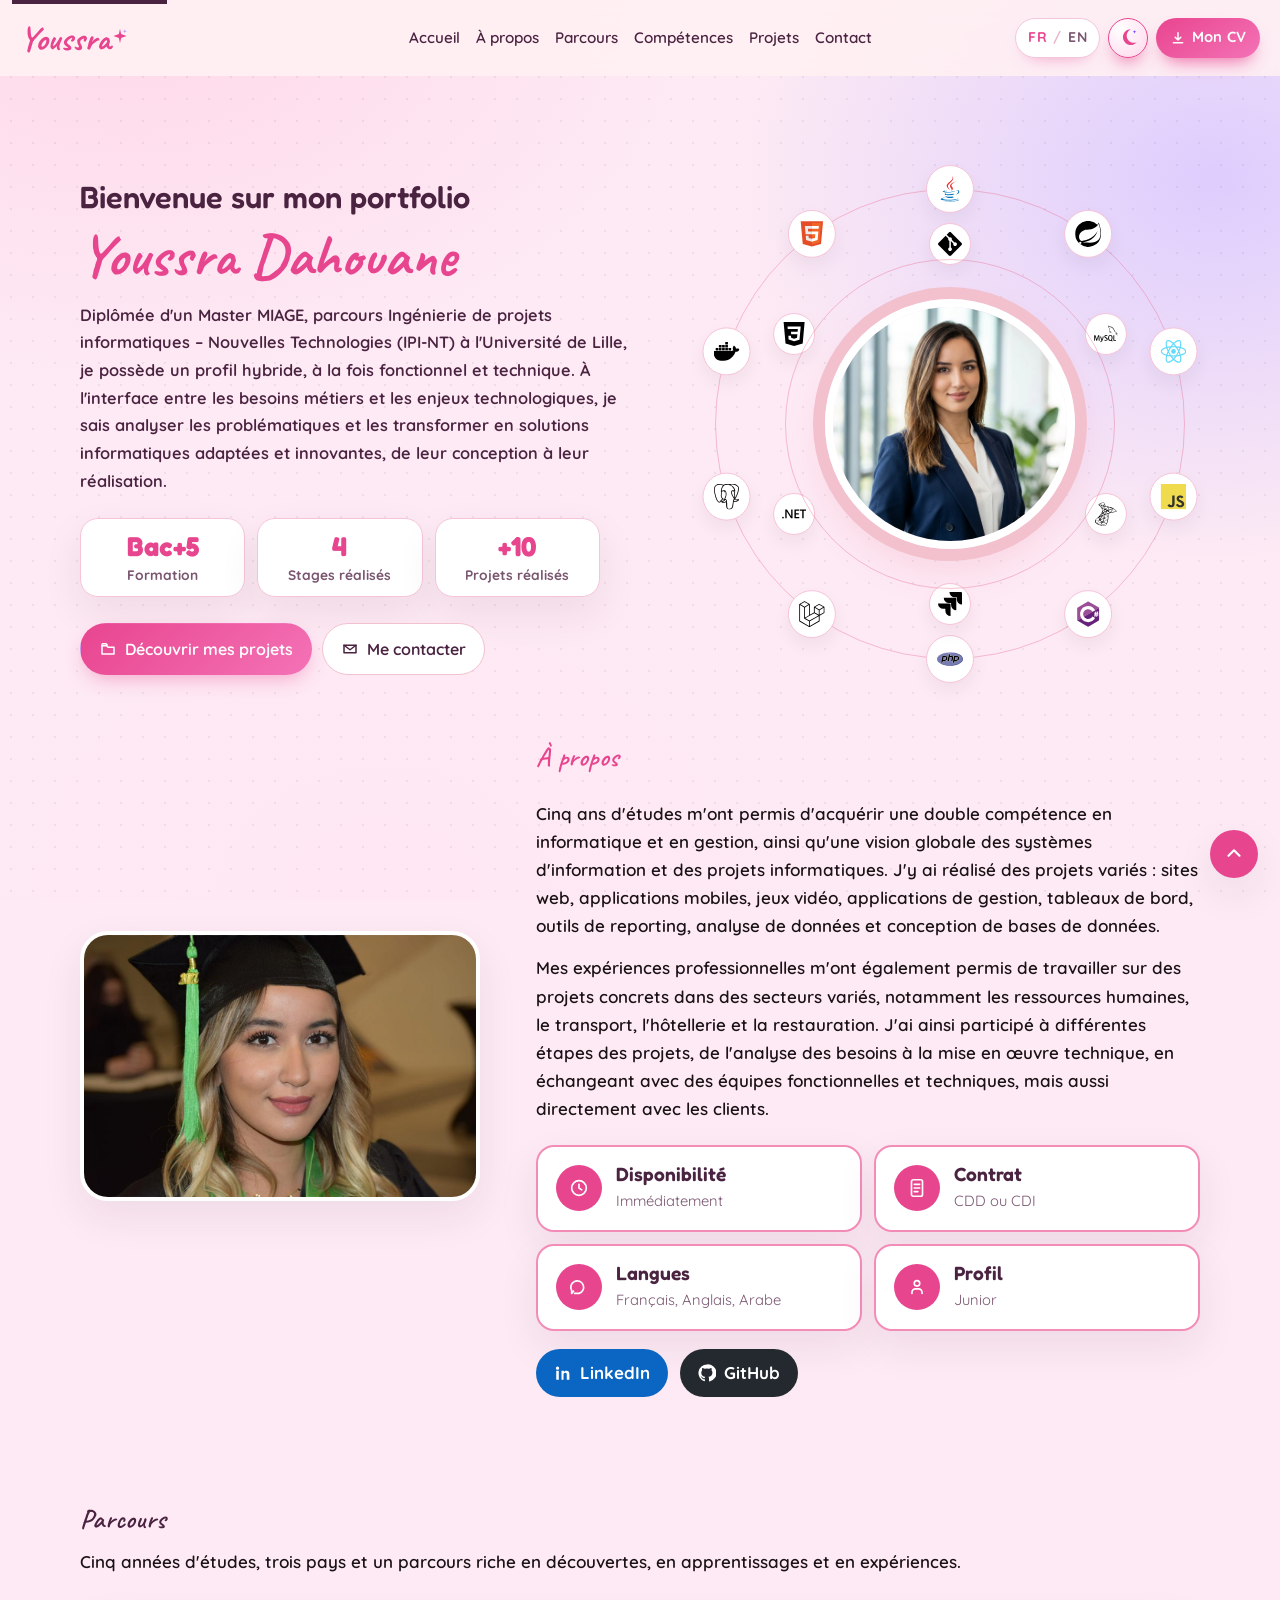
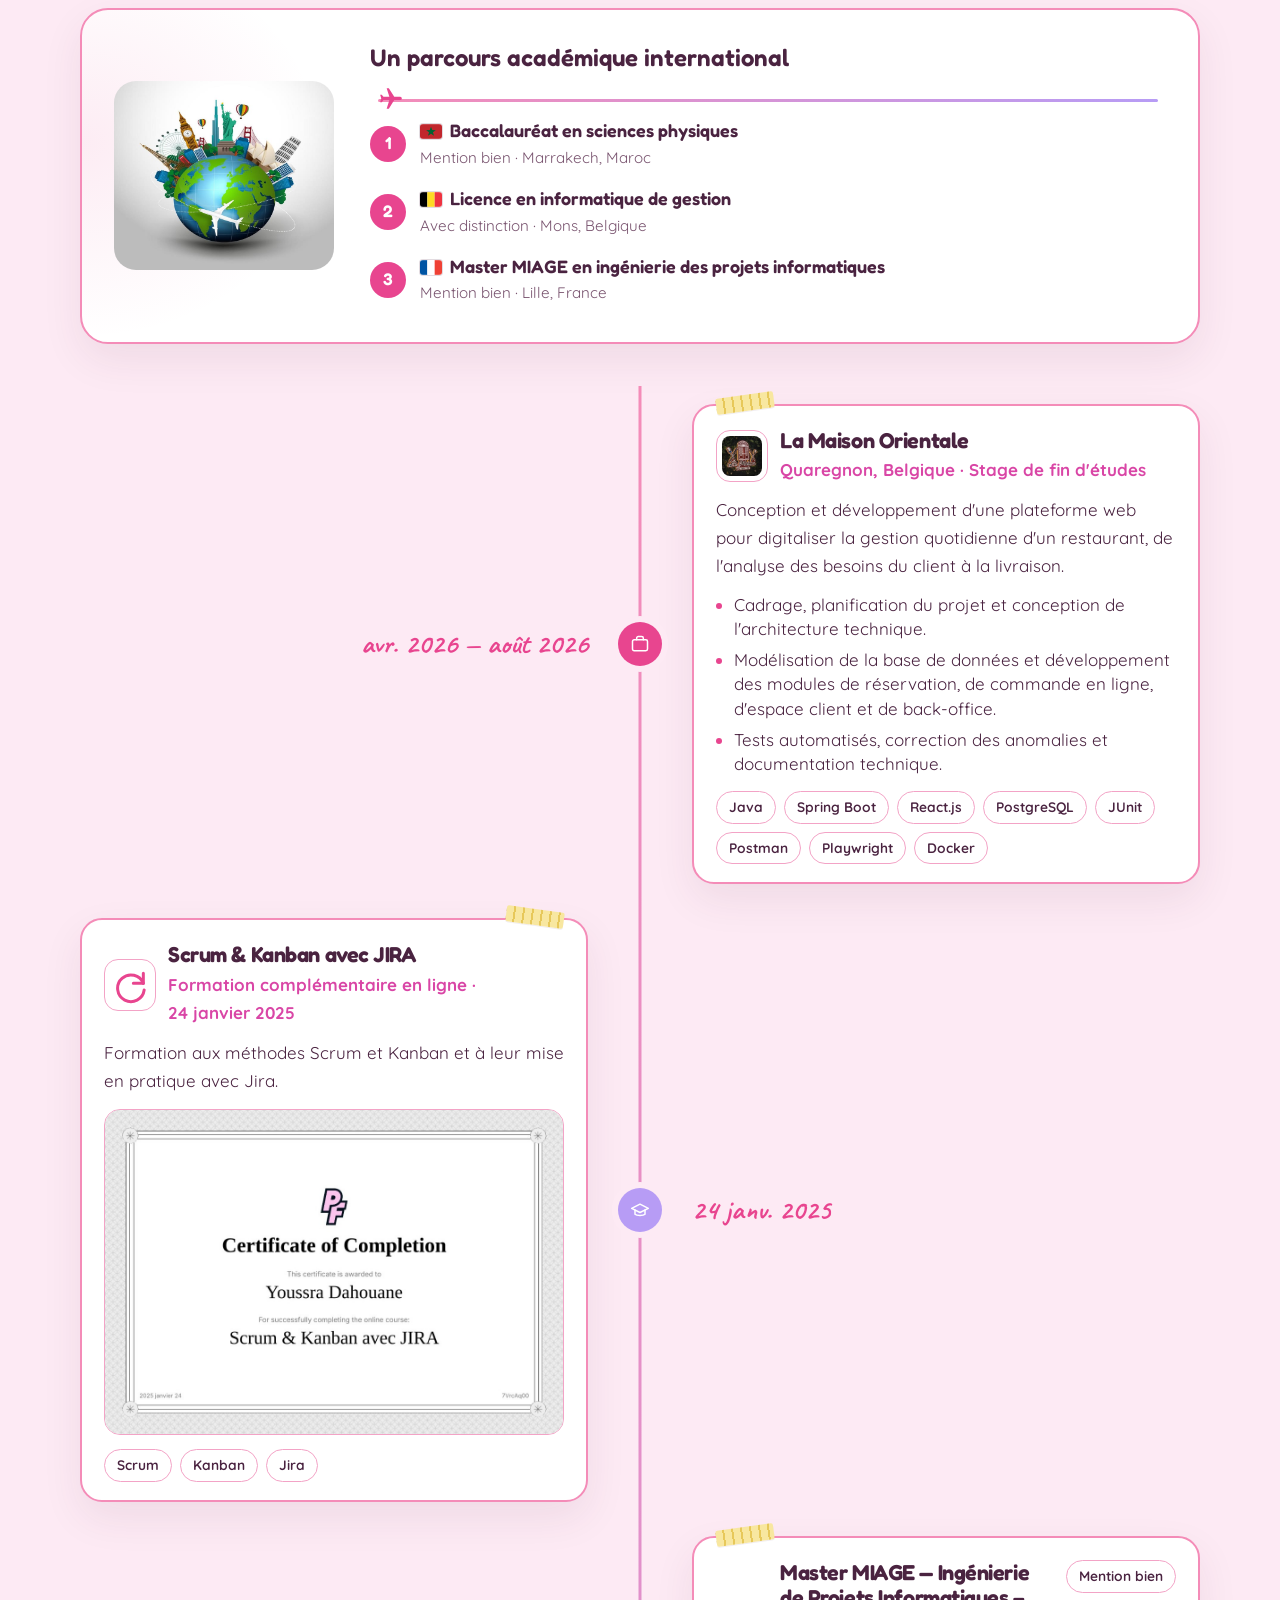
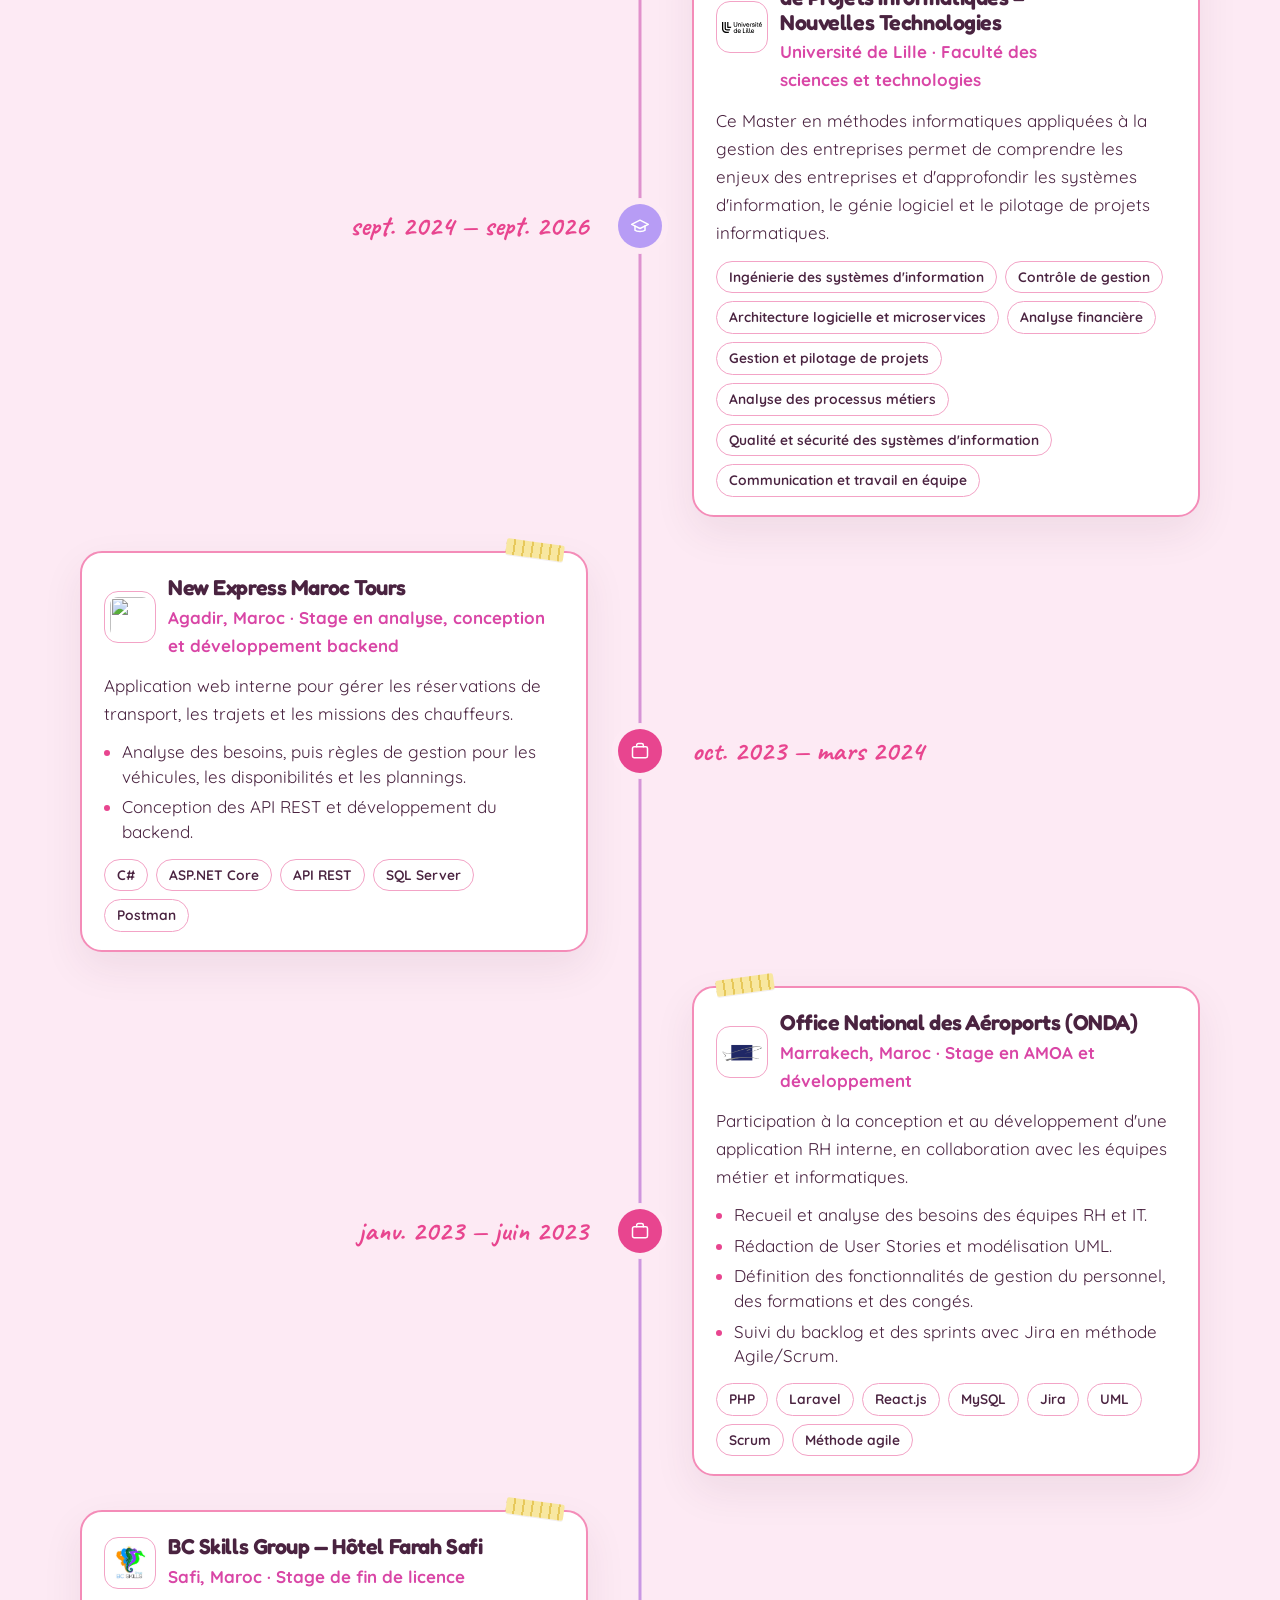
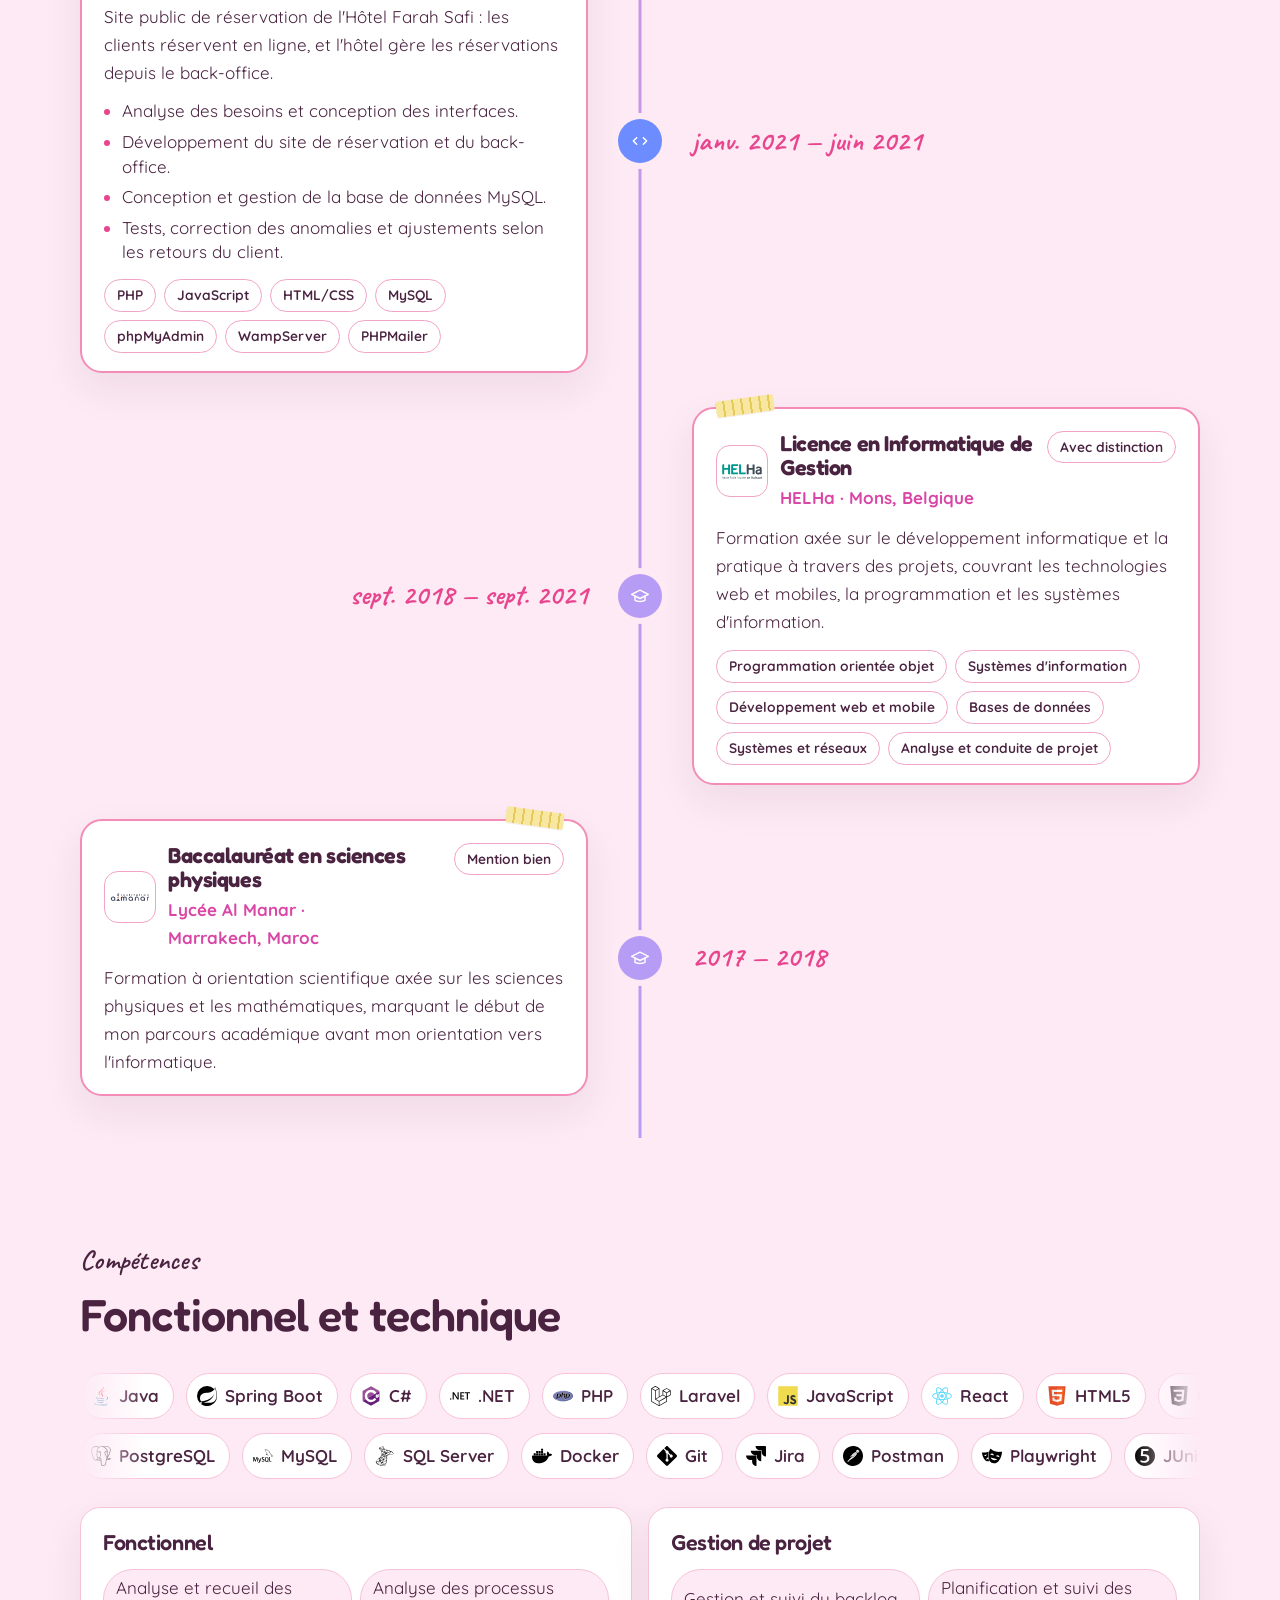
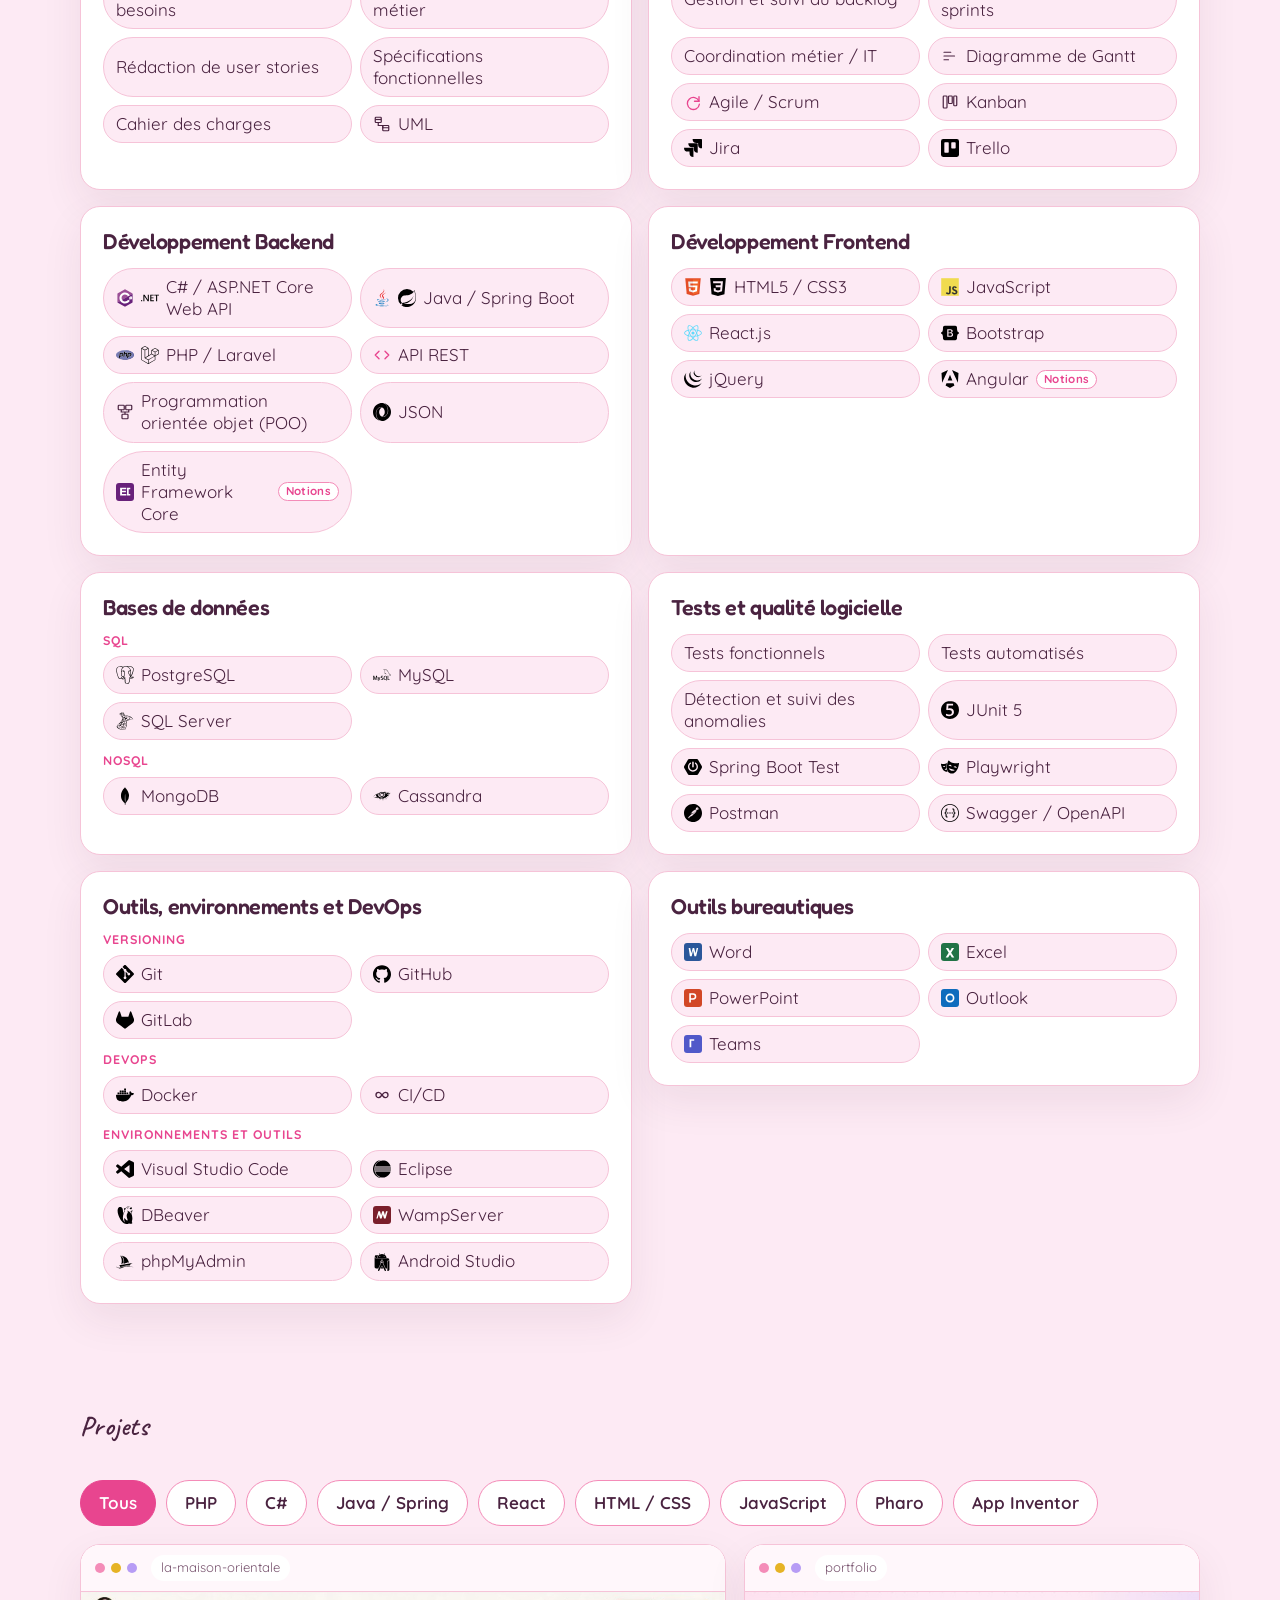
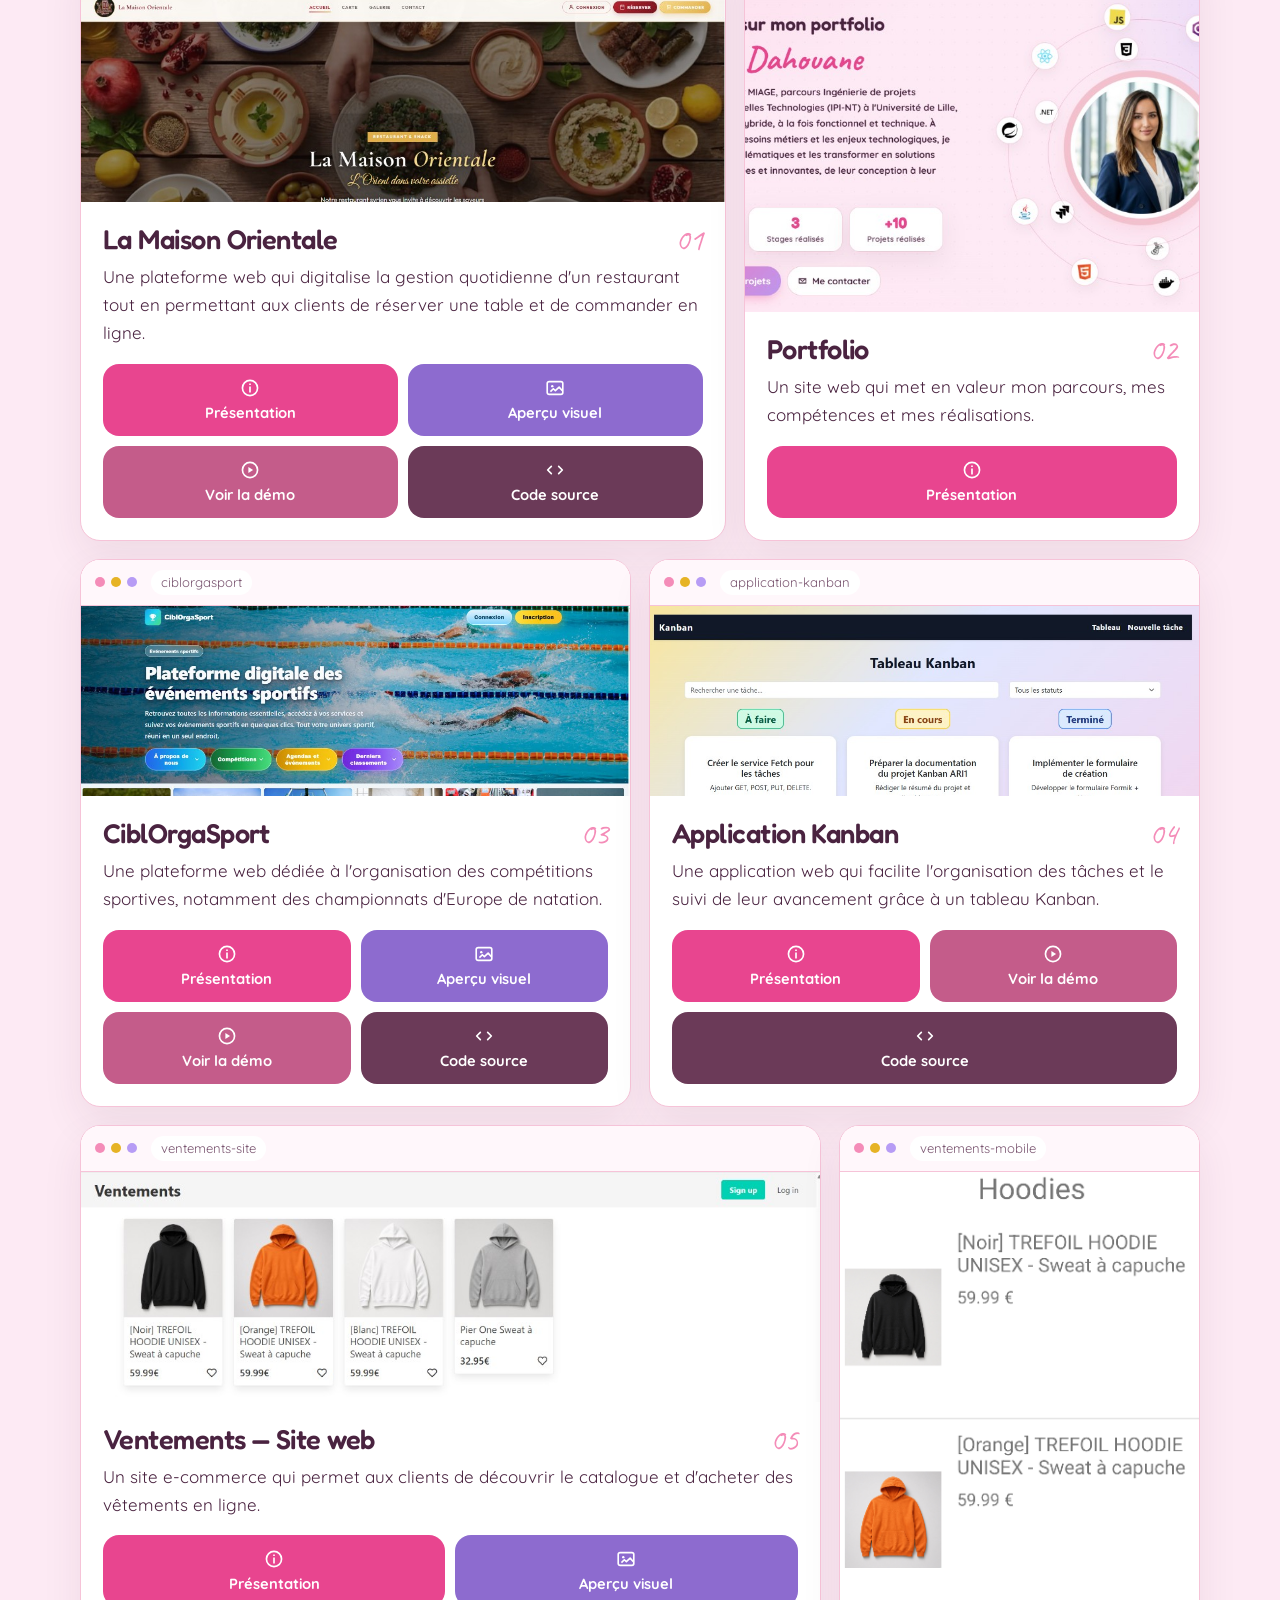
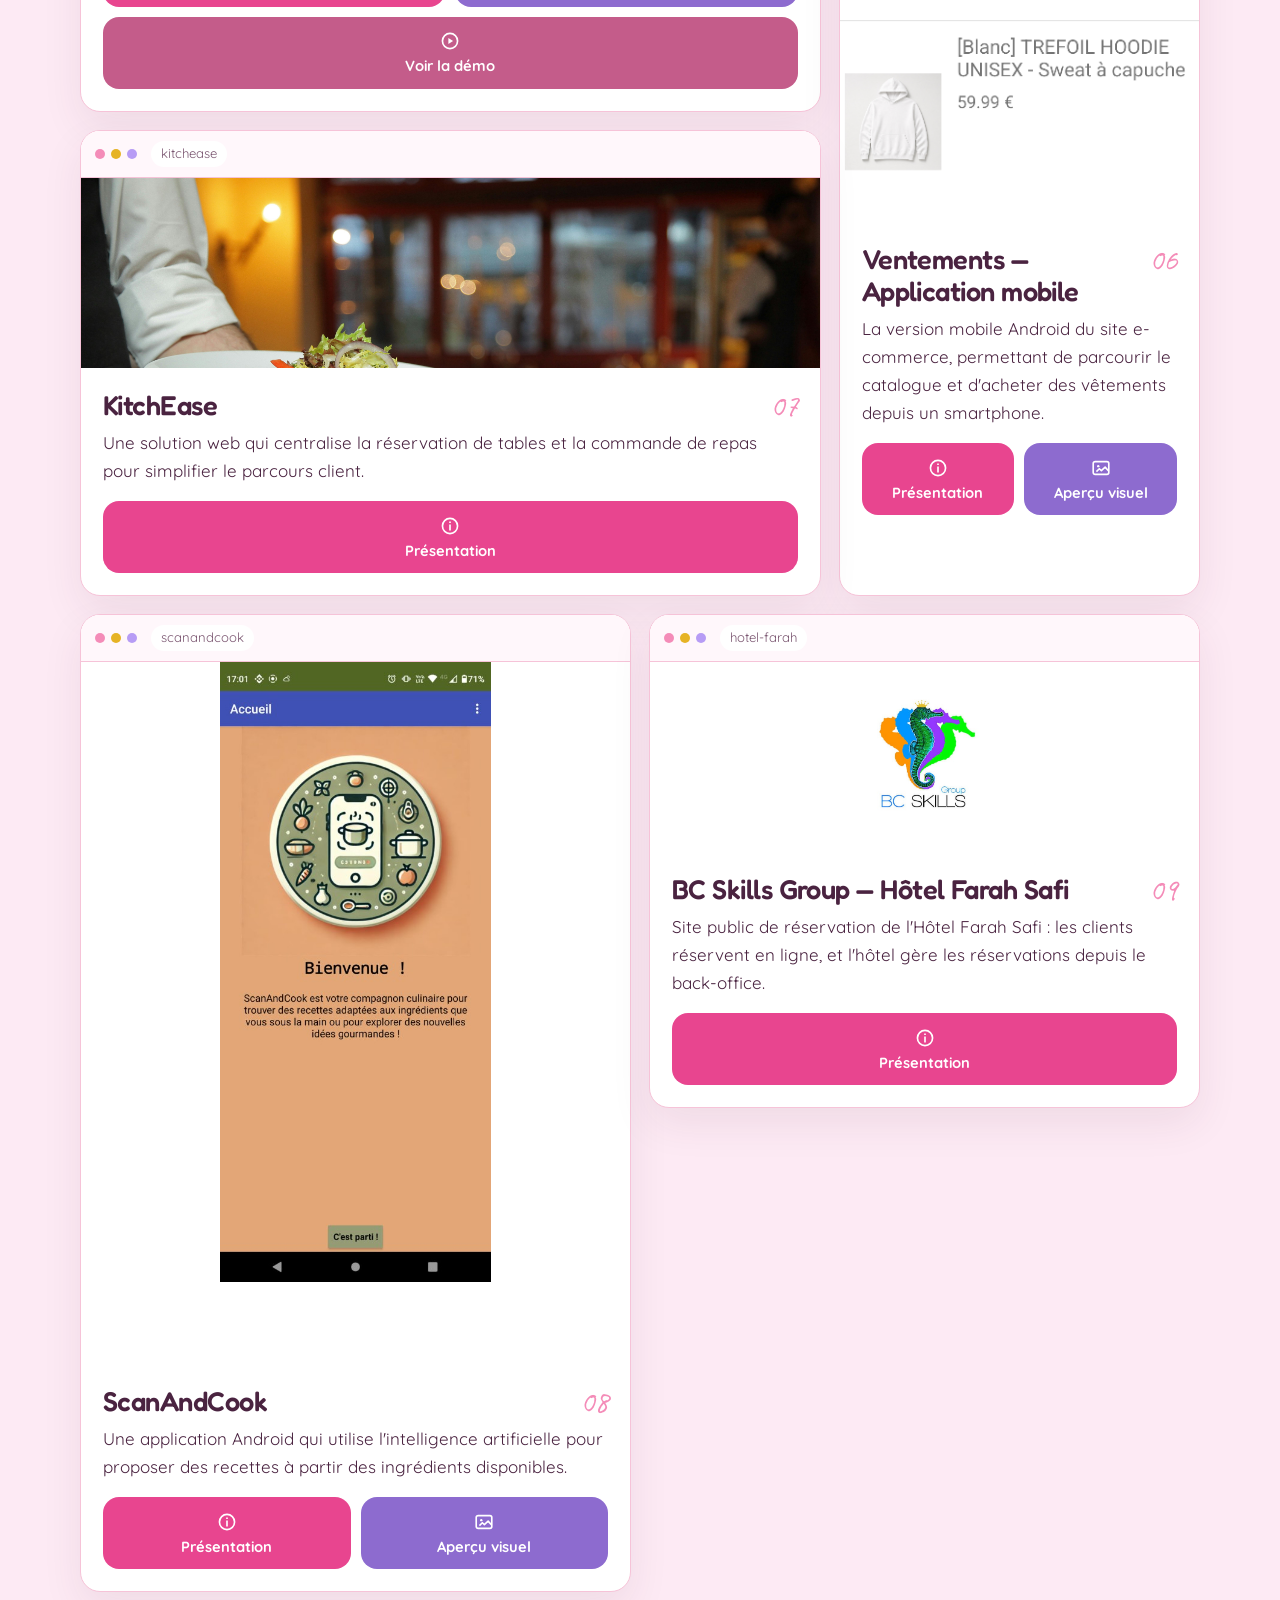
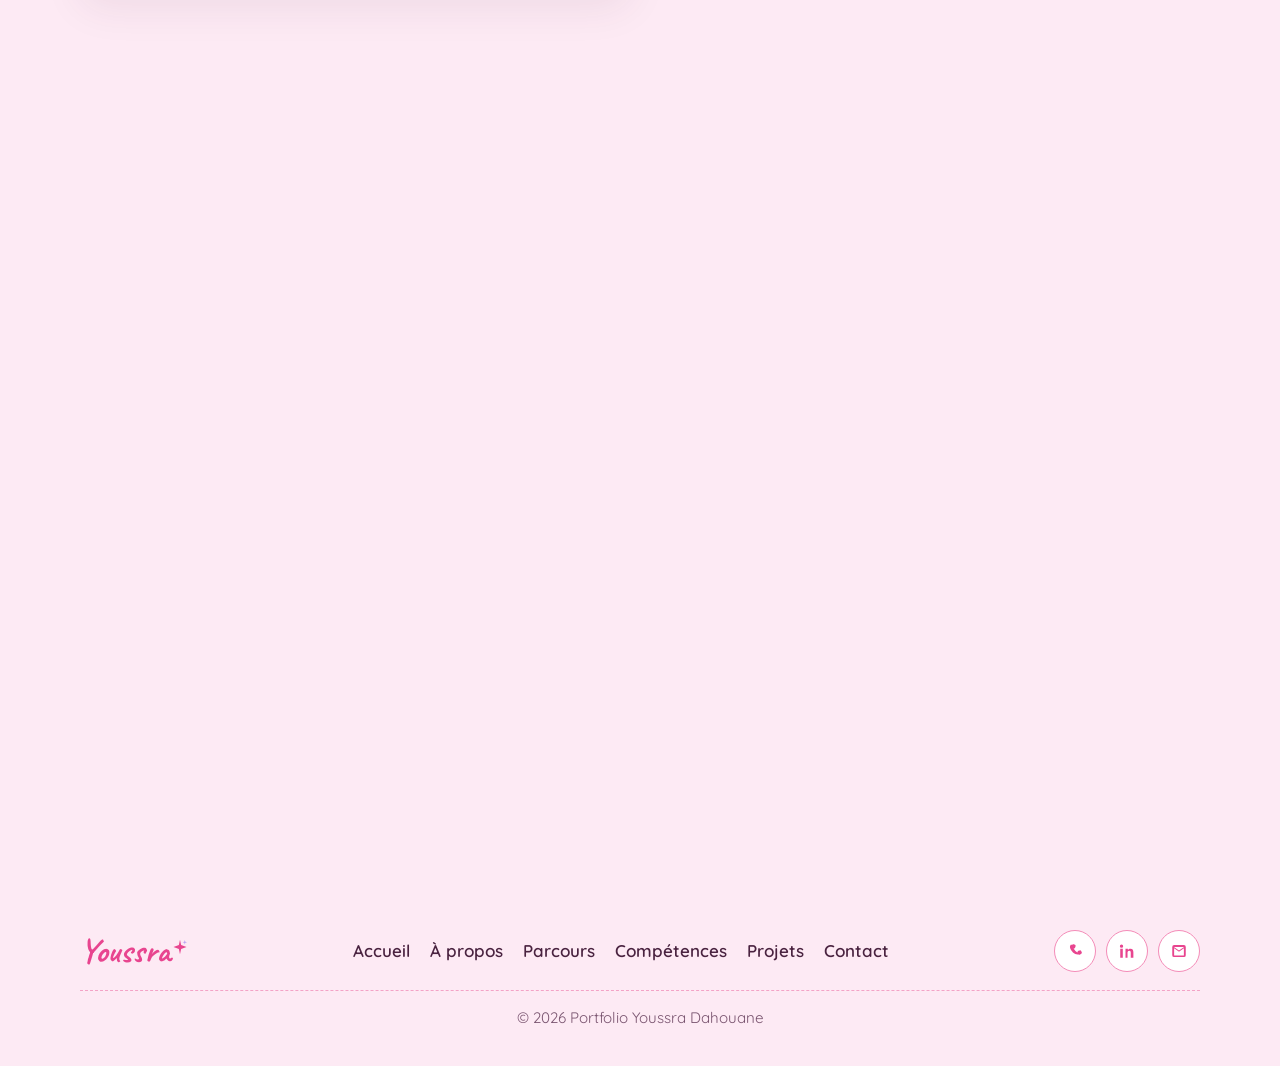
==== index.html @ 59e0362d "Initial portfolio version" ====
<!DOCTYPE html>
<html lang="fr">
<head>
  <meta charset="UTF-8" />
  <meta name="viewport" content="width=device-width, initial-scale=1.0" />
  <title>Youssra Dahouane — Portfolio</title>
  <meta name="description" content="Portfolio de Youssra Dahouane, diplômée d'un Master MIAGE à l'Université de Lille. Profil hybride, fonctionnel et technique : analyse des besoins, assistance à maîtrise d'ouvrage, tests et développement." />
  <meta name="author" content="Youssra Dahouane" />
  <meta name="theme-color" content="#FFF1F3" />
  <meta name="robots" content="index, follow" />
  <meta property="og:title" content="Youssra Dahouane — Portfolio" />
  <meta property="og:description" content="Portfolio de Youssra Dahouane, diplômée d'un Master MIAGE à l'Université de Lille. Profil hybride, fonctionnel et technique." />
  <meta property="og:type" content="website" />
  <meta property="og:locale" content="fr_FR" />
  <script type="application/ld+json">
    {
      "@context": "https://schema.org",
      "@type": "Person",
      "name": "Youssra Dahouane",
      "alumniOf": [
        { "@type": "CollegeOrUniversity", "name": "Université de Lille" },
        { "@type": "CollegeOrUniversity", "name": "HELHa" }
      ],
      "sameAs": [
        "https://linkedin.com/in/youssra-dahouane",
        "https://github.com/youssraaa"
      ]
    }
  </script>
  <link rel="preconnect" href="https://fonts.googleapis.com" />
  <link rel="preconnect" href="https://fonts.gstatic.com" crossorigin />
  <link href="https://fonts.googleapis.com/css2?family=Caveat:wght@500;600;700&family=Fredoka:wght@400;500;600;700&family=Quicksand:wght@400;500;600;700&display=swap" rel="stylesheet" />
  <link rel="stylesheet" href="styles.css?v=189" />
</head>
<body>
  <a class="skip" href="#about">Aller au contenu</a>

  <header class="site-header" id="header">
    <div class="header-bar">
      <a class="brand" href="#top">
        Youssra
        <svg class="brand-spark" width="16" height="16" viewBox="0 0 24 24" aria-hidden="true">
          <path fill="#E8458F" d="M12 1.2 13.7 9 21.8 12 13.7 15 12 22.8 10.3 15 2.2 12 10.3 9Z"/>
          <path fill="#B79CF5" d="M19.2 1.6 19.9 4.2 22.6 4.9 19.9 5.6 19.2 8.2 18.5 5.6 15.8 4.9 18.5 4.2Z"/>
        </svg>
      </a>

      <nav class="nav-links" aria-label="Navigation principale">
        <a href="#top">Accueil</a>
        <a href="#about">À propos</a>
        <a href="#education">Parcours</a>
        <a href="#skills">Compétences</a>
        <a href="#projects">Projets</a>
        <a href="#contact">Contact</a>
      </nav>

      <div class="nav-actions">
        <div class="lang-switch" role="group" aria-label="Langue">
          <button type="button" data-set-lang="fr" aria-pressed="true">FR</button>
          <span aria-hidden="true">/</span>
          <button type="button" data-set-lang="en" aria-pressed="false">EN</button>
        </div>
        <button class="theme-btn" id="theme-btn" type="button" aria-label="Activer le thème sombre">
          <svg class="icon-moon" viewBox="0 0 24 24" aria-hidden="true">
            <path fill="currentColor" d="M15.2 2.4a8.6 8.6 0 1 0 6.4 14.2A7.1 7.1 0 0 1 15.2 2.4Z"/>
            <path fill="#7C4DFF" d="m19.1 3.2.55 1.5 1.5.55-1.5.55-.55 1.5-.55-1.5-1.5-.55 1.5-.55Z"/>
          </svg>
          <svg class="icon-sun" viewBox="0 0 24 24" aria-hidden="true">
            <circle cx="12" cy="12" r="4.2" fill="currentColor"/>
            <path fill="none" stroke="currentColor" stroke-width="2" stroke-linecap="round" d="M12 2.4v2.2M12 19.4v2.2M2.4 12h2.2M19.4 12h2.2M5.2 5.2l1.6 1.6M17.2 17.2l1.6 1.6M18.8 5.2l-1.6 1.6M6.8 17.2l-1.6 1.6"/>
          </svg>
        </button>
        <a class="cv-btn" href="cv/DAHOUANE_YOUSSRA_CV.pdf" download="DAHOUANE_YOUSSRA_CV.pdf" aria-label="Télécharger mon CV">
          <svg viewBox="0 0 24 24" aria-hidden="true"><path fill="none" stroke="currentColor" stroke-width="2.2" stroke-linecap="round" stroke-linejoin="round" d="M12 4v11m0 0 4.2-4.2M12 15 7.8 10.8M5 19h14"/></svg>
          <span>Mon CV</span>
        </a>
        <button class="menu-btn" id="menu-btn" type="button" aria-label="Ouvrir le menu" aria-controls="mobile-nav" aria-expanded="false">
          <span class="bar"></span>
          <span class="bar"></span>
          <span class="bar"></span>
        </button>
      </div>
    </div>
  </header>

  <nav class="mobile-nav" id="mobile-nav" aria-label="Navigation mobile">
    <a href="#top">Accueil</a>
    <a href="#about">À propos</a>
    <a href="#education">Parcours</a>
    <a href="#skills">Compétences</a>
    <a href="#projects">Projets</a>
    <a href="#contact">Contact</a>
    <a class="cv-btn" href="cv/DAHOUANE_YOUSSRA_CV.pdf" download="DAHOUANE_YOUSSRA_CV.pdf">Mon CV</a>
  </nav>

  <main id="top">
    <section class="hero" aria-labelledby="hero-title">
      <div class="hero-copy">
        <p class="welcome">Bienvenue sur mon portfolio</p>
        <h1 id="hero-title">Youssra Dahouane</h1>
        <div class="intro">
          <p>Diplômée d'un Master MIAGE, parcours Ingénierie de projets informatiques – Nouvelles Technologies (IPI-NT) à l'Université de Lille, je possède un profil hybride, à la fois fonctionnel et technique. À l'interface entre les besoins métiers et les enjeux technologiques, je sais analyser les problématiques et les transformer en solutions informatiques adaptées et innovantes, de leur conception à leur réalisation.</p>
        </div>
        <ul class="hero-stats">
          <li><strong>Bac+5</strong><span>Formation</span></li>
          <li><strong>4</strong><span>Stages réalisés</span></li>
          <li><strong>+10</strong><span>Projets réalisés</span></li>
        </ul>
        <div class="cta-row">
          <a class="btn btn-primary" href="#projects">
            <svg viewBox="0 0 24 24" aria-hidden="true"><path fill="none" stroke="currentColor" stroke-width="2" stroke-linecap="round" stroke-linejoin="round" d="M4 7.5h6l2 2H20v9H4z"/><path fill="none" stroke="currentColor" stroke-width="2" stroke-linecap="round" d="M4 7.5V6.2A1.2 1.2 0 0 1 5.2 5h4.1l1.5 1.5"/></svg>
            Découvrir mes projets
          </a>
          <a class="btn btn-ghost" href="#contact">
            <svg viewBox="0 0 24 24" aria-hidden="true"><path fill="none" stroke="currentColor" stroke-width="2" stroke-linecap="round" stroke-linejoin="round" d="M4 7h16v10H4z"/><path fill="none" stroke="currentColor" stroke-width="2" stroke-linecap="round" stroke-linejoin="round" d="m4 7 8 6 8-6"/></svg>
            Me contacter
          </a>
        </div>
      </div>

      <div class="orbit" aria-hidden="false">
        <img class="portrait" src="images/photo-hero.webp?v=4" alt="Portrait de Youssra Dahouane" />

        <ul class="ring ring-outer">
          <li style="--i:0"><span class="upright"><span class="float"><span class="logo" tabindex="0" role="img" aria-label="Java"><img src="images/logos/java.svg" alt="" /><span class="tip">Java</span></span></span></span></li>
          <li style="--i:1"><span class="upright"><span class="float"><span class="logo" tabindex="0" role="img" aria-label="Spring Boot"><img src="images/logos/spring.svg" alt="" /><span class="tip">Spring Boot</span></span></span></span></li>
          <li style="--i:2"><span class="upright"><span class="float"><span class="logo" tabindex="0" role="img" aria-label="React"><img src="images/logos/react.svg" alt="" /><span class="tip">React</span></span></span></span></li>
          <li style="--i:3"><span class="upright"><span class="float"><span class="logo" tabindex="0" role="img" aria-label="JavaScript"><img src="images/logos/javascript.svg" alt="" /><span class="tip">JavaScript</span></span></span></span></li>
          <li style="--i:4"><span class="upright"><span class="float"><span class="logo" tabindex="0" role="img" aria-label="C#"><img src="images/logos/csharp.svg" alt="" /><span class="tip">C#</span></span></span></span></li>
          <li style="--i:5"><span class="upright"><span class="float"><span class="logo" tabindex="0" role="img" aria-label="PHP"><img src="images/logos/php.svg" alt="" /><span class="tip">PHP</span></span></span></span></li>
          <li style="--i:6"><span class="upright"><span class="float"><span class="logo" tabindex="0" role="img" aria-label="Laravel"><img src="images/logos/laravel.svg" alt="" /><span class="tip">Laravel</span></span></span></span></li>
          <li style="--i:7"><span class="upright"><span class="float"><span class="logo" tabindex="0" role="img" aria-label="PostgreSQL"><img src="images/logos/postgresql.svg" alt="" /><span class="tip">PostgreSQL</span></span></span></span></li>
          <li style="--i:8"><span class="upright"><span class="float"><span class="logo" tabindex="0" role="img" aria-label="Docker"><img src="images/logos/docker.svg" alt="" /><span class="tip">Docker</span></span></span></span></li>
          <li style="--i:9"><span class="upright"><span class="float"><span class="logo" tabindex="0" role="img" aria-label="HTML5"><img src="images/logos/html5.svg" alt="" /><span class="tip">HTML5</span></span></span></span></li>
        </ul>

        <ul class="ring ring-inner">
          <li style="--i:0"><span class="upright"><span class="float"><span class="logo" tabindex="0" role="img" aria-label="Git"><img src="images/logos/git.svg" alt="" /><span class="tip">Git</span></span></span></span></li>
          <li style="--i:1"><span class="upright"><span class="float"><span class="logo" tabindex="0" role="img" aria-label="MySQL"><img src="images/logos/mysql.svg" alt="" /><span class="tip">MySQL</span></span></span></span></li>
          <li style="--i:2"><span class="upright"><span class="float"><span class="logo" tabindex="0" role="img" aria-label="SQL Server"><img src="images/logos/sqlserver.svg" alt="" /><span class="tip">SQL Server</span></span></span></span></li>
          <li style="--i:3"><span class="upright"><span class="float"><span class="logo" tabindex="0" role="img" aria-label="Jira"><img src="images/logos/jira.svg" alt="" /><span class="tip">Jira</span></span></span></span></li>
          <li style="--i:4"><span class="upright"><span class="float"><span class="logo" tabindex="0" role="img" aria-label=".NET"><img src="images/logos/dotnet.svg" alt="" /><span class="tip">.NET</span></span></span></span></li>
          <li style="--i:5"><span class="upright"><span class="float"><span class="logo" tabindex="0" role="img" aria-label="CSS"><img src="images/logos/css3.svg" alt="" /><span class="tip">CSS</span></span></span></span></li>
        </ul>
      </div>
    </section>

    <section id="about" class="section about reveal">
      <div class="about-photo">
        <img src="images/licence/diplome-portrait.jpg?v=2" alt="Youssra Dahouane le jour de la remise de diplôme" />
      </div>
      <div class="about-main">
        <header class="about-head">
          <p class="eyebrow">À propos</p>
        </header>
        <div class="bio">
          <p>Cinq ans d'études m'ont permis d'acquérir une double compétence en informatique et en gestion, ainsi qu'une vision globale des systèmes d'information et des projets informatiques. J'y ai réalisé des projets variés : sites web, applications mobiles, jeux vidéo, applications de gestion, tableaux de bord, outils de reporting, analyse de données et conception de bases de données.</p>
          <p>Mes expériences professionnelles m'ont également permis de travailler sur des projets concrets dans des secteurs variés, notamment les ressources humaines, le transport, l'hôtellerie et la restauration. J'ai ainsi participé à différentes étapes des projets, de l'analyse des besoins à la mise en œuvre technique, en échangeant avec des équipes fonctionnelles et techniques, mais aussi directement avec les clients.</p>
        </div>
        <div class="facts">
          <article>
            <span class="fact-icon" aria-hidden="true"><svg viewBox="0 0 24 24" fill="none" stroke="currentColor" stroke-width="1.8" stroke-linecap="round" stroke-linejoin="round"><circle cx="12" cy="12" r="8"/><path d="M12 8v4l3 2"/></svg></span>
            <div>
              <b>Disponibilité</b>
              <span>Immédiatement</span>
            </div>
          </article>
          <article>
            <span class="fact-icon" aria-hidden="true"><svg viewBox="0 0 24 24" fill="none" stroke="currentColor" stroke-width="1.8" stroke-linecap="round" stroke-linejoin="round"><rect x="6" y="3" width="12" height="18" rx="2"/><path d="M9 8h6M9 12h6M9 16h4"/></svg></span>
            <div>
              <b>Contrat</b>
              <span>CDD ou CDI</span>
            </div>
          </article>
          <article>
            <span class="fact-icon" aria-hidden="true"><svg viewBox="0 0 24 24" fill="none" stroke="currentColor" stroke-width="1.8" stroke-linecap="round" stroke-linejoin="round"><path d="M6 16.5 4 19v-3.2A7 7 0 1 1 12 19H7.2"/></svg></span>
            <div>
              <b>Langues</b>
              <span>Français, Anglais, Arabe</span>
            </div>
          </article>
          <article>
            <span class="fact-icon" aria-hidden="true"><svg viewBox="0 0 24 24" fill="none" stroke="currentColor" stroke-width="1.8" stroke-linecap="round" stroke-linejoin="round"><circle cx="12" cy="8" r="3"/><path d="M6.5 19v-1.2A3.8 3.8 0 0 1 10.3 14h3.4a3.8 3.8 0 0 1 3.8 3.8V19"/></svg></span>
            <div>
              <b>Profil</b>
              <span>Junior</span>
            </div>
          </article>
        </div>
        <div class="about-links">
          <a class="social-btn social-in" href="https://linkedin.com/in/youssra-dahouane" target="_blank" rel="noopener noreferrer">
            <svg viewBox="0 0 24 24" aria-hidden="true"><path fill="currentColor" d="M4.7 3.3A2.2 2.2 0 1 0 4.7 7.7 2.2 2.2 0 0 0 4.7 3.3zM3 9h3.4v12H3zM10 9h3.2v1.6h.1c.4-.8 1.5-1.7 3.2-1.7 3.4 0 4 2.2 4 5.1V21H17v-6.1c0-1.5 0-3.3-2-3.3s-2.3 1.6-2.3 3.2V21H10z"/></svg>
            LinkedIn
          </a>
          <a class="social-btn social-gh" href="https://github.com/youssraaa" target="_blank" rel="noopener noreferrer">
            <svg viewBox="0 0 24 24" aria-hidden="true"><path fill="currentColor" d="M12 .5A11.5 11.5 0 0 0 8.4 22.9c.6.1.8-.2.8-.6v-2.1c-3.3.7-4-1.4-4-1.4-.5-1.2-1.2-1.5-1.2-1.5-1-.7.1-.7.1-.7 1.1.1 1.7 1.1 1.7 1.1 1 1.7 2.6 1.2 3.2.9.1-.7.4-1.2.7-1.5-2.6-.3-5.3-1.3-5.3-5.7 0-1.3.5-2.3 1.2-3.1-.1-.3-.5-1.5.1-3.1 0 0 1-.3 3.2 1.2a11 11 0 0 1 5.8 0c2.2-1.5 3.2-1.2 3.2-1.2.6 1.6.2 2.8.1 3.1.8.8 1.2 1.8 1.2 3.1 0 4.4-2.7 5.4-5.3 5.7.4.4.8 1.1.8 2.2v3.3c0 .4.2.7.8.6A11.5 11.5 0 0 0 12 .5Z"/></svg>
            GitHub
          </a>
        </div>
      </div>
    </section>

    <section id="education" class="section reveal">
      <header class="section-head">
        <p class="eyebrow">Parcours</p>
        <p class="parcours-line">Cinq années d'études, trois pays et un parcours riche en découvertes, en apprentissages et en expériences.</p>
      </header>

      <div class="route">
        <img class="route-visual" src="images/voyage-globe.jpg" alt="Un avion autour de la Terre, image du parcours entre plusieurs pays" />
        <div>
          <p class="route-title">Un parcours académique international</p>
          <div class="route-track" aria-hidden="true"><span class="plane"><svg viewBox="0 0 24 24" fill="currentColor"><path d="M21 16v-2l-8-5V3.5a1.5 1.5 0 0 0-3 0V9l-8 5v2l8-2.5V19l-2 1.5V22l3.5-1 3.5 1v-1.5L13 19v-5.5l8 2.5z"/></svg></span></div>
          <ol class="route-stops">
            <li>
              <span class="step">1</span>
              <div>
                <b><svg class="mini-flag" viewBox="0 0 30 20" aria-hidden="true"><rect width="30" height="20" fill="#C1272D"/><path fill="#006233" d="M15 3.4l1.7 4.6 4.9.2-3.9 2.9 1.4 4.7L15 13.1l-4.1 2.7 1.4-4.7-3.9-2.9 4.9-.2z"/></svg>Baccalauréat en sciences physiques</b>
                <span>Mention bien · Marrakech, Maroc</span>
              </div>
            </li>
            <li>
              <span class="step">2</span>
              <div>
                <b><svg class="mini-flag" viewBox="0 0 3 2" aria-hidden="true"><rect width="1" height="2" fill="#000"/><rect x="1" width="1" height="2" fill="#FDDA24"/><rect x="2" width="1" height="2" fill="#EF3340"/></svg>Licence en informatique de gestion</b>
                <span>Avec distinction · Mons, Belgique</span>
              </div>
            </li>
            <li>
              <span class="step">3</span>
              <div>
                <b><svg class="mini-flag" viewBox="0 0 3 2" aria-hidden="true"><rect width="1" height="2" fill="#0055A4"/><rect x="1" width="1" height="2" fill="#fff"/><rect x="2" width="1" height="2" fill="#EF4135"/></svg>Master MIAGE en ingénierie des projets informatiques</b>
                <span>Mention bien · Lille, France</span>
              </div>
            </li>
          </ol>
        </div>
      </div>

      <ol class="timeline">
        <li>
          <time datetime="2026-04">avr. 2026 — août 2026</time>
          <span class="node node-work" aria-hidden="true"><svg viewBox="0 0 24 24" fill="none" stroke="currentColor" stroke-width="1.8" stroke-linecap="round" stroke-linejoin="round"><rect x="3" y="7" width="18" height="13" rx="2"/><path d="M8 7V5a2 2 0 0 1 2-2h4a2 2 0 0 1 2 2v2"/></svg></span>
          <article class="event reveal">
            <span class="tape" aria-hidden="true"></span>
            <header class="event-top">
              <img src="images/la-maison-orientale-logo.jpg" alt="" />
              <div>
                <h3>La Maison Orientale</h3>
                <p class="where">Quaregnon, Belgique · Stage de fin d'études</p>
              </div>
            </header>
            <p class="mission">Conception et développement d'une plateforme web pour digitaliser la gestion quotidienne d'un restaurant, de l'analyse des besoins du client à la livraison.</p>
            <ul class="tasks">
              <li>Cadrage, planification du projet et conception de l'architecture technique.</li>
              <li>Modélisation de la base de données et développement des modules de réservation, de commande en ligne, d'espace client et de back-office.</li>
              <li>Tests automatisés, correction des anomalies et documentation technique.</li>
            </ul>
            <ul class="pills">
              <li>Java</li><li>Spring Boot</li><li>React.js</li><li>PostgreSQL</li><li>JUnit</li><li>Postman</li><li>Playwright</li><li>Docker</li>
            </ul>
          </article>
        </li>

        <li>
          <time datetime="2025-01">24 janv. 2025</time>
          <span class="node node-study" aria-hidden="true"><svg viewBox="0 0 24 24" fill="none" stroke="currentColor" stroke-width="1.8" stroke-linecap="round" stroke-linejoin="round"><path d="M22 10 12 5 2 10l10 5 10-5Z"/><path d="M6 12v5c2 2 10 2 12 0v-5"/></svg></span>
          <article class="event reveal">
            <span class="tape" aria-hidden="true"></span>
            <header class="event-top">
              <img src="images/logos/scrum.svg" alt="" />
              <div>
                <h3>Scrum & Kanban avec JIRA</h3>
                <p class="where">Formation complémentaire en ligne · <span class="nowrap">24 janvier 2025</span></p>
              </div>
            </header>
            <p class="mission">Formation aux méthodes Scrum et Kanban et à leur mise en pratique avec Jira.</p>
            <img class="certificate" src="images/certificat-scrum-kanban-jira.jpg" alt="Certificat Scrum et Kanban avec JIRA, au nom de Youssra Dahouane, daté du 24 janvier 2025" />
            <ul class="pills">
              <li>Scrum</li><li>Kanban</li><li>Jira</li>
            </ul>
          </article>
        </li>

        <li>
          <time datetime="2024-09">sept. 2024 — sept. 2026</time>
          <span class="node node-study" aria-hidden="true"><svg viewBox="0 0 24 24" fill="none" stroke="currentColor" stroke-width="1.8" stroke-linecap="round" stroke-linejoin="round"><path d="M22 10 12 5 2 10l10 5 10-5Z"/><path d="M6 12v5c2 2 10 2 12 0v-5"/></svg></span>
          <article class="event reveal">
            <span class="tape" aria-hidden="true"></span>
            <header class="event-top">
              <img src="images/univ-lille.svg" alt="" />
              <div>
                <h3>Master MIAGE — Ingénierie de Projets Informatiques – Nouvelles Technologies</h3>
                <p class="where">Université de Lille · Faculté des sciences et technologies</p>
              </div>
              <ul class="pills bac-mention">
                <li>Mention bien</li>
              </ul>
            </header>
            <p class="mission">Ce Master en méthodes informatiques appliquées à la gestion des entreprises permet de comprendre les enjeux des entreprises et d'approfondir les systèmes d'information, le génie logiciel et le pilotage de projets informatiques.</p>
            <ul class="pills">
              <li>Ingénierie des systèmes d'information</li><li>Contrôle de gestion</li><li>Architecture logicielle et microservices</li><li>Analyse financière</li><li>Gestion et pilotage de projets</li><li>Analyse des processus métiers</li><li>Qualité et sécurité des systèmes d'information</li><li>Communication et travail en équipe</li>
            </ul>
          </article>
        </li>

        <li>
          <time datetime="2023-10">oct. 2023 — mars 2024</time>
          <span class="node node-work" aria-hidden="true"><svg viewBox="0 0 24 24" fill="none" stroke="currentColor" stroke-width="1.8" stroke-linecap="round" stroke-linejoin="round"><rect x="3" y="7" width="18" height="13" rx="2"/><path d="M8 7V5a2 2 0 0 1 2-2h4a2 2 0 0 1 2 2v2"/></svg></span>
          <article class="event reveal">
            <span class="tape" aria-hidden="true"></span>
            <header class="event-top">
              <img src="images/new-express-logo.jpg" alt="" />
              <div>
                <h3>New Express Maroc Tours</h3>
                <p class="where">Agadir, Maroc · Stage en analyse, conception et développement backend</p>
              </div>
            </header>
            <p class="mission">Application web interne pour gérer les réservations de transport, les trajets et les missions des chauffeurs.</p>
            <ul class="tasks">
              <li>Analyse des besoins, puis règles de gestion pour les véhicules, les disponibilités et les plannings.</li>
              <li>Conception des API REST et développement du backend.</li>
            </ul>
            <ul class="pills">
              <li>C#</li><li>ASP.NET Core</li><li>API REST</li><li>SQL Server</li><li>Postman</li>
            </ul>
          </article>
        </li>

        <li>
          <time datetime="2023-01">janv. 2023 — juin 2023</time>
          <span class="node node-work" aria-hidden="true"><svg viewBox="0 0 24 24" fill="none" stroke="currentColor" stroke-width="1.8" stroke-linecap="round" stroke-linejoin="round"><rect x="3" y="7" width="18" height="13" rx="2"/><path d="M8 7V5a2 2 0 0 1 2-2h4a2 2 0 0 1 2 2v2"/></svg></span>
          <article class="event reveal">
            <span class="tape" aria-hidden="true"></span>
            <header class="event-top">
              <img src="images/onda-logo.png" alt="" />
              <div>
                <h3>Office National des Aéroports (ONDA)</h3>
                <p class="where">Marrakech, Maroc · Stage en AMOA et développement</p>
              </div>
            </header>
            <p class="mission">Participation à la conception et au développement d'une application RH interne, en collaboration avec les équipes métier et informatiques.</p>
            <ul class="tasks">
              <li>Recueil et analyse des besoins des équipes RH et IT.</li>
              <li>Rédaction de User Stories et modélisation UML.</li>
              <li>Définition des fonctionnalités de gestion du personnel, des formations et des congés.</li>
              <li>Suivi du backlog et des sprints avec Jira en méthode Agile/Scrum.</li>
            </ul>
            <ul class="pills">
              <li>PHP</li><li>Laravel</li><li>React.js</li><li>MySQL</li><li>Jira</li><li>UML</li><li>Scrum</li><li>Méthode agile</li>
            </ul>
          </article>
        </li>

        <li>
          <time datetime="2021-01">janv. 2021 — juin 2021</time>
          <span class="node node-code" aria-hidden="true"><svg viewBox="0 0 24 24" fill="none" stroke="currentColor" stroke-width="1.8" stroke-linecap="round" stroke-linejoin="round"><path d="m8 8-4 4 4 4"/><path d="m16 8 4 4-4 4"/></svg></span>
          <article class="event reveal">
            <span class="tape" aria-hidden="true"></span>
            <header class="event-top">
              <img src="images/bc-skills-logo.jpg" alt="" />
              <div>
                <h3>BC Skills Group — Hôtel Farah Safi</h3>
                <p class="where">Safi, Maroc · Stage de fin de licence</p>
              </div>
            </header>
            <p class="mission">Site public de réservation de l'Hôtel Farah Safi : les clients réservent en ligne, et l'hôtel gère les réservations depuis le back-office.</p>
            <ul class="tasks">
              <li>Analyse des besoins et conception des interfaces.</li>
              <li>Développement du site de réservation et du back-office.</li>
              <li>Conception et gestion de la base de données MySQL.</li>
              <li>Tests, correction des anomalies et ajustements selon les retours du client.</li>
            </ul>
            <ul class="pills">
              <li>PHP</li><li>JavaScript</li><li>HTML/CSS</li><li>MySQL</li><li>phpMyAdmin</li><li>WampServer</li><li>PHPMailer</li>
            </ul>
          </article>
        </li>

        <li>
          <time datetime="2018-09">sept. 2018 — sept. 2021</time>
          <span class="node node-study" aria-hidden="true"><svg viewBox="0 0 24 24" fill="none" stroke="currentColor" stroke-width="1.8" stroke-linecap="round" stroke-linejoin="round"><path d="M22 10 12 5 2 10l10 5 10-5Z"/><path d="M6 12v5c2 2 10 2 12 0v-5"/></svg></span>
          <article class="event reveal">
            <span class="tape" aria-hidden="true"></span>
            <header class="event-top">
              <img src="images/helha.svg" alt="" />
              <div>
                <h3>Licence en Informatique de Gestion</h3>
                <p class="where">HELHa · Mons, Belgique</p>
              </div>
              <ul class="pills bac-mention">
                <li>Avec distinction</li>
              </ul>
            </header>
            <p class="mission">Formation axée sur le développement informatique et la pratique à travers des projets, couvrant les technologies web et mobiles, la programmation et les systèmes d'information.</p>
            <ul class="pills">
              <li>Programmation orientée objet</li><li>Systèmes d'information</li><li>Développement web et mobile</li><li>Bases de données</li><li>Systèmes et réseaux</li><li>Analyse et conduite de projet</li>
            </ul>
          </article>
        </li>

        <li>
          <time datetime="2017">2017 — 2018</time>
          <span class="node node-study" aria-hidden="true"><svg viewBox="0 0 24 24" fill="none" stroke="currentColor" stroke-width="1.8" stroke-linecap="round" stroke-linejoin="round"><path d="M22 10 12 5 2 10l10 5 10-5Z"/><path d="M6 12v5c2 2 10 2 12 0v-5"/></svg></span>
          <article class="event reveal">
            <span class="tape" aria-hidden="true"></span>
            <header class="event-top">
              <img src="images/al-manar-logo.png" alt="" />
              <div>
                <h3>Baccalauréat en sciences physiques</h3>
                <p class="where">Lycée Al Manar · <span class="nowrap">Marrakech, Maroc</span></p>
              </div>
              <ul class="pills bac-mention">
                <li>Mention bien</li>
              </ul>
            </header>
            <p class="mission">Formation à orientation scientifique axée sur les sciences physiques et les mathématiques, marquant le début de mon parcours académique avant mon orientation vers l'informatique.</p>
          </article>
        </li>
      </ol>
    </section>

    <section id="skills" class="section reveal">
      <header class="section-head">
        <p class="eyebrow">Compétences</p>
        <h2>Fonctionnel et technique</h2>
      </header>

      <div class="marquee" aria-label="Technologies qui défilent">
        <div class="marquee-track">
          <div class="marquee-group">
            <span><img src="images/logos/java.svg" alt="" /> Java</span>
            <span><img src="images/logos/spring.svg" alt="" /> Spring Boot</span>
            <span><img src="images/logos/csharp.svg" alt="" /> C#</span>
            <span><img src="images/logos/dotnet.svg" alt="" /> .NET</span>
            <span><img src="images/logos/php.svg" alt="" /> PHP</span>
            <span><img src="images/logos/laravel.svg" alt="" /> Laravel</span>
            <span><img src="images/logos/javascript.svg" alt="" /> JavaScript</span>
            <span><img src="images/logos/react.svg" alt="" /> React</span>
            <span><img src="images/logos/html5.svg" alt="" /> HTML5</span>
            <span><img src="images/logos/css3.svg" alt="" /> CSS3</span>
          </div>
          <div class="marquee-group" aria-hidden="true">
            <span><img src="images/logos/java.svg" alt="" /> Java</span>
            <span><img src="images/logos/spring.svg" alt="" /> Spring Boot</span>
            <span><img src="images/logos/csharp.svg" alt="" /> C#</span>
            <span><img src="images/logos/dotnet.svg" alt="" /> .NET</span>
            <span><img src="images/logos/php.svg" alt="" /> PHP</span>
            <span><img src="images/logos/laravel.svg" alt="" /> Laravel</span>
            <span><img src="images/logos/javascript.svg" alt="" /> JavaScript</span>
            <span><img src="images/logos/react.svg" alt="" /> React</span>
            <span><img src="images/logos/html5.svg" alt="" /> HTML5</span>
            <span><img src="images/logos/css3.svg" alt="" /> CSS3</span>
          </div>
        </div>
      </div>
      <div class="marquee marquee-back" aria-hidden="true">
        <div class="marquee-track">
          <div class="marquee-group">
            <span><img src="images/logos/postgresql.svg" alt="" /> PostgreSQL</span>
            <span><img src="images/logos/mysql.svg" alt="" /> MySQL</span>
            <span><img src="images/logos/sqlserver.svg" alt="" /> SQL Server</span>
            <span><img src="images/logos/docker.svg" alt="" /> Docker</span>
            <span><img src="images/logos/git.svg" alt="" /> Git</span>
            <span><img src="images/logos/jira.svg" alt="" /> Jira</span>
            <span><img src="images/logos/postman.svg" alt="" /> Postman</span>
            <span><img src="images/logos/playwright.svg" alt="" /> Playwright</span>
            <span><img src="images/logos/junit5.svg" alt="" /> JUnit</span>
          </div>
          <div class="marquee-group">
            <span><img src="images/logos/postgresql.svg" alt="" /> PostgreSQL</span>
            <span><img src="images/logos/mysql.svg" alt="" /> MySQL</span>
            <span><img src="images/logos/sqlserver.svg" alt="" /> SQL Server</span>
            <span><img src="images/logos/docker.svg" alt="" /> Docker</span>
            <span><img src="images/logos/git.svg" alt="" /> Git</span>
            <span><img src="images/logos/jira.svg" alt="" /> Jira</span>
            <span><img src="images/logos/postman.svg" alt="" /> Postman</span>
            <span><img src="images/logos/playwright.svg" alt="" /> Playwright</span>
            <span><img src="images/logos/junit5.svg" alt="" /> JUnit</span>
          </div>
        </div>
      </div>

      <div class="skill-board">
        <article class="skill-card">
          <h3>Fonctionnel</h3>
          <ul>
            <li>Analyse et recueil des besoins</li>
            <li>Analyse des processus métier</li>
            <li>Rédaction de user stories</li>
            <li>Spécifications fonctionnelles</li>
            <li>Cahier des charges</li>
            <li><img src="images/logos/uml.svg" alt="" /> UML</li>
          </ul>
        </article>

        <article class="skill-card">
          <h3>Gestion de projet</h3>
          <ul>
            <li>Gestion et suivi du backlog</li>
            <li>Planification et suivi des sprints</li>
            <li>Coordination métier / IT</li>
            <li><img src="images/logos/gantt.svg" alt="" /> Diagramme de Gantt</li>
            <li><img src="images/logos/scrum.svg" alt="" /> Agile / Scrum</li>
            <li><img src="images/logos/kanban.svg" alt="" /> Kanban</li>
            <li><img src="images/logos/jira.svg" alt="" /> Jira</li>
            <li><img src="images/logos/trello.svg" alt="" /> Trello</li>
          </ul>
        </article>

        <article class="skill-card">
          <h3>Développement Backend</h3>
          <ul>
            <li><img src="images/logos/csharp.svg" alt="" /><img src="images/logos/dotnet.svg" alt="" /> C# / ASP.NET Core Web API</li>
            <li><img src="images/logos/java.svg" alt="" /><img src="images/logos/spring.svg" alt="" /> Java / Spring Boot</li>
            <li><img src="images/logos/php.svg" alt="" /><img src="images/logos/laravel.svg" alt="" /> PHP / Laravel</li>
            <li><img src="images/logos/rest.svg" alt="" /> API REST</li>
            <li><img src="images/logos/poo.svg" alt="" /> Programmation orientée objet (POO)</li>
            <li><img src="images/logos/json.svg" alt="" /> JSON</li>
            <li><img src="images/logos/ef.svg" alt="" /> Entity Framework Core <span class="notion">Notions</span></li>
          </ul>
        </article>

        <article class="skill-card">
          <h3>Développement Frontend</h3>
          <ul>
            <li><img src="images/logos/html5.svg" alt="" /><img src="images/logos/css3.svg" alt="" /> HTML5 / CSS3</li>
            <li><img src="images/logos/javascript.svg" alt="" /> JavaScript</li>
            <li><img src="images/logos/react.svg" alt="" /> React.js</li>
            <li><img src="images/logos/bootstrap.svg" alt="" /> Bootstrap</li>
            <li><img src="images/logos/jquery.svg" alt="" /> jQuery</li>
            <li><img src="images/logos/angular.svg" alt="" /> Angular <span class="notion">Notions</span></li>
          </ul>
        </article>

        <article class="skill-card">
          <h3>Bases de données</h3>
          <h4>SQL</h4>
          <ul>
            <li><img src="images/logos/postgresql.svg" alt="" /> PostgreSQL</li>
            <li><img src="images/logos/mysql.svg" alt="" /> MySQL</li>
            <li><img src="images/logos/sqlserver.svg" alt="" /> SQL Server</li>
          </ul>
          <h4>NoSQL</h4>
          <ul>
            <li><img src="images/logos/mongodb.svg" alt="" /> MongoDB</li>
            <li><img src="images/logos/apachecassandra.svg" alt="" /> Cassandra</li>
          </ul>
        </article>

        <article class="skill-card">
          <h3>Tests et qualité logicielle</h3>
          <ul>
            <li>Tests fonctionnels</li>
            <li>Tests automatisés</li>
            <li>Détection et suivi des anomalies</li>
            <li><img src="images/logos/junit5.svg" alt="" /> JUnit 5</li>
            <li><img src="images/logos/springboot.svg" alt="" /> Spring Boot Test</li>
            <li><img src="images/logos/playwright.svg" alt="" /> Playwright</li>
            <li><img src="images/logos/postman.svg" alt="" /> Postman</li>
            <li><img src="images/logos/swagger.svg" alt="" /> Swagger / OpenAPI</li>
          </ul>
        </article>

        <article class="skill-card">
          <h3>Outils, environnements et DevOps</h3>
          <h4>Versioning</h4>
          <ul>
            <li><img src="images/logos/git.svg" alt="" /> Git</li>
            <li><img src="images/logos/github.svg" alt="" /> GitHub</li>
            <li><img src="images/logos/gitlab.svg" alt="" /> GitLab</li>
          </ul>
          <h4>DevOps</h4>
          <ul>
            <li><img src="images/logos/docker.svg" alt="" /> Docker</li>
            <li><img src="images/logos/cicd.svg" alt="" /> CI/CD</li>
          </ul>
          <h4>Environnements et outils</h4>
          <ul>
            <li><img src="images/logos/visualstudiocode.svg" alt="" /> Visual Studio Code</li>
            <li><img src="images/logos/eclipseide.svg" alt="" /> Eclipse</li>
            <li><img src="images/logos/dbeaver.svg" alt="" /> DBeaver</li>
            <li><img src="images/logos/wamp.svg" alt="" /> WampServer</li>
            <li><img src="images/logos/phpmyadmin.svg" alt="" /> phpMyAdmin</li>
            <li><img src="images/logos/androidstudio.svg" alt="" /> Android Studio</li>
          </ul>
        </article>

        <article class="skill-card">
          <h3>Outils bureautiques</h3>
          <ul>
            <li><img src="images/logos/word.svg" alt="" /> Word</li>
            <li><img src="images/logos/excel.svg" alt="" /> Excel</li>
            <li><img src="images/logos/powerpoint.svg" alt="" /> PowerPoint</li>
            <li><img src="images/logos/outlook.svg" alt="" /> Outlook</li>
            <li><img src="images/logos/teams.svg" alt="" /> Teams</li>
          </ul>
        </article>
      </div>
    </section>

    <section id="projects" class="section reveal">
      <header class="section-head">
        <p class="eyebrow">Projets</p>
      </header>

      <div class="lang-filters" role="group" aria-label="Filtrer les projets par langage">
        <button type="button" class="is-on" data-lang="all" aria-pressed="true">Tous</button>
        <button type="button" data-lang="php" aria-pressed="false">PHP</button>
        <button type="button" data-lang="csharp" aria-pressed="false">C#</button>
        <button type="button" data-lang="java-spring" aria-pressed="false">Java / Spring</button>
        <button type="button" data-lang="react" aria-pressed="false">React</button>
        <button type="button" data-lang="html-css" aria-pressed="false">HTML / CSS</button>
        <button type="button" data-lang="javascript" aria-pressed="false">JavaScript</button>
        <button type="button" data-lang="pharo" aria-pressed="false">Pharo</button>
        <button type="button" data-lang="appinventor" aria-pressed="false">App Inventor</button>
      </div>

      <div class="project-grid">
        <article class="project project-showcase project-wide reveal" data-langs="java-spring react javascript html-css">
          <div class="browser preview-web" data-open-dialog="maison-dialog">
            <div class="browser-bar">
              <i></i><i></i><i></i>
              <span>la-maison-orientale</span>
            </div>
            <img src="images/maison/accueil.jpg" alt="Page d'accueil de La Maison Orientale" />
          </div>
          <div class="project-body">
            <div class="case-head">
              <h3>La Maison Orientale</h3>
              <span class="case-num">01</span>
            </div>
            <p>Une plateforme web qui digitalise la gestion quotidienne d'un restaurant tout en permettant aux clients de réserver une table et de commander en ligne.</p>
            <div class="case-links">
              <button type="button" class="case-present" data-open-dialog="maison-dialog">
                <svg viewBox="0 0 24 24" aria-hidden="true"><circle cx="12" cy="12" r="8.25" fill="none" stroke="currentColor" stroke-width="1.8"/><path fill="currentColor" d="M11.1 10.4h1.8V17h-1.8zM11.1 7h1.8v1.8h-1.8z"/></svg>
                <span>Présentation</span>
              </button>
              <button type="button" class="case-preview" data-open-shots="maison-dialog">
                <svg viewBox="0 0 24 24" aria-hidden="true"><rect x="3.5" y="5" width="17" height="14" rx="2" fill="none" stroke="currentColor" stroke-width="1.8"/><circle cx="9" cy="10" r="1.3" fill="currentColor"/><path fill="none" stroke="currentColor" stroke-width="1.8" stroke-linejoin="round" d="m7 16 3.2-3.2 2.2 2.1L16.5 11 20 15"/></svg>
                <span>Aperçu visuel</span>
              </button>
              <button type="button" class="case-demo" data-open-dialog="maison-video">
                <svg viewBox="0 0 24 24" aria-hidden="true"><circle cx="12" cy="12" r="8.25" fill="none" stroke="currentColor" stroke-width="1.8"/><path fill="currentColor" d="M10.2 8.8v6.4l5.2-3.2z"/></svg>
                <span>Voir la démo</span>
              </button>
              <a class="case-code" href="https://github.com/youssraaa/La-Maison-Orientale" target="_blank" rel="noopener noreferrer">
                <svg viewBox="0 0 24 24" aria-hidden="true"><path fill="none" stroke="currentColor" stroke-width="1.8" stroke-linecap="round" stroke-linejoin="round" d="m8 8-4 4 4 4M16 8l4 4-4 4"/></svg>
                <span>Code source</span>
              </a>
            </div>
          </div>
        </article>

        <article class="project project-showcase project-side reveal" data-langs="javascript html-css">
          <div class="browser" data-open-dialog="portfolio-dialog">
            <div class="browser-bar">
              <i></i><i></i><i></i>
              <span>portfolio</span>
            </div>
            <img src="images/portfolio-apercu.png" alt="Aperçu de la page d'accueil du portfolio" />
          </div>
          <div class="project-body">
            <div class="case-head">
              <h3>Portfolio</h3>
              <span class="case-num">02</span>
            </div>
            <p>Un site web qui met en valeur mon parcours, mes compétences et mes réalisations.</p>
            <div class="case-links">
              <button type="button" class="case-present" data-open-dialog="portfolio-dialog">
                <svg viewBox="0 0 24 24" aria-hidden="true"><circle cx="12" cy="12" r="8.25" fill="none" stroke="currentColor" stroke-width="1.8"/><path fill="currentColor" d="M11.1 10.4h1.8V17h-1.8zM11.1 7h1.8v1.8h-1.8z"/></svg>
                <span>Présentation</span>
              </button>
            </div>
          </div>
        </article>

        <article class="project project-showcase project-half reveal" data-langs="java-spring react javascript html-css">
          <div class="browser preview-web" data-open-dialog="glop-dialog">
            <div class="browser-bar">
              <i></i><i></i><i></i>
              <span>ciblorgasport</span>
            </div>
            <img src="images/ciblorga/accueil.jpg" alt="Page d'accueil de CiblOrgaSport" />
          </div>
          <div class="project-body">
            <div class="case-head">
              <h3>CiblOrgaSport</h3>
              <span class="case-num">03</span>
            </div>
            <p>Une plateforme web dédiée à l'organisation des compétitions sportives, notamment des championnats d'Europe de natation.</p>
            <div class="case-links">
              <button type="button" class="case-present" data-open-dialog="glop-dialog">
                <svg viewBox="0 0 24 24" aria-hidden="true"><circle cx="12" cy="12" r="8.25" fill="none" stroke="currentColor" stroke-width="1.8"/><path fill="currentColor" d="M11.1 10.4h1.8V17h-1.8zM11.1 7h1.8v1.8h-1.8z"/></svg>
                <span>Présentation</span>
              </button>
              <button type="button" class="case-preview" data-open-shots="glop-dialog">
                <svg viewBox="0 0 24 24" aria-hidden="true"><rect x="3.5" y="5" width="17" height="14" rx="2" fill="none" stroke="currentColor" stroke-width="1.8"/><circle cx="9" cy="10" r="1.3" fill="currentColor"/><path fill="none" stroke="currentColor" stroke-width="1.8" stroke-linejoin="round" d="m7 16 3.2-3.2 2.2 2.1L16.5 11 20 15"/></svg>
                <span>Aperçu visuel</span>
              </button>
              <button type="button" class="case-demo" data-open-dialog="ciblorga-video">
                <svg viewBox="0 0 24 24" aria-hidden="true"><circle cx="12" cy="12" r="8.25" fill="none" stroke="currentColor" stroke-width="1.8"/><path fill="currentColor" d="M10.2 8.8v6.4l5.2-3.2z"/></svg>
                <span>Voir la démo</span>
              </button>
              <a class="case-code" href="https://github.com/sepideh94/GLOP-Prima-Vision-Corp" target="_blank" rel="noopener noreferrer">
                <svg viewBox="0 0 24 24" aria-hidden="true"><path fill="none" stroke="currentColor" stroke-width="1.8" stroke-linecap="round" stroke-linejoin="round" d="m8 8-4 4 4 4M16 8l4 4-4 4"/></svg>
                <span>Code source</span>
              </a>
            </div>
          </div>
        </article>

        <article class="project project-showcase project-half reveal" data-langs="react javascript html-css">
          <div class="browser preview-web" data-open-dialog="kanban-dialog">
            <div class="browser-bar">
              <i></i><i></i><i></i>
              <span>application-kanban</span>
            </div>
            <img src="images/kanban-apercu.png?v=2" alt="Aperçu du tableau Kanban, avec les colonnes À faire, En cours et Terminé" />
          </div>
          <div class="project-body">
            <div class="case-head">
              <h3>Application Kanban</h3>
              <span class="case-num">04</span>
            </div>
            <p>Une application web qui facilite l'organisation des tâches et le suivi de leur avancement grâce à un tableau Kanban.</p>
            <div class="case-links">
              <button type="button" class="case-present" data-open-dialog="kanban-dialog">
                <svg viewBox="0 0 24 24" aria-hidden="true"><circle cx="12" cy="12" r="8.25" fill="none" stroke="currentColor" stroke-width="1.8"/><path fill="currentColor" d="M11.1 10.4h1.8V17h-1.8zM11.1 7h1.8v1.8h-1.8z"/></svg>
                <span>Présentation</span>
              </button>
              <a class="case-demo" href="demos/kanban/index.html" target="_blank" rel="noopener noreferrer">
                <svg viewBox="0 0 24 24" aria-hidden="true"><circle cx="12" cy="12" r="8.25" fill="none" stroke="currentColor" stroke-width="1.8"/><path fill="currentColor" d="M10.2 8.8v6.4l5.2-3.2z"/></svg>
                <span>Voir la démo</span>
              </a>
              <a class="case-code" href="https://github.com/youssraaa/Projet-Kanban-React" target="_blank" rel="noopener noreferrer">
                <svg viewBox="0 0 24 24" aria-hidden="true"><path fill="none" stroke="currentColor" stroke-width="1.8" stroke-linecap="round" stroke-linejoin="round" d="m8 8-4 4 4 4M16 8l4 4-4 4"/></svg>
                <span>Code source</span>
              </a>
            </div>
          </div>
        </article>

        <article class="project project-showcase project-web reveal" data-langs="csharp javascript html-css">
          <div class="browser preview-web" data-open-dialog="ventement-web-dialog">
            <div class="browser-bar">
              <i></i><i></i><i></i>
              <span>ventements-site</span>
            </div>
            <img class="frame-fit" src="images/ventements/hoodies.png?v=3" alt="Catalogue des sweats à capuche de Ventements" />
          </div>
          <div class="project-body">
            <div class="case-head">
              <h3>Ventements — Site web</h3>
              <span class="case-num">05</span>
            </div>
            <p>Un site e-commerce qui permet aux clients de découvrir le catalogue et d'acheter des vêtements en ligne.</p>
            <div class="case-links">
              <button type="button" class="case-present" data-open-dialog="ventement-web-dialog">
                <svg viewBox="0 0 24 24" aria-hidden="true"><circle cx="12" cy="12" r="8.25" fill="none" stroke="currentColor" stroke-width="1.8"/><path fill="currentColor" d="M11.1 10.4h1.8V17h-1.8zM11.1 7h1.8v1.8h-1.8z"/></svg>
                <span>Présentation</span>
              </button>
              <button type="button" class="case-preview" data-open-shots="ventement-web-dialog">
                <svg viewBox="0 0 24 24" aria-hidden="true"><rect x="3.5" y="5" width="17" height="14" rx="2" fill="none" stroke="currentColor" stroke-width="1.8"/><circle cx="9" cy="10" r="1.3" fill="currentColor"/><path fill="none" stroke="currentColor" stroke-width="1.8" stroke-linejoin="round" d="m7 16 3.2-3.2 2.2 2.1L16.5 11 20 15"/></svg>
                <span>Aperçu visuel</span>
              </button>
              <button type="button" class="case-demo" data-open-dialog="ventements-video">
                <svg viewBox="0 0 24 24" aria-hidden="true"><circle cx="12" cy="12" r="8.25" fill="none" stroke="currentColor" stroke-width="1.8"/><path fill="currentColor" d="M10.2 8.8v6.4l5.2-3.2z"/></svg>
                <span>Voir la démo</span>
              </button>
            </div>
          </div>
        </article>

        <article class="project project-showcase project-phone reveal" data-langs="csharp">
          <div class="browser preview-phone" data-open-dialog="ventement-mobile-dialog">
            <div class="browser-bar">
              <i></i><i></i><i></i>
              <span>ventements-mobile</span>
            </div>
            <img class="phone-shot phone-fill" src="images/ventements/mobile-hoodies-card.png?v=1" alt="Liste des sweats dans l'application Ventements" />
          </div>
          <div class="project-body">
            <div class="case-head">
              <h3>Ventements — Application mobile</h3>
              <span class="case-num">06</span>
            </div>
            <p>La version mobile Android du site e-commerce, permettant de parcourir le catalogue et d'acheter des vêtements depuis un smartphone.</p>
            <div class="case-links">
              <button type="button" class="case-present" data-open-dialog="ventement-mobile-dialog">
                <svg viewBox="0 0 24 24" aria-hidden="true"><circle cx="12" cy="12" r="8.25" fill="none" stroke="currentColor" stroke-width="1.8"/><path fill="currentColor" d="M11.1 10.4h1.8V17h-1.8zM11.1 7h1.8v1.8h-1.8z"/></svg>
                <span>Présentation</span>
              </button>
              <button type="button" class="case-preview" data-open-shots="ventement-mobile-dialog">
                <svg viewBox="0 0 24 24" aria-hidden="true"><rect x="3.5" y="5" width="17" height="14" rx="2" fill="none" stroke="currentColor" stroke-width="1.8"/><circle cx="9" cy="10" r="1.3" fill="currentColor"/><path fill="none" stroke="currentColor" stroke-width="1.8" stroke-linejoin="round" d="m7 16 3.2-3.2 2.2 2.1L16.5 11 20 15"/></svg>
                <span>Aperçu visuel</span>
              </button>
            </div>
          </div>
        </article>

        <article class="project project-showcase project-web reveal" data-langs="java-spring javascript html-css">
          <div class="browser preview-web" data-open-dialog="kitchease-dialog">
            <div class="browser-bar">
              <i></i><i></i><i></i>
              <span>kitchease</span>
            </div>
            <img src="images/kitchease-apercu.jpg" alt="Photo d'accueil de KitchEase, un serveur qui apporte des plats" />
          </div>
          <div class="project-body">
            <div class="case-head">
              <h3>KitchEase</h3>
              <span class="case-num">07</span>
            </div>
            <p>Une solution web qui centralise la réservation de tables et la commande de repas pour simplifier le parcours client.</p>
            <div class="case-links">
              <button type="button" class="case-present" data-open-dialog="kitchease-dialog">
                <svg viewBox="0 0 24 24" aria-hidden="true"><circle cx="12" cy="12" r="8.25" fill="none" stroke="currentColor" stroke-width="1.8"/><path fill="currentColor" d="M11.1 10.4h1.8V17h-1.8zM11.1 7h1.8v1.8h-1.8z"/></svg>
                <span>Présentation</span>
              </button>
            </div>
          </div>
        </article>

        <article class="project project-showcase project-half project-tall reveal" data-langs="appinventor">
          <div class="browser preview-phone" data-open-dialog="scanandcook-dialog">
            <div class="browser-bar">
              <i></i><i></i><i></i>
              <span>scanandcook</span>
            </div>
            <img class="phone-shot" src="images/scanandcook/accueil.jpg" alt="Écran d'accueil de ScanAndCook" />
          </div>
          <div class="project-body">
            <div class="case-head">
              <h3>ScanAndCook</h3>
              <span class="case-num">08</span>
            </div>
            <p>Une application Android qui utilise l'intelligence artificielle pour proposer des recettes à partir des ingrédients disponibles.</p>
            <div class="case-links">
              <button type="button" class="case-present" data-open-dialog="scanandcook-dialog">
                <svg viewBox="0 0 24 24" aria-hidden="true"><circle cx="12" cy="12" r="8.25" fill="none" stroke="currentColor" stroke-width="1.8"/><path fill="currentColor" d="M11.1 10.4h1.8V17h-1.8zM11.1 7h1.8v1.8h-1.8z"/></svg>
                <span>Présentation</span>
              </button>
              <button type="button" class="case-preview" data-open-shots="scanandcook-dialog">
                <svg viewBox="0 0 24 24" aria-hidden="true"><rect x="3.5" y="5" width="17" height="14" rx="2" fill="none" stroke="currentColor" stroke-width="1.8"/><circle cx="9" cy="10" r="1.3" fill="currentColor"/><path fill="none" stroke="currentColor" stroke-width="1.8" stroke-linejoin="round" d="m7 16 3.2-3.2 2.2 2.1L16.5 11 20 15"/></svg>
                <span>Aperçu visuel</span>
              </button>
            </div>
          </div>
        </article>

        <article class="project project-showcase project-half reveal" data-langs="php javascript html-css">
          <div class="browser preview-web preview-logo" data-open-dialog="farah-dialog">
            <div class="browser-bar">
              <i></i><i></i><i></i>
              <span>hotel-farah</span>
            </div>
            <img src="images/bc-skills-logo.jpg" alt="Logo de BC Skills Group" />
          </div>
          <div class="project-body">
            <div class="case-head">
              <h3>BC Skills Group — Hôtel Farah Safi</h3>
              <span class="case-num">09</span>
            </div>
            <p>Site public de réservation de l'Hôtel Farah Safi : les clients réservent en ligne, et l'hôtel gère les réservations depuis le back-office.</p>
            <div class="case-links">
              <button type="button" class="case-present" data-open-dialog="farah-dialog">
                <svg viewBox="0 0 24 24" aria-hidden="true"><circle cx="12" cy="12" r="8.25" fill="none" stroke="currentColor" stroke-width="1.8"/><path fill="currentColor" d="M11.1 10.4h1.8V17h-1.8zM11.1 7h1.8v1.8h-1.8z"/></svg>
                <span>Présentation</span>
              </button>
            </div>
          </div>
        </article>

        <article class="project project-showcase project-half reveal" data-langs="pharo">
          <div class="browser preview-web" data-open-dialog="chess-dialog">
            <div class="browser-bar">
              <i></i><i></i><i></i>
              <span>chess-g15</span>
            </div>
            <img class="board-shot" src="images/chess-apercu.jpg" alt="Plateau d'échecs en position de départ" />
          </div>
          <div class="project-body">
            <div class="case-head">
              <h3>Jeu d'échecs</h3>
              <span class="case-num">10</span>
            </div>
            <p>Un jeu d'échecs développé en Pharo, permettant de jouer directement depuis l'environnement.</p>
            <div class="case-links">
              <button type="button" class="case-present" data-open-dialog="chess-dialog">
                <svg viewBox="0 0 24 24" aria-hidden="true"><circle cx="12" cy="12" r="8.25" fill="none" stroke="currentColor" stroke-width="1.8"/><path fill="currentColor" d="M11.1 10.4h1.8V17h-1.8zM11.1 7h1.8v1.8h-1.8z"/></svg>
                <span>Présentation</span>
              </button>
              <a class="case-code" href="https://github.com/adama-coundoul/Chess_G15" target="_blank" rel="noopener noreferrer">
                <svg viewBox="0 0 24 24" aria-hidden="true"><path fill="none" stroke="currentColor" stroke-width="1.8" stroke-linecap="round" stroke-linejoin="round" d="m8 8-4 4 4 4M16 8l4 4-4 4"/></svg>
                <span>Code source</span>
              </a>
            </div>
          </div>
        </article>
      </div>
      <p class="projects-empty" hidden>Aucun projet pour ce langage pour le moment.</p>
    </section>

    <dialog id="kanban-dialog" class="project-dialog">
      <button type="button" class="dialog-close" data-close-dialog aria-label="Fermer">×</button>
      <p class="kicker">Formation · ARI 1 · Master MIAGE</p>
      <h3>Application Kanban</h3>
      <div class="dialog-note">
        <h4>Le sujet</h4>
        <p>Tableau Kanban développé en React pour le projet ARI 1 du Master MIAGE à l'Université de Lille. Encadrant : Cédric Dumoulin. L'application sert à gérer des tâches et à voir leur avancement dans trois colonnes : À faire, En cours et Terminé. Chaque tâche a un titre, une description, un statut et une date de création.</p>
      </div>
      <div class="dialog-block">
        <h4>Compétences</h4>
        <ul class="tags">
          <li>React</li>
          <li>React Router</li>
          <li>JavaScript</li>
          <li>HTML / CSS</li>
          <li>Bootstrap</li>
          <li>Formik</li>
          <li>Yup</li>
          <li>JSON Server</li>
        </ul>
      </div>
      <div class="dialog-block">
        <h4>Challenges</h4>
        <ul>
          <li>Les tâches se dupliquaient au démarrage à cause de React StrictMode.</li>
          <li>La modification d'une tâche ne mettait pas à jour le fichier db.json.</li>
          <li>Le déplacement d'une tâche entre les colonnes n'était pas enregistré.</li>
          <li>La suppression fonctionnait à l'écran, mais pas sur le serveur.</li>
          <li>La mise en page n'était pas la même d'une page à l'autre.</li>
        </ul>
      </div>
      <div class="dialog-block">
        <h4>Solutions</h4>
        <ul>
          <li>Un useRef empêche le double ajout des tâches.</li>
          <li>La modification envoie l'objet complet avec PUT /tasks/:id.</li>
          <li>Le déplacement appelle PUT pour enregistrer le nouveau statut.</li>
          <li>La suppression utilise DELETE /tasks/:id, puis met à jour l'affichage.</li>
          <li>Une classe .main-container aligne la largeur de toutes les pages.</li>
        </ul>
      </div>
      <div class="project-actions">
        <a class="btn btn-primary" href="demos/kanban/index.html" target="_blank" rel="noopener noreferrer">Démo live</a>
      </div>
    </dialog>

    <dialog id="glop-dialog" class="project-dialog">
      <button type="button" class="dialog-close" data-close-dialog aria-label="Fermer">×</button>
      <p class="kicker">Formation · Projet GLOP · Master MIAGE</p>
      <h3>CiblOrgaSport</h3>
      <div class="shot-grid">
        <figure>
          <img src="images/ciblorga/accueil.jpg" alt="Page d'accueil de CiblOrgaSport" />
          <figcaption>Accueil</figcaption>
        </figure>
        <figure>
          <img src="images/ciblorga/classements.png" alt="Page des classements de CiblOrgaSport" />
          <figcaption>Classements</figcaption>
        </figure>
        <figure>
          <img src="images/ciblorga/connexion.jpg" alt="Page de connexion de CiblOrgaSport" />
          <figcaption>Connexion</figcaption>
        </figure>
      </div>
      <div class="dialog-note">
        <h4>Le sujet</h4>
        <p>CiblOrgaSport (Prima Vision) est une plateforme web d'équipe, réalisée pour le projet GLOP du Master MIAGE à l'Université de Lille. Elle sert à organiser et suivre des compétitions de natation : événements, compétitions, épreuves, athlètes, commissaires, volontaires et spectateurs. Le serveur est une API Spring Boot, l'interface une application React.</p>
      </div>
      <div class="dialog-block">
        <h4>Compétences</h4>
        <ul class="tags">
          <li>Java</li>
          <li>Spring Boot</li>
          <li>React</li>
          <li>JavaScript</li>
          <li>Material UI</li>
          <li>PostgreSQL</li>
          <li>JWT</li>
          <li>Docker</li>
        </ul>
      </div>
      <div class="dialog-block">
        <h4>Challenges</h4>
        <ul>
          <li>Relier la page de connexion à l'API et envoyer chaque rôle vers la bonne page.</li>
          <li>La modification d'une compétition ne se mettait pas à jour dans la liste.</li>
          <li>Le statut des athlètes ne s'affichait pas correctement.</li>
          <li>Le lien « Voir mes résultats » restait affiché pour un athlète forfait.</li>
          <li>Des conflits de fusion et des bugs sur la gestion des incidents.</li>
        </ul>
      </div>
      <div class="dialog-block">
        <h4>Solutions</h4>
        <ul>
          <li>Ajout d'une route privée, correction du routage par rôle et branchement de la connexion sur le backend.</li>
          <li>Correction de la mise à jour de la compétition dans la liste.</li>
          <li>Correction de l'affichage du statut des athlètes.</li>
          <li>Masquage de « Voir mes résultats » en cas de forfait.</li>
          <li>Résolution du conflit dans athleteService et correction des bugs d'incidents.</li>
        </ul>
      </div>
      <div class="project-actions">
        <a class="btn btn-primary" href="http://51.21.16.8:3000/" target="_blank" rel="noopener noreferrer">Live demo</a>
      </div>
    </dialog>

    <dialog id="ventement-web-dialog" class="project-dialog">
      <button type="button" class="dialog-close" data-close-dialog aria-label="Fermer">×</button>
      <p class="kicker">Formation · Licence · HELHa</p>
      <h3>Ventements — Site web</h3>
      <div class="shot-grid">
        <figure>
          <img src="images/ventements/accueil.png" alt="Page d'accueil de Ventements" />
          <figcaption>Accueil</figcaption>
        </figure>
        <figure>
          <img src="images/ventements/hoodies.png?v=3" alt="Catalogue des sweats à capuche de Ventements" />
          <figcaption>Hoodies</figcaption>
        </figure>
        <figure>
          <img src="images/ventements/shorts.png" alt="Catalogue des shorts de Ventements" />
          <figcaption>Shorts</figcaption>
        </figure>
        <figure>
          <img src="images/ventements/inscription.png" alt="Page d'inscription de Ventements" />
          <figcaption>Inscription</figcaption>
        </figure>
        <figure>
          <img src="images/ventements/connexion.png" alt="Page de connexion de Ventements" />
          <figcaption>Connexion</figcaption>
        </figure>
        <figure>
          <img src="images/ventements/article-tshirt.png" alt="Fiche du t-shirt jaune sur le site Ventements" />
          <figcaption>T-shirt</figcaption>
        </figure>
        <figure>
          <img src="images/ventements/panier.png" alt="Panier du site Ventements" />
          <figcaption>Panier</figcaption>
        </figure>
        <figure>
          <img src="images/ventements/article-sneaker.png" alt="Fiche de la sneaker beige sur le site Ventements" />
          <figcaption>Sneaker</figcaption>
        </figure>
        <figure>
          <img src="images/ventements/wishlist.png" alt="Liste de souhaits du site Ventements" />
          <figcaption>Liste de souhaits</figcaption>
        </figure>
      </div>
      <div class="dialog-note">
        <h4>Le sujet</h4>
        <p>Site de vente de vêtements réalisé pendant la formation à la HELHa. L'application Angular parcourt les catégories, les sous-catégories et les articles. Elle utilise la même API que l'application mobile.</p>
      </div>
      <div class="dialog-block">
        <h4>Compétences</h4>
        <ul class="tags">
          <li>Angular</li>
          <li>TypeScript</li>
          <li>HTML / CSS</li>
          <li>C#</li>
          <li>ASP.NET Core</li>
          <li>SQL Server</li>
        </ul>
      </div>
      <div class="dialog-block">
        <h4>Challenges</h4>
        <ul>
          <li>Afficher les catégories, les articles, le panier et les commandes depuis une API.</li>
          <li>Séparer les actions d'un visiteur, d'un utilisateur connecté et d'un administrateur.</li>
          <li>Garder le panier, la liste de souhaits et les commandes attachés au compte.</li>
        </ul>
      </div>
      <div class="dialog-block">
        <h4>Solutions</h4>
        <ul>
          <li>Le site Angular appelle l'API REST en ASP.NET Core.</li>
          <li>Connexion par JWT. L'administrateur ajoute et modifie les catégories et les articles.</li>
          <li>Les données du compte sont enregistrées dans SQL Server : panier, liste de souhaits, commandes et avis.</li>
        </ul>
      </div>
    </dialog>

    <dialog id="ventement-mobile-dialog" class="project-dialog">
      <button type="button" class="dialog-close" data-close-dialog aria-label="Fermer">×</button>
      <p class="kicker">Formation · Licence · HELHa</p>
      <h3>Ventements — Application mobile</h3>
      <div class="shot-grid shot-phones">
        <figure>
          <img src="images/ventements/mobile-hoodies.png?v=5" alt="Liste des sweats dans l'application Ventements" />
          <figcaption>Hoodies</figcaption>
        </figure>
        <figure>
          <img src="images/ventements/mobile-menu.png" alt="Menu de l'application Ventements" />
          <figcaption>Menu</figcaption>
        </figure>
        <figure>
          <img src="images/ventements/mobile-connexion.png" alt="Écran de connexion de l'application Ventements" />
          <figcaption>Connexion</figcaption>
        </figure>
        <figure>
          <img src="images/ventements/mobile-inscription.png" alt="Écran d'inscription de l'application Ventements" />
          <figcaption>Inscription</figcaption>
        </figure>
        <figure>
          <img src="images/ventements/mobile-panier.png" alt="Panier de l'application Ventements" />
          <figcaption>Panier</figcaption>
        </figure>
        <figure>
          <img src="images/ventements/mobile-wishlist.png" alt="Liste de souhaits de l'application Ventements" />
          <figcaption>Liste de souhaits</figcaption>
        </figure>
      </div>
      <div class="dialog-note">
        <h4>Le sujet</h4>
        <p>Application Android du même projet de boutique, identifiant com.helha.ventements. Elle reprend l'accueil par catégories, la fiche article, le panier, la liste de souhaits, le profil, la connexion et l'inscription, avec la même API que le site.</p>
      </div>
      <div class="dialog-block">
        <h4>Compétences</h4>
        <ul class="tags">
          <li>Java</li>
          <li>Android</li>
          <li>Retrofit</li>
        </ul>
      </div>
      <div class="dialog-block">
        <h4>Challenges</h4>
        <ul>
          <li>Retrouver sur le téléphone les mêmes parcours que sur le site.</li>
          <li>Appeler la même API pour les articles, le panier et le compte.</li>
          <li>Garder la connexion de l'utilisateur entre les écrans.</li>
        </ul>
      </div>
      <div class="dialog-block">
        <h4>Solutions</h4>
        <ul>
          <li>Application Java avec les écrans catégories, article, panier, liste de souhaits et profil.</li>
          <li>Retrofit appelle l'API REST en ASP.NET Core.</li>
          <li>Connexion par JWT, partagée avec le site.</li>
        </ul>
      </div>
    </dialog>

    <dialog id="portfolio-dialog" class="project-dialog">
      <button type="button" class="dialog-close" data-close-dialog aria-label="Fermer">×</button>
      <p class="kicker">Projet personnel</p>
      <h3>Portfolio</h3>
      <div class="dialog-note">
        <h4>Le sujet</h4>
        <p>Site personnel pour présenter mon profil à un recruteur : qui je suis, mon parcours, mes compétences et mes projets. Le CV se télécharge depuis la page, et un formulaire permet d'envoyer un message.</p>
      </div>
      <div class="dialog-block">
        <h4>Compétences</h4>
        <ul class="tags">
          <li>HTML</li>
          <li>CSS</li>
          <li>JavaScript</li>
        </ul>
      </div>
      <div class="dialog-block">
        <h4>Challenges</h4>
        <ul>
          <li>Rassembler le parcours, les compétences et les projets sur une page lisible.</li>
          <li>Laisser essayer le tableau Kanban sans installation.</li>
          <li>Recevoir les messages sans créer de serveur ni de base de données.</li>
        </ul>
      </div>
      <div class="dialog-block">
        <h4>Solutions</h4>
        <ul>
          <li>Site statique en HTML, CSS et JavaScript, avec les sections Accueil, À propos, Parcours, Compétences, Projets et Contact.</li>
          <li>La démo du Kanban s'ouvre dans le navigateur depuis la carte du projet.</li>
          <li>Le formulaire envoie le message directement à mon adresse e-mail.</li>
        </ul>
      </div>
      <div class="project-actions">
        <a class="btn btn-primary" href="index.html" target="_blank" rel="noopener noreferrer">Live demo</a>
      </div>
    </dialog>

    <dialog id="maison-video" class="project-dialog">
      <button type="button" class="dialog-close" data-close-dialog aria-label="Fermer">×</button>
      <p class="kicker">Démo vidéo</p>
      <h3>La Maison Orientale</h3>
      <video class="project-video" controls preload="metadata" src="videos/maison-orientale.mp4"></video>
    </dialog>

    <dialog id="ciblorga-video" class="project-dialog">
      <button type="button" class="dialog-close" data-close-dialog aria-label="Fermer">×</button>
      <p class="kicker">Démo vidéo</p>
      <h3>CiblOrgaSport</h3>
      <p class="video-pending">La capture vidéo sera ajoutée ici.</p>
      <video class="project-video" controls hidden></video>
    </dialog>

    <dialog id="ventements-video" class="project-dialog">
      <button type="button" class="dialog-close" data-close-dialog aria-label="Fermer">×</button>
      <p class="kicker">Démo vidéo</p>
      <h3>Ventements — Site web</h3>
      <video class="project-video" controls preload="metadata" src="videos/ventements.mp4"></video>
    </dialog>

    <dialog id="maison-dialog" class="project-dialog">
      <button type="button" class="dialog-close" data-close-dialog aria-label="Fermer">×</button>
      <p class="kicker">Stage de fin d'études · Master MIAGE</p>
      <h3>La Maison Orientale</h3>
      <div class="shot-grid">
        <figure>
          <img src="images/maison/accueil.jpg" alt="Page d'accueil de La Maison Orientale" />
          <figcaption>Accueil</figcaption>
        </figure>
        <figure>
          <img src="images/maison/connexion.jpg" alt="Page de connexion de La Maison Orientale" />
          <figcaption>Connexion</figcaption>
        </figure>
        <figure>
          <img src="images/maison/reservation.png" alt="Page de réservation de La Maison Orientale" />
          <figcaption>Réservation</figcaption>
        </figure>
        <figure>
          <img src="images/maison/commande.png" alt="Page de commande de La Maison Orientale" />
          <figcaption>Commande en ligne</figcaption>
        </figure>
        <figure>
          <img src="images/maison/galerie.jpg" alt="Galerie de La Maison Orientale" />
          <figcaption>Galerie</figcaption>
        </figure>
        <figure>
          <img src="images/maison/espace-client.png" alt="Espace client de La Maison Orientale" />
          <figcaption>Espace client</figcaption>
        </figure>
        <figure>
          <img src="images/maison/espace-agent.png" alt="Espace agent de La Maison Orientale" />
          <figcaption>Espace agent</figcaption>
        </figure>
      </div>
      <div class="dialog-note">
        <h4>Le sujet</h4>
        <p>Conception et développement d'une plateforme web destinée à digitaliser et simplifier la gestion quotidienne d'un restaurant, à Quaregnon, en Belgique. Pilotage autonome du projet, de l'analyse des besoins du client jusqu'à la livraison de la solution.</p>
      </div>
      <div class="dialog-block">
        <h4>Compétences</h4>
        <ul class="tags">
          <li>Java</li>
          <li>Spring Boot</li>
          <li>React</li>
          <li>JavaScript</li>
          <li>PostgreSQL</li>
          <li>Docker</li>
          <li>JUnit</li>
          <li>Playwright</li>
          <li>Postman</li>
        </ul>
      </div>
      <div class="dialog-block">
        <h4>Challenges</h4>
        <ul>
          <li>Réunir le site public, l'espace client et la gestion du restaurant dans la même application.</li>
          <li>Permettre la réservation et la commande en ligne, puis leur suivi.</li>
          <li>Distinguer les accès du visiteur, du client, de l'agent et de l'administrateur.</li>
        </ul>
      </div>
      <div class="dialog-block">
        <h4>Solutions</h4>
        <ul>
          <li>API Spring Boot et interface React : accueil, carte, réservation, commande, galerie et contact.</li>
          <li>Espace client pour les réservations, les commandes, le profil et les messages. Écrans dédiés pour les traiter côté restaurant.</li>
          <li>Connexion JWT et pages protégées selon le rôle.</li>
        </ul>
      </div>
    </dialog>

    <dialog id="kitchease-dialog" class="project-dialog">
      <button type="button" class="dialog-close" data-close-dialog aria-label="Fermer">×</button>
      <p class="kicker">Application web</p>
      <h3>KitchEase</h3>
      <div class="dialog-note">
        <h4>Le sujet</h4>
        <p>Application en deux parties pour un restaurant. Le site permet de réserver une table, de consulter le menu et de passer une commande. Le back-office sert à gérer les employés, la carte et le stock.</p>
      </div>
      <div class="dialog-block">
        <h4>Compétences</h4>
        <ul class="tags">
          <li>Java</li>
          <li>Spring Boot</li>
          <li>Thymeleaf</li>
          <li>JavaScript</li>
          <li>HTML / CSS</li>
          <li>PostgreSQL</li>
          <li>Kafka</li>
        </ul>
      </div>
      <div class="dialog-block">
        <h4>Challenges</h4>
        <ul>
          <li>Séparer le site visible par le client et la gestion interne du restaurant.</li>
          <li>Faire circuler les plats entre le back-office et le site.</li>
          <li>Donner un accès différent à l'administrateur, au serveur et au cuisinier.</li>
        </ul>
      </div>
      <div class="dialog-block">
        <h4>Solutions</h4>
        <ul>
          <li>Deux applications Spring Boot : le site (réservation, menu, panier) et le back-office (employés, carte, stock).</li>
          <li>Kafka envoie les mises à jour de plats d'une application à l'autre.</li>
          <li>Après connexion, l'employé arrive sur l'écran de son rôle.</li>
        </ul>
      </div>
    </dialog>

    <dialog id="chess-dialog" class="project-dialog">
      <button type="button" class="dialog-close" data-close-dialog aria-label="Fermer">×</button>
      <p class="kicker">Projet de groupe · G15 · Pharo</p>
      <h3>Jeu d'échecs</h3>
      <div class="dialog-note">
        <h4>Le sujet</h4>
        <p>Jeu d'échecs en Pharo 12, avec Bloc, Toplo et Myg. Le joueur clique sur une pièce puis sur une case, ou appuie sur Play pour le mode automatique. Dans le groupe, ma partie était de refactoriser le rendu des pièces.</p>
      </div>
      <div class="dialog-block">
        <h4>Compétences</h4>
        <ul class="tags">
          <li>Pharo</li>
          <li>Smalltalk</li>
          <li>Bloc</li>
          <li>Tests unitaires</li>
        </ul>
      </div>
      <div class="dialog-block">
        <h4>Challenges</h4>
        <ul>
          <li>Le rendu des pièces passait par des conditions imbriquées, selon la couleur de la pièce et celle de la case.</li>
          <li>Répartir ce rendu entre la pièce et la case, sans ces conditions.</li>
          <li>Adapter l'initialisation du plateau, le lecteur FEN et les tests à la nouvelle structure.</li>
        </ul>
      </div>
      <div class="dialog-block">
        <h4>Solutions</h4>
        <ul>
          <li>Double dispatch : une sous-classe par pièce et par couleur, et une méthode renderPieceOn qui délègue à la case.</li>
          <li>Cases noires et blanches, chacune avec son rendu pour chaque pièce.</li>
          <li>Tests unitaires dans MyPieceRenderingTest, complétés par des tests manuels et des tests de mutation.</li>
        </ul>
      </div>
    </dialog>

    <dialog id="scanandcook-dialog" class="project-dialog">
      <button type="button" class="dialog-close" data-close-dialog aria-label="Fermer">×</button>
      <p class="kicker">Projet de groupe · MIT App Inventor</p>
      <h3>ScanAndCook</h3>
      <div class="shot-grid shot-phones">
        <figure>
          <img src="images/scanandcook/accueil.jpg" alt="Écran d'accueil de ScanAndCook" />
          <figcaption>Accueil</figcaption>
        </figure>
        <figure>
          <img src="images/scanandcook/menu.jpg" alt="Menu de ScanAndCook" />
          <figcaption>Menu</figcaption>
        </figure>
        <figure>
          <img src="images/scanandcook/ingredients.jpg" alt="Écran des ingrédients de ScanAndCook" />
          <figcaption>Ingrédients</figcaption>
        </figure>
        <figure>
          <img src="images/scanandcook/recette.jpg" alt="Recette illustrée dans ScanAndCook" />
          <figcaption>Recette</figcaption>
        </figure>
        <figure>
          <img src="images/scanandcook/avis.jpg" alt="Recette notée dans ScanAndCook" />
          <figcaption>Avis</figcaption>
        </figure>
        <figure>
          <img src="images/scanandcook/partage.jpg" alt="Partage d'une recette dans ScanAndCook" />
          <figcaption>Partage</figcaption>
        </figure>
        <figure>
          <img src="images/scanandcook/dictee.jpg" alt="Recette dictée dans ScanAndCook" />
          <figcaption>Dictée vocale</figcaption>
        </figure>
      </div>
      <div class="dialog-note">
        <h4>Le sujet</h4>
        <p>Application Android réalisée en groupe avec André Filho et Sepideh Soleimani. ScanAndCook propose une recette à partir des ingrédients sous la main, ou à partir de ce que l'on a envie de manger.</p>
      </div>
      <div class="dialog-block">
        <h4>Compétences</h4>
        <ul class="tags">
          <li>MIT App Inventor</li>
          <li>Android</li>
          <li>Open Food Facts</li>
        </ul>
      </div>
      <div class="dialog-block">
        <h4>Challenges</h4>
        <ul>
          <li>Reconnaître un produit à partir de son code-barres.</li>
          <li>Produire une recette et une image depuis une liste d'ingrédients ou une phrase dite à voix haute.</li>
          <li>Aider à trouver un supermarché, puis partager la recette.</li>
        </ul>
      </div>
      <div class="dialog-block">
        <h4>Solutions</h4>
        <ul>
          <li>Scan du code-barres, puis l'API Open Food Facts pour retrouver le produit.</li>
          <li>ChatBot pour le texte de la recette, ImageBot pour l'image, et reconnaissance vocale pour l'envie du moment.</li>
          <li>Carte des supermarchés, partage Android, et une note en étoiles.</li>
        </ul>
      </div>
    </dialog>

    <dialog id="farah-dialog" class="project-dialog">
      <button type="button" class="dialog-close" data-close-dialog aria-label="Fermer">×</button>
      <p class="kicker">Stage de fin de licence · Safi · janv. 2021 — juin 2021</p>
      <h3>BC Skills Group — Hôtel Farah Safi</h3>
      <div class="dialog-note">
        <h4>Le sujet</h4>
        <p>Site public de réservation de l'Hôtel Farah Safi : les clients réservent en ligne, et l'hôtel gère les réservations depuis le back-office.</p>
      </div>
      <div class="dialog-block">
        <h4>Compétences</h4>
        <ul class="tags">
          <li>PHP</li>
          <li>JavaScript</li>
          <li>HTML/CSS</li>
          <li>MySQL</li>
          <li>phpMyAdmin</li>
          <li>WampServer</li>
          <li>PHPMailer</li>
        </ul>
      </div>
      <div class="dialog-block">
        <h4>Missions</h4>
        <ul>
          <li>Analyse des besoins et conception des interfaces.</li>
          <li>Développement du site de réservation et du back-office.</li>
          <li>Conception et gestion de la base de données MySQL.</li>
          <li>Tests, correction des anomalies et ajustements selon les retours du client.</li>
        </ul>
      </div>
    </dialog>

    <section id="contact" class="section contact reveal">
      <header class="section-head">
        <p class="eyebrow">Contact</p>
        <h2>Échangeons autour d'un poste ou d'un projet !</h2>
        <p>Un message, une opportunité ou une idée de projet ? Je vous réponds sous 24 heures.</p>
      </header>

      <div class="contact-layout">
        <ul class="channels">
          <li>
            <a href="mailto:youssradahouane1@gmail.com">
              <span class="mark" aria-hidden="true">
                <svg viewBox="0 0 24 24"><path d="M3 6.5A2.5 2.5 0 0 1 5.5 4h13A2.5 2.5 0 0 1 21 6.5v11a2.5 2.5 0 0 1-2.5 2.5h-13A2.5 2.5 0 0 1 3 17.5v-11Zm2.2.2 6.8 4.6 6.8-4.6H5.2Zm13.3 1.7-6.1 4.1a.8.8 0 0 1-.8 0L5.5 8.4V17.5c0 .3.2.5.5.5h12c.3 0 .5-.2.5-.5V8.4Z"/></svg>
              </span>
              <span>
                <small>E-mail</small>
                youssradahouane1@gmail.com
              </span>
            </a>
          </li>
          <li>
            <a href="tel:+33612885276">
              <span class="mark" aria-hidden="true">
                <svg viewBox="0 0 24 24"><path d="M8.2 3.8c.4-.8 1.4-1.2 2.2-.8l1.6.8c.7.3 1 1.1.8 1.8l-.6 1.8a1.6 1.6 0 0 1-1.1 1.1l-1 .3a12 12 0 0 0 5.1 5.1l.3-1a1.6 1.6 0 0 1 1.1-1.1l1.8-.6c.7-.2 1.5.1 1.8.8l.8 1.6c.4.8 0 1.8-.8 2.2l-1.3.7c-.8.4-1.7.5-2.6.2C11.6 17.2 6.8 12.4 5.4 7.7c-.3-.9-.2-1.8.2-2.6l.7-1.3h1.9Z"/></svg>
              </span>
              <span>
                <small>Téléphone</small>
                +33 6 12 88 52 76
              </span>
            </a>
          </li>
          <li>
            <a href="https://linkedin.com/in/youssra-dahouane" target="_blank" rel="noreferrer">
              <span class="mark" aria-hidden="true">
                <svg viewBox="0 0 24 24"><path d="M6.5 9H4V20h2.5V9ZM5.2 4A1.6 1.6 0 1 0 5.2 7.2 1.6 1.6 0 0 0 5.2 4ZM20 20h-2.5v-5.6c0-1.6-.6-2.6-2-2.6-1 0-1.6.7-1.9 1.4-.1.2-.1.6-.1.9V20H11V9h2.4v1.5c.4-.7 1.3-1.8 3.2-1.8 2.3 0 4 1.5 4 4.8V20Z"/></svg>
              </span>
              <span>
                <small>LinkedIn</small>
                linkedin.com/in/youssra-dahouane
              </span>
            </a>
          </li>
          <li>
            <a href="https://github.com/youssraaa" target="_blank" rel="noreferrer">
              <span class="mark" aria-hidden="true">
                <svg viewBox="0 0 24 24"><path d="M12 .5A11.5 11.5 0 0 0 8.4 22.9c.6.1.8-.2.8-.6v-2.1c-3.3.7-4-1.4-4-1.4-.5-1.2-1.2-1.5-1.2-1.5-1-.7.1-.7.1-.7 1.1.1 1.7 1.1 1.7 1.1 1 1.7 2.6 1.2 3.2.9.1-.7.4-1.2.7-1.5-2.6-.3-5.3-1.3-5.3-5.7 0-1.3.5-2.3 1.2-3.1-.1-.3-.5-1.5.1-3.1 0 0 1-.3 3.2 1.2a11 11 0 0 1 5.8 0c2.2-1.5 3.2-1.2 3.2-1.2.6 1.6.2 2.8.1 3.1.8.8 1.2 1.8 1.2 3.1 0 4.4-2.7 5.4-5.3 5.7.4.4.8 1.1.8 2.2v3.3c0 .4.2.7.8.6A11.5 11.5 0 0 0 12 .5Z"/></svg>
              </span>
              <span>
                <small>GitHub</small>
                github.com/youssraaa
              </span>
            </a>
          </li>
        </ul>

        <form id="form" action="https://formsubmit.co/youssradahouane1@gmail.com" method="post">
          <input class="hp" type="text" name="_honey" tabindex="-1" autocomplete="off" aria-hidden="true" />
          <input type="hidden" name="_captcha" value="false" />
          <input type="hidden" name="_template" value="table" />
          <label>Nom complet
            <input name="name" type="text" required autocomplete="name" />
          </label>
          <label>E-mail
            <input name="email" type="email" required autocomplete="email" />
          </label>
          <label>Objet
            <input name="subject" type="text" />
          </label>
          <label>Message
            <textarea name="message" rows="5" required></textarea>
          </label>
          <button class="btn btn-primary" type="submit">Envoyer le message</button>
          <p id="form-status" class="form-status" role="status"></p>
        </form>
      </div>
    </section>
  </main>

  <footer class="site-footer">
    <div class="footer-top">
      <a class="brand" href="#top">
        Youssra
        <svg class="brand-spark" width="16" height="16" viewBox="0 0 24 24" aria-hidden="true">
          <path fill="#E8458F" d="M12 1.2 13.7 9 21.8 12 13.7 15 12 22.8 10.3 15 2.2 12 10.3 9Z"/>
          <path fill="#B79CF5" d="M19.2 1.6 19.9 4.2 22.6 4.9 19.9 5.6 19.2 8.2 18.5 5.6 15.8 4.9 18.5 4.2Z"/>
        </svg>
      </a>
      <nav class="footer-nav" aria-label="Navigation du pied de page">
        <a href="#top">Accueil</a>
        <a href="#about">À propos</a>
        <a href="#education">Parcours</a>
        <a href="#skills">Compétences</a>
        <a href="#projects">Projets</a>
        <a href="#contact">Contact</a>
      </nav>
      <div class="footer-icons">
        <a href="tel:+33612885276" aria-label="Téléphone">
          <svg viewBox="0 0 24 24" aria-hidden="true"><path fill="currentColor" d="M8.2 3.8c.4-.8 1.4-1.2 2.2-.8l1.6.8c.7.3 1 1.1.8 1.8l-.6 1.8a1.6 1.6 0 0 1-1.1 1.1l-1 .3a12 12 0 0 0 5.1 5.1l.3-1a1.6 1.6 0 0 1 1.1-1.1l1.8-.6c.7-.2 1.5.1 1.8.8l.8 1.6c.4.8 0 1.8-.8 2.2l-1.3.7c-.8.4-1.7.5-2.6.2C11.6 17.2 6.8 12.4 5.4 7.7c-.3-.9-.2-1.8.2-2.6l.7-1.3h1.9Z"/></svg>
        </a>
        <a href="https://linkedin.com/in/youssra-dahouane" target="_blank" rel="noopener noreferrer" aria-label="LinkedIn">
          <svg viewBox="0 0 24 24" aria-hidden="true"><path fill="currentColor" d="M4.7 3.3A2.2 2.2 0 1 0 4.7 7.7 2.2 2.2 0 0 0 4.7 3.3zM3 9h3.4v12H3zM10 9h3.2v1.6h.1c.4-.8 1.5-1.7 3.2-1.7 3.4 0 4 2.2 4 5.1V21H17v-6.1c0-1.5 0-3.3-2-3.3s-2.3 1.6-2.3 3.2V21H10z"/></svg>
        </a>
        <a href="mailto:youssradahouane1@gmail.com" aria-label="E-mail">
          <svg viewBox="0 0 24 24" aria-hidden="true"><path fill="currentColor" d="M3 6.5A2.5 2.5 0 0 1 5.5 4h13A2.5 2.5 0 0 1 21 6.5v11a2.5 2.5 0 0 1-2.5 2.5h-13A2.5 2.5 0 0 1 3 17.5v-11Zm2.2.2 6.8 4.6 6.8-4.6H5.2Zm13.3 1.7-6.1 4.1a.8.8 0 0 1-.8 0L5.5 8.4V17.5c0 .3.2.5.5.5h12c.3 0 .5-.2.5-.5V8.4Z"/></svg>
        </a>
      </div>
    </div>
    <hr class="footer-rule" />
    <dialog id="shot-viewer" class="shot-viewer">
      <button type="button" class="dialog-close" data-close-viewer aria-label="Fermer">×</button>
      <button type="button" class="shot-arrow shot-prev" aria-label="Photo précédente">‹</button>
      <figure>
        <img alt="" />
        <figcaption></figcaption>
      </figure>
      <button type="button" class="shot-arrow shot-next" aria-label="Photo suivante">›</button>
    </dialog>

    <div class="footer-bottom">
      <p class="copy">© 2026 Portfolio Youssra Dahouane</p>
    </div>
    <a class="to-top" href="#top" aria-label="Retour en haut">
      <svg viewBox="0 0 24 24" aria-hidden="true"><path fill="none" stroke="currentColor" stroke-width="2.4" stroke-linecap="round" stroke-linejoin="round" d="M6 14l6-6 6 6"/></svg>
    </a>
  </footer>

  <script src="i18n.js?v=36"></script>
  <script src="script.js?v=49"></script>
</body>
</html>
---- styles.css ----
:root {
  --bg: #FFF1F6;
  --paper: #FFFFFF;
  --ink: #4A2340;
  --soft: #4A2340;
  --muted: #7A5570;
  --line: #F6C3D8;
  --accent: #E8458F;
  --accent-deep: #4A2340;
  --coral: #F472B6;
  --lilac: #B79CF5;
  --mist: #FDEAF4;
  --powder: #FFD6E8;
  --shadow: 0 16px 40px rgba(74, 35, 64, 0.08);
  --serif: "Fredoka", "Quicksand", sans-serif;
  --sans: "Quicksand", "Segoe UI", sans-serif;
  --script: "Caveat", cursive;
  --header: 76px;
}

*, *::before, *::after { box-sizing: border-box; }

html { scroll-behavior: smooth; scroll-padding-top: 92px; }

body {
  margin: 0;
  font-family: var(--sans);
  font-size: 1.0625rem;
  line-height: 1.65;
  color: var(--ink);
  background-color: #FDEAF4;
  background-image:
    radial-gradient(rgba(74, 35, 64, 0.07) 1.1px, transparent 1.1px),
    radial-gradient(60rem 40rem at 10% 0%, rgba(255, 214, 232, 0.9), transparent 60%),
    radial-gradient(50rem 40rem at 95% 20%, rgba(216, 200, 255, 0.85), transparent 60%),
    radial-gradient(50rem 40rem at 30% 100%, rgba(255, 231, 243, 0.9), transparent 60%);
  background-size: 22px 22px, auto, auto, auto;
  background-attachment: fixed;
  padding-top: var(--header);
}

img { max-width: 100%; display: block; }

a { color: inherit; }

h1, h2, h3, h4 {
  font-family: var(--serif);
  font-weight: 560;
  letter-spacing: -0.02em;
  line-height: 1.15;
  margin: 0;
}

p { margin: 0; }

.skip {
  position: absolute;
  left: 12px;
  top: -40px;
  background: var(--ink);
  color: #FFFFFF;
  padding: 8px 12px;
  z-index: 80;
}

.skip:focus { top: 12px; }

.site-header {
  position: fixed;
  inset: 0 0 auto 0;
  z-index: 40;
  height: var(--header);
  display: flex;
  align-items: center;
  justify-content: center;
  background: rgba(255, 241, 243, 0.88);
  backdrop-filter: blur(14px);
  border-bottom: 1px solid transparent;
}

.site-header.scrolled { border-bottom-color: var(--line); }

.header-bar {
  position: relative;
  width: min(1480px, calc(100% - 40px));
  display: grid;
  grid-template-columns: 1fr auto 1fr;
  align-items: center;
  gap: 20px;
}

.site-header.scrolled { border-bottom-color: var(--line); }

.brand {
  justify-self: start;
  align-self: center;
  display: inline-flex;
  align-items: center;
  width: max-content;
  gap: 2px;
  font-family: var(--script);
  font-size: 2.15rem;
  font-weight: 700;
  color: var(--accent);
  text-decoration: none;
  white-space: nowrap;
  line-height: 1;
}

.site-header .brand { transform: translateY(2px); }

.brand-spark {
  display: block;
  flex: 0 0 16px;
  width: 16px;
  height: 16px;
  min-width: 16px;
  max-width: 16px;
  margin-top: -8px;
  animation: twinkle 2.6s ease-in-out infinite;
}

@keyframes twinkle {
  0%, 100% { transform: rotate(-12deg) scale(1); }
  50% { transform: rotate(10deg) scale(1.16); }
}

.nav-links {
  justify-self: center;
  display: flex;
  justify-content: center;
  gap: 16px;
  min-width: 0;
}

.nav-links a {
  text-decoration: none;
  color: var(--soft);
  font-size: 0.95rem;
  font-weight: 600;
  white-space: nowrap;
}

.nav-links a:hover,
.nav-links a:focus-visible { color: var(--accent); }

.nav-actions {
  justify-self: end;
  display: flex;
  align-items: center;
  gap: 8px;
  flex-shrink: 0;
}

.lang-switch {
  display: inline-flex;
  align-items: center;
  flex: 0 0 auto;
  gap: 6px;
  height: 40px;
  padding: 0 12px;
  border: 1px solid #F3C6DA;
  border-radius: 999px;
  background: #FFFFFF;
  color: var(--ink);
  box-shadow: 0 8px 18px -12px rgba(232, 69, 143, 0.7);
  font-size: 0.88rem;
  font-weight: 700;
  letter-spacing: 0.04em;
}

.lang-switch span { color: #E7B4CB; }

.lang-switch button {
  border: 0;
  padding: 0;
  background: none;
  color: var(--muted);
  font: inherit;
  font-weight: 700;
  letter-spacing: inherit;
  cursor: pointer;
}

.lang-switch button.is-on { color: var(--accent); }

.theme-btn {
  flex: 0 0 40px;
  width: 40px;
  height: 40px;
  padding: 0;
  border: 1.5px solid #E8458F;
  border-radius: 50%;
  background: radial-gradient(circle at 32% 28%, #FFFFFF 0%, #FFE0F0 78%);
  color: #E8458F;
  box-shadow: 0 10px 18px -8px rgba(232, 69, 143, 0.85);
  display: grid;
  place-items: center;
  cursor: pointer;
}

.theme-btn svg { width: 22px; height: 22px; }
.theme-btn .icon-sun { display: none; }
.theme-btn:hover { background: #FFF0F6; transform: translateY(-1px); }

.nav-actions .cv-btn {
  flex: 0 0 auto;
  width: auto;
  height: 40px;
  margin-left: 0;
  padding: 0 14px;
  gap: 6px;
  border-radius: 999px;
  animation: none;
  background: linear-gradient(145deg, #E8458F, #F472B6);
  box-shadow: 0 10px 18px -8px rgba(232, 69, 143, 0.85);
  font-size: 0.92rem;
}
.nav-actions .cv-btn svg { width: 16px; height: 16px; }

.cv-btn, .btn {
  display: inline-flex;
  align-items: center;
  justify-content: center;
  text-decoration: none;
  border-radius: 999px;
  font-weight: 650;
  font-family: var(--sans);
  cursor: pointer;
}

.cv-btn {
  gap: 8px;
  background: linear-gradient(135deg, #E8458F, #F472B6, #B79CF5);
  background-size: 200% 200%;
  animation: grad 4s ease infinite;
  color: #FFFFFF;
  box-shadow: 0 12px 24px -10px rgba(232, 69, 143, 0.7);
  padding: 12px 22px;
  font-size: 1.05rem;
  font-weight: 700;
  letter-spacing: 0.01em;
}

.cv-btn svg { width: 18px; height: 18px; }
.cv-btn:hover { filter: brightness(1.06); transform: translateY(-2px); }

.cv-short { display: none; }

.menu-btn {
  display: none;
  width: 42px;
  height: 42px;
  border: 1px solid var(--line);
  background: var(--paper);
  border-radius: 12px;
  padding: 0;
  flex-direction: column;
  justify-content: center;
  align-items: center;
  gap: 5px;
}

.bar {
  display: block;
  width: 16px;
  height: 1.5px;
  background: var(--ink);
}

.menu-btn.active .bar:nth-child(1) { transform: translateY(6.5px) rotate(45deg); }
.menu-btn.active .bar:nth-child(2) { opacity: 0; }
.menu-btn.active .bar:nth-child(3) { transform: translateY(-6.5px) rotate(-45deg); }

.mobile-nav {
  display: none;
  position: fixed;
  z-index: 35;
  top: var(--header);
  left: 16px;
  right: 16px;
  padding: 12px;
  background: var(--paper);
  border: 1px solid var(--line);
  border-radius: 18px;
  box-shadow: var(--shadow);
  flex-direction: column;
}

.mobile-nav.open { display: flex; }

.mobile-nav a {
  text-decoration: none;
  padding: 12px 10px;
  border-radius: 10px;
  font-weight: 600;
}

.mobile-nav a:hover { background: var(--mist); }

.mobile-nav .cv-btn { margin-top: 6px; color: #FFFFFF; }

body.dark {
  --paper: #2C1826;
  --ink: #FFF4F8;
  --soft: #FFE4EF;
  --muted: #E4B8CC;
  --line: #5C3348;
  --accent-deep: #FFD0E4;
  --mist: #3A2434;
  --shadow: 0 16px 40px rgba(0, 0, 0, 0.35);
  background-color: #1C1018;
  background-image:
    radial-gradient(rgba(255, 214, 232, 0.08) 1.1px, transparent 1.1px),
    radial-gradient(60rem 40rem at 10% 0%, rgba(232, 69, 143, 0.22), transparent 60%),
    radial-gradient(50rem 40rem at 95% 20%, rgba(183, 156, 245, 0.18), transparent 60%),
    radial-gradient(50rem 40rem at 30% 100%, rgba(74, 35, 64, 0.5), transparent 60%);
}

body.dark .site-header { background: rgba(28, 16, 24, 0.9); }
body.dark .lang-switch,
body.dark .btn-ghost,
body.dark .menu-btn,
body.dark input,
body.dark textarea { background: #24141E; color: var(--ink); }
body.dark .theme-btn { color: #FFD0E4; background: #24141E; border-color: #FFD0E4; }
body.dark .theme-btn:hover { background: #3A2434; }
body.dark .icon-moon { display: none; }
body.dark .theme-btn .icon-sun { display: block; }
body.dark .about .bio p,
body.dark .section-head p.parcours-line { color: #FFF4F8; }
body.dark .node { box-shadow: 0 0 0 6px #1C1018; }
body.dark .pills li,
body.dark .lang-filters button { background: transparent; color: var(--ink); }
body.dark .lang-filters button.is-on { background: var(--accent); color: #fff; }
body.dark .project-dialog,
body.dark .dialog-close { background: var(--paper); color: var(--ink); }
body.dark .dialog-note,
body.dark .dialog-note p { color: #4A2340; }
body.dark form {
  background: var(--paper);
  color: var(--ink);
}
body.dark label { color: var(--ink); }
body.dark .lang-filters button,
body.dark .pills li,
body.dark .marquee-group span {
  background: #2C1826;
  color: var(--ink);
}
body.dark .footer-icons a {
  background: #2C1826;
  color: #FFD0E4;
  border-color: #FFD0E4;
}
body.dark .shot-viewer {
  background: var(--paper);
  color: var(--ink);
}
body.dark #projects .name-plate { color: #4A2340; }

.hero, .section, .site-footer {
  width: min(1120px, calc(100% - 40px));
  margin: 0 auto;
}

.hero-copy { animation: rise 0.85s ease both; }

.hero {
  padding: 96px 0 20px;
  display: grid;
  grid-template-columns: minmax(0, 1fr) minmax(450px, 500px);
  gap: 72px;
  align-items: center;
}

.eyebrow {
  font-family: var(--script);
  font-size: 1.7rem;
  font-weight: 600;
  letter-spacing: 0.01em;
  text-transform: none;
  color: var(--accent);
  margin-bottom: 6px;
}

h1 {
  font-family: var(--script);
  font-size: clamp(2.7rem, 4.6vw, 3.7rem);
  font-weight: 700;
  letter-spacing: 0;
  line-height: 1;
  color: var(--accent);
  margin-top: 4px;
  white-space: nowrap;
}

.welcome {
  margin: 0;
  font-family: var(--serif);
  font-weight: 560;
  font-size: clamp(1.55rem, 2.4vw, 2.05rem);
  color: var(--ink);
}

.hero-stats {
  display: grid;
  grid-template-columns: repeat(3, minmax(0, 1fr));
  gap: 12px;
  max-width: 520px;
  margin: 22px 0 0;
  padding: 0;
  list-style: none;
}

.hero-stats li {
  padding: 14px 10px 13px;
  text-align: center;
  background: #FFFFFF;
  border: 1px solid var(--line);
  border-radius: 18px;
  box-shadow: var(--shadow);
}

.hero-stats strong {
  display: block;
  font-family: var(--serif);
  font-size: 1.7rem;
  line-height: 1;
  color: var(--accent);
}

.hero-stats span {
  display: block;
  margin-top: 6px;
  color: var(--muted);
  font-size: 0.86rem;
  font-weight: 700;
  line-height: 1.25;
}

.intro {
  margin-top: 16px;
  max-width: 58ch;
  color: var(--soft);
  font-size: 1.02rem;
  line-height: 1.7;
}

.intro p:first-child { color: var(--ink); font-weight: 650; }
.intro p + p { margin-top: 14px; }

.cta-row {
  display: flex;
  flex-wrap: wrap;
  gap: 10px;
  margin-top: 26px;
}

.btn { gap: 8px; padding: 12px 18px; font-size: 1rem; border: 1px solid transparent; }
.btn svg { width: 18px; height: 18px; flex: none; }
.btn-primary {
  background: linear-gradient(135deg, #E8458F, #F472B6, #B79CF5);
  background-size: 200% 200%;
  animation: grad 4s ease infinite;
  color: #FFFFFF;
  box-shadow: 0 8px 20px -6px rgba(232, 69, 143, 0.45);
}
.btn-primary:hover { filter: brightness(1.06); }

@keyframes grad {
  0%, 100% { background-position: 0% 50%; }
  50% { background-position: 100% 50%; }
}
.btn-ghost { background: #FFFFFF; border-color: #F2C1CD; }
.btn-line { background: transparent; border-color: var(--ink); }

.orbit {
  animation: rise 1s 0.15s ease both;
  position: relative;
  width: min(500px, 100%);
  aspect-ratio: 1;
  margin-inline: 0;
  margin-top: 0;
  justify-self: end;
  container-type: size;
}

.orbit::before,
.orbit::after {
  content: "";
  position: absolute;
  border-radius: 50%;
  border: 1px solid rgba(232, 93, 131, 0.35);
}

.orbit::before { inset: 3%; }
.orbit::after { inset: 17%; }

.portrait {
  position: absolute;
  left: 50%;
  top: 50%;
  width: 50%;
  height: 50%;
  transform: translate(-50%, -50%);
  object-fit: cover;
  object-position: center 30%;
  border-radius: 50%;
  border: 8px solid #FFFFFF;
  box-shadow: 0 0 0 12px #F2C1CD, 0 18px 40px rgba(232, 93, 131, 0.18);
  z-index: 2;
}

.ring {
  position: absolute;
  inset: 0;
  margin: 0;
  padding: 0;
  list-style: none;
}

.ring li {
  position: absolute;
  left: 50%;
  top: 50%;
}

.ring-outer { animation: spin 110s linear infinite; }
.ring-outer li {
  width: 48px;
  height: 48px;
  margin: -24px 0 0 -24px;
  transform: rotate(calc(var(--i) * 36deg)) translateY(-47cqmin);
}
.ring-outer .upright { transform: rotate(calc(var(--i) * -36deg)); }
.ring-outer .float { animation: spin 110s linear infinite reverse; }

.ring-inner { animation: spin 86s linear infinite reverse; }
.ring-inner li {
  width: 42px;
  height: 42px;
  margin: -21px 0 0 -21px;
  transform: rotate(calc(var(--i) * 60deg)) translateY(-36cqmin);
}
.ring-inner .upright { transform: rotate(calc(var(--i) * -60deg)); }
.ring-inner .float { animation: spin 86s linear infinite; }

.upright, .float, .logo { display: grid; place-items: center; width: 100%; height: 100%; }

.logo {
  position: relative;
  background: #FFFFFF;
  border: 1px solid var(--line);
  border-radius: 50%;
  box-shadow: 0 8px 18px rgba(57, 42, 56, 0.06);
  animation: bob 5.5s ease-in-out infinite;
  animation-delay: calc(var(--i) * -0.4s);
}

@keyframes bob {
  0%, 100% { translate: 0 0; rotate: -4deg; }
  50% { translate: 0 -8px; rotate: 4deg; }
}

.logo img { width: 58%; height: 58%; object-fit: contain; }

.tip {
  position: absolute;
  bottom: calc(100% + 8px);
  left: 50%;
  transform: translateX(-50%);
  background: var(--ink);
  color: #FFFFFF;
  font-size: 0.75rem;
  font-weight: 650;
  line-height: 1;
  padding: 6px 8px;
  border-radius: 999px;
  white-space: nowrap;
  opacity: 0;
  pointer-events: none;
}

.logo:hover .tip,
.logo:focus-visible .tip { opacity: 1; }

@keyframes spin { to { transform: rotate(360deg); } }

@keyframes rise {
  from { opacity: 0; transform: translateY(26px); }
  to { opacity: 1; transform: none; }
}

.reveal {
  opacity: 0;
  transform: translateY(28px);
  transition: opacity 0.7s ease, transform 0.7s ease;
}

.reveal.active {
  opacity: 1;
  transform: none;
}

.timeline > li:nth-child(2) .reveal { transition-delay: 0.08s; }
.timeline > li:nth-child(3) .reveal { transition-delay: 0.14s; }
.timeline > li:nth-child(4) .reveal { transition-delay: 0.2s; }

.event, .project, .skill-card, .facts article, .channels a {
  transition: transform 0.28s ease, box-shadow 0.28s ease, border-color 0.28s ease;
}

.event:hover, .project:hover, .skill-card:hover, .facts article:hover, .channels a:hover {
  transform: translateY(-6px);
}

.portrait {
  animation: floaty 6.5s ease-in-out infinite;
}

@keyframes floaty {
  0%, 100% { transform: translate(-50%, -50%); }
  50% { transform: translate(-50%, calc(-50% - 10px)); }
}

.section { padding: 88px 0 12px; }

.section-head { max-width: 680px; margin-bottom: 32px; }
.section-head h2, .about h2 { font-size: clamp(2rem, 4vw, 2.8rem); margin-bottom: 12px; }
.section-head p, .about > div > p, .about .bio p { color: var(--soft); max-width: 68ch; }

.section-head p.parcours-line {
  max-width: none;
  color: #1A1214;
  font-weight: 600;
  white-space: nowrap;
}
#education .section-head { max-width: none; }

#contact .section-head {
  max-width: none;
  text-align: center;
}

#contact .section-head h2,
#contact .section-head p {
  max-width: none;
  white-space: nowrap;
}

#contact .section-head h2 {
  font-size: clamp(1.55rem, 2.7vw, 2.55rem);
}

.about {
  display: grid;
  grid-template-columns: minmax(280px, 400px) 1fr;
  grid-template-areas: "photo main";
  gap: 28px 56px;
  align-items: center;
  padding-top: 40px;
}

.about-head { margin-bottom: 14px; }
.about-photo { grid-area: photo; align-self: center; justify-self: center; width: min(100%, 400px); }
.about-main {
  grid-area: main;
  display: flex;
  flex-direction: column;
  min-width: 0;
}

.about .bio p { color: #1A1214; font-weight: 600; }
.about .bio p + p { margin-top: 14px; }

.route {
  display: grid;
  grid-template-columns: 220px 1fr;
  gap: 36px;
  align-items: center;
  margin: 8px 0 42px;
  padding: 28px 32px;
  background:
    radial-gradient(22rem 18rem at 0% 40%, rgba(232, 69, 143, 0.1), transparent 68%),
    #fff;
  border: 2px solid #F48CB8;
  border-radius: 28px;
  box-shadow: var(--shadow);
}

.route-visual {
  width: 100%;
  height: auto;
  border-radius: 22px;
  display: block;
}
.mini-flag {
  width: 22px;
  height: 15px;
  flex: none;
  border-radius: 3px;
  box-shadow: 0 0 0 1px rgba(74, 35, 64, 0.16);
}

.route-title {
  font-family: var(--serif);
  font-size: 1.5rem;
  font-weight: 600;
  color: var(--ink);
}

.route-track {
  position: relative;
  height: 3px;
  margin: 22px 8px 6px;
  border-radius: 99px;
  background: linear-gradient(90deg, #F48CB8, #B79CF5);
}

.plane {
  position: absolute;
  top: -13px;
  left: 0;
  z-index: 2;
  width: 26px;
  height: 26px;
  color: var(--accent);
  animation: fly 6.5s ease-in-out infinite;
}

.plane svg { width: 26px; height: 26px; display: block; transform: rotate(90deg); }

.route-stops {
  display: grid;
  gap: 0;
  list-style: none;
  margin: 8px 0 0;
  padding: 0;
}

.route-stops li {
  display: grid;
  grid-template-columns: 36px minmax(0, 1fr);
  gap: 14px;
  align-items: center;
  padding: 10px 0;
  list-style: none;
}

.route-stops li::marker { content: none; }

.route-stops .step {
  width: 36px;
  height: 36px;
  margin: 0;
  display: grid;
  place-items: center;
  border-radius: 50%;
  background: var(--accent);
  color: #fff;
  font-family: var(--serif);
  font-size: 1.05rem;
  font-weight: 600;
}

.route-stops b {
  display: flex;
  align-items: center;
  gap: 8px;
  margin: 0;
  color: var(--ink);
  font-family: var(--serif);
  font-size: 1.12rem;
  font-weight: 600;
  line-height: 1.25;
}
.route-stops li > div > span {
  display: block;
  margin-top: 4px;
  color: var(--muted);
  font-size: 0.95rem;
  line-height: 1.4;
}

@keyframes fly {
  0% { left: 0; transform: translateY(0); }
  50% { transform: translateY(-4px); }
  100% { left: calc(100% - 26px); transform: translateY(0); }
}

.about-photo img {
  width: 100%;
  height: auto;
  object-fit: contain;
  border-radius: 28px;
  border: 4px solid #fff;
  box-shadow: var(--shadow);
}

.facts {
  display: grid;
  grid-template-columns: 1fr 1fr;
  gap: 12px;
  margin-top: 22px;
}

.facts article, .event, .skill-card, .project, .channels a, form {
  background: var(--paper);
  border: 1px solid var(--line);
  border-radius: 20px;
  box-shadow: var(--shadow);
}

.facts article {
  display: flex;
  align-items: center;
  gap: 14px;
  padding: 16px 18px;
  border: 2px solid #F48CB8;
  border-radius: 18px;
}

.about-links { display: flex; flex-wrap: wrap; gap: 12px; margin-top: 18px; padding-top: 0; }

.social-btn {
  display: inline-flex;
  align-items: center;
  gap: 8px;
  min-height: 46px;
  padding: 10px 18px;
  border-radius: 999px;
  color: #fff;
  font-weight: 700;
  text-decoration: none;
}

.social-btn svg { width: 18px; height: 18px; }
.social-in { background: #0A66C2; }
.social-in:hover { background: #084e96; }
.social-gh { background: #24292F; }
.social-gh:hover { background: #111418; }

.facts .fact-icon {
  width: 46px;
  height: 46px;
  flex: none;
  display: grid;
  place-items: center;
  border-radius: 50%;
  background: var(--accent);
  color: #fff;
}

.fact-icon svg { width: 22px; height: 22px; }
.facts b { display: block; font-family: var(--serif); font-size: 1.2rem; font-weight: 600; line-height: 1.2; }
.facts article span { color: var(--muted); font-size: 0.92rem; line-height: 1.35; }

.timeline {
  list-style: none;
  margin: 0;
  padding: 18px 0 8px;
  position: relative;
}

.timeline::before {
  content: "";
  position: absolute;
  left: 50%;
  top: 0;
  bottom: 0;
  width: 3px;
  background: linear-gradient(#F48CB8, #B79CF5);
  transform: translateX(-50%);
}

.timeline > li {
  display: grid;
  grid-template-columns: 1fr 48px 1fr;
  column-gap: 28px;
  margin: 0 0 34px;
  align-items: center;
}

.node {
  grid-column: 2;
  grid-row: 1;
  width: 44px;
  height: 44px;
  margin: 0 auto;
  border-radius: 50%;
  display: grid;
  place-items: center;
  color: #fff;
  background: #E8458F;
  box-shadow: 0 0 0 6px #FDEAF4;
  z-index: 1;
}

.node svg { width: 20px; height: 20px; }
.node-study { background: #B79CF5; }
.node-code { background: #6C8CFF; }

.timeline time {
  grid-column: 1;
  grid-row: 1;
  justify-self: end;
  text-align: right;
  max-width: none;
  white-space: nowrap;
  font-family: var(--script);
  font-size: clamp(1.7rem, 2.2vw, 2.15rem);
  font-weight: 700;
  line-height: 1;
  color: var(--accent);
}

.timeline .event { grid-column: 3; grid-row: 1; }

.timeline > li:nth-child(even) time {
  grid-column: 3;
  justify-self: start;
  text-align: left;
}

.timeline > li:nth-child(even) .event { grid-column: 1; }

.event {
  position: relative;
  padding: 22px 22px 18px;
  border: 2px solid #F48CB8;
  border-radius: 22px;
}

.tape {
  position: absolute;
  top: -11px;
  left: 22px;
  width: 58px;
  height: 16px;
  border-radius: 2px;
  background: repeating-linear-gradient(90deg, #F8E7A0 0 7px, #E7C85A 7px 9px);
  transform: rotate(-8deg);
  box-shadow: 0 1px 0 rgba(74, 35, 64, 0.08);
}

.timeline > li:nth-child(even) .tape { left: auto; right: 22px; transform: rotate(8deg); }

.event-top { display: flex; align-items: center; gap: 12px; }
.event-top > div { flex: 1; min-width: 0; }
.event-top .bac-mention {
  margin: 0 0 0 auto;
  flex: 0 0 auto;
  align-self: flex-start;
}
.event-top img {
  width: 52px;
  height: 52px;
  flex: none;
  object-fit: contain;
  background: #fff;
  border: 1px solid #F3A3C6;
  border-radius: 14px;
  padding: 5px;
}
.event .certificate {
  display: block;
  width: min(100%, 560px);
  height: auto;
  margin-top: 14px;
  border: 1px solid #F3A3C6;
  border-radius: 16px;
  background: #fff;
}
.event h3 { font-size: 1.35rem; font-weight: 650; }
.event h3 { overflow-wrap: anywhere; }
.event .where { margin-top: 4px; color: #D946A6; font-weight: 700; }
.nowrap { white-space: nowrap; }
.mission { margin: 12px 0 0; color: var(--soft); }

.tasks {
  margin: 12px 0 0;
  padding-left: 1.15rem;
  color: var(--soft);
  line-height: 1.45;
  list-style: disc;
}

.tasks li::marker { color: var(--accent); }
.tasks li + li { margin-top: 6px; }

.pills {
  display: flex;
  flex-wrap: wrap;
  gap: 8px;
  list-style: none;
  margin: 14px 0 0;
  padding: 0;
}

.pills li {
  border: 1.5px solid #F3A3C6;
  border-radius: 999px;
  padding: 4px 12px;
  font-size: 0.86rem;
  font-weight: 650;
  color: var(--soft);
  background: #fff;
}

.marquee {
  overflow: hidden;
  margin: 0 0 14px;
  mask-image: linear-gradient(90deg, transparent, #000 6%, #000 94%, transparent);
}

.marquee-track {
  display: flex;
  width: max-content;
  animation: slide 38s linear infinite;
}

.marquee-back .marquee-track { animation-direction: reverse; animation-duration: 42s; }
.marquee:hover .marquee-track { animation-play-state: paused; }

.marquee-group {
  display: flex;
  gap: 12px;
  padding-right: 12px;
}

.marquee-group span {
  display: inline-flex;
  align-items: center;
  gap: 8px;
  background: #FFFFFF;
  border: 1px solid var(--line);
  border-radius: 999px;
  padding: 8px 14px 8px 10px;
  white-space: nowrap;
  font-weight: 650;
  color: var(--ink);
}

.marquee-group img { width: 20px; height: 20px; object-fit: contain; }

@keyframes slide {
  from { transform: translateX(0); }
  to { transform: translateX(-50%); }
}

.skill-board {
  display: grid;
  grid-template-columns: 1fr 1fr;
  align-items: stretch;
  gap: 16px;
  margin-top: 28px;
}

.skill-card:last-child { align-self: start; }

.skill-grid, .project-grid {
  display: grid;
  grid-template-columns: 1fr 1fr;
  gap: 16px;
}

.skill-card, .project-body { padding: 22px; }
.skill-card h3 { font-size: 1.35rem; margin-bottom: 14px; }
.skill-card h4 {
  margin: 4px 0 8px;
  font-family: var(--sans);
  font-size: 0.78rem;
  font-weight: 700;
  letter-spacing: 0.08em;
  text-transform: uppercase;
  color: var(--accent);
}
.skill-card h4 + ul + h4 { margin-top: 14px; }

.skill-card ul {
  list-style: none;
  margin: 0;
  padding: 0;
  display: grid;
  grid-template-columns: 1fr 1fr;
  gap: 8px;
}

.skill-card li {
  display: flex;
  align-items: center;
  gap: 7px;
  min-width: 0;
  padding: 7px 12px;
  border: 1px solid var(--line);
  border-radius: 999px;
  background: var(--mist);
  color: var(--soft);
  line-height: 1.3;
  transition: border-color 0.2s ease, background 0.2s ease;
}

.skill-card li:hover { border-color: #F48CB8; background: var(--paper); }

.skill-card img { width: 18px; height: 18px; object-fit: contain; flex: none; }

.notion {
  padding: 1px 7px;
  border-radius: 999px;
  border: 1px solid #F48CB8;
  background: var(--paper);
  color: var(--accent);
  font-size: 0.72rem;
  font-weight: 700;
  letter-spacing: 0.03em;
}

.lang-filters {
  display: flex;
  flex-wrap: wrap;
  gap: 10px;
  margin: 22px 0 18px;
}

.lang-filters button {
  border: 1.5px solid #F48CB8;
  background: #fff;
  color: var(--ink);
  border-radius: 999px;
  padding: 8px 18px;
  font: inherit;
  font-weight: 650;
  cursor: pointer;
}

.lang-filters button.is-on {
  background: var(--accent);
  border-color: var(--accent);
  color: #fff;
}

.projects-empty {
  margin: 8px 0 0;
  color: var(--muted);
  text-align: center;
}

#projects .project-grid {
  grid-template-columns: repeat(12, 1fr);
  gap: 18px;
  align-items: stretch;
}
#projects .project-web { align-self: start; }
#projects .project-web:has(+ .project-phone),
#projects .project-web:has(+ .project-tall) { align-self: stretch; }
#projects .project-phone:has(+ .project-web) { grid-row: span 2; }
#projects .project-tall { grid-row: span 2; }

.project-grid .project.project-showcase {
  display: flex;
  flex-direction: column;
  width: 100%;
  min-width: 0;
  justify-self: stretch;
  overflow: hidden;
}

#projects .project-grid .project.reveal {
  transition: opacity 0.7s ease, transform 0.7s cubic-bezier(0.22, 1, 0.36, 1), box-shadow 0.28s ease, border-color 0.28s ease;
}
#projects .project-grid .project:nth-child(1) { transition-delay: 0.04s; }
#projects .project-grid .project:nth-child(2) { transition-delay: 0.1s; }
#projects .project-grid .project:nth-child(3) { transition-delay: 0.16s; }
#projects .project-grid .project:nth-child(4) { transition-delay: 0.22s; }
#projects .project-grid .project:nth-child(5) { transition-delay: 0.28s; }
#projects .project-grid .project:nth-child(6) { transition-delay: 0.34s; }
#projects .project-grid .project:nth-child(7) { transition-delay: 0.4s; }
#projects .project-grid .project:nth-child(8) { transition-delay: 0.46s; }
#projects .project-grid .project:nth-child(9) { transition-delay: 0.52s; }
#projects .project-grid .project:nth-child(10) { transition-delay: 0.58s; }

#projects .project-showcase .browser img {
  transition: transform 0.55s ease;
}
#projects .project:hover .browser img {
  transform: scale(1.045);
}
#projects .case-num {
  display: inline-block;
  transition: transform 0.35s ease;
}
#projects .project:hover .case-num {
  transform: rotate(-8deg) scale(1.08);
}
#projects .case-links a:hover,
#projects .case-links button:hover { filter: brightness(1.06); }
#projects .browser-bar i {
  animation: dotpulse 2.4s ease-in-out infinite;
}
#projects .browser-bar i:nth-child(2) { animation-delay: 0.18s; }
#projects .browser-bar i:nth-child(3) { animation-delay: 0.36s; }

@keyframes dotpulse {
  0%, 100% { transform: scale(1); }
  50% { transform: scale(0.72); }
}

.project-wide { grid-column: span 7; }
.project-side { grid-column: span 5; }
.project-half { grid-column: span 6; }
.project-web { grid-column: span 8; }
.project-span8 { grid-column: span 8; }
.project-line { grid-column: 1 / -1; }
#projects .project-line.project-showcase { flex-direction: row; align-items: stretch; }
#projects .project-line .browser.preview-phone {
  width: 320px;
  flex: 0 0 320px;
  align-self: stretch;
}
#projects .project-line .project-body { flex: 1; }
.project-phone { grid-column: span 4; }
.project-full .browser img {
  object-fit: cover;
  object-position: center;
}

.case-head {
  display: flex;
  align-items: flex-start;
  justify-content: space-between;
  gap: 12px;
}

.case-num {
  font-family: var(--script);
  font-size: 2rem;
  line-height: 1;
  color: #F48CB8;
}

.case-links {
  display: grid;
  grid-template-columns: 1fr 1fr;
  gap: 10px;
  margin-top: 16px;
}

.case-links a,
.case-links button {
  display: flex;
  flex-direction: column;
  align-items: center;
  justify-content: center;
  gap: 6px;
  min-height: 72px;
  padding: 12px 8px;
  border: 0;
  border-radius: 16px;
  background: #E8458F;
  color: #fff;
  font: inherit;
  font-size: 0.92rem;
  font-weight: 700;
  line-height: 1.15;
  text-align: center;
  text-decoration: none;
  cursor: pointer;
}

.case-links svg { width: 22px; height: 22px; flex: 0 0 auto; }
.case-links > :only-child,
.case-links > :nth-child(3):last-child { grid-column: 1 / -1; }
.case-links .case-preview { background: #8D6BCF; }
.case-links .case-demo { background: #C45C8A; }
.case-links .case-code { background: #6B3A58; }

#projects .project-showcase .browser {
  flex: 1 1 auto;
  display: flex;
  flex-direction: column;
}
#projects .project-showcase .browser img {
  display: block;
  width: 100%;
  height: 190px;
  min-height: 190px;
  flex: 1 1 auto;
  object-fit: cover;
  object-position: center;
  background: #fff7fb;
}
#projects .project-side .browser { flex: 0 0 auto; }
#projects .project-side .browser img {
  height: 320px;
  min-height: 320px;
  flex: none;
}
#projects .browser.preview-web img {
  object-fit: cover;
  object-position: top center;
}
#projects .project-showcase .browser:has(img.frame-fit) {
  flex: 0 0 auto;
  overflow: hidden;
}
#projects .project-showcase .browser img.frame-fit {
  flex: none;
  width: 100%;
  height: auto;
  min-height: 0;
  aspect-ratio: 1024 / 318;
  object-fit: cover;
  object-position: top center;
  background: #fff;
}
#projects .browser.preview-name {
  flex: 0 0 auto;
  min-height: 168px;
}
#projects .name-plate {
  display: flex;
  flex-direction: column;
  align-items: center;
  justify-content: center;
  gap: 6px;
  margin: 0;
  min-height: 120px;
  background: #fff;
  color: var(--ink);
  font-weight: 700;
  font-size: 1.45rem;
}
#projects .name-plate small {
  color: var(--accent);
  font-size: 0.92rem;
  font-weight: 700;
}
#projects .browser.preview-logo img {
  object-fit: contain;
  object-position: center;
  padding: 28px;
  background: #fff;
}
#projects .browser.preview-phone {
  flex: 1 1 auto;
  width: 100%;
  margin: 0;
  padding: 0;
  border-radius: 0;
  background: #fff;
}
#projects .project-showcase .browser.preview-phone img.phone-shot {
  width: auto;
  height: 620px;
  max-width: 100%;
  max-height: none;
  align-self: center;
  flex: 0 0 auto;
}
#projects .project-showcase .browser.preview-phone:has(img.phone-fill) {
  flex: 0 0 auto;
  overflow: hidden;
}
#projects .project-showcase .browser.preview-phone img.phone-fill {
  width: 100%;
  height: auto;
  max-height: none;
  min-height: 0;
  flex: 0 0 auto;
  object-fit: fill;
  object-position: center top;
  transform: none;
}
#projects .browser.preview-phone .product-split { min-height: 0; }

.browser {
  background: #fff;
  cursor: pointer;
}

.browser-bar {
  display: flex;
  align-items: center;
  gap: 6px;
  padding: 10px 14px;
  background: #fff7fb;
  border-bottom: 1px solid var(--line);
}

.browser-bar i {
  width: 10px;
  height: 10px;
  border-radius: 50%;
  background: #F48CB8;
}

.browser-bar i:nth-child(2) { background: #E6B325; }
.browser-bar i:nth-child(3) { background: #B79CF5; }

.browser-bar span {
  margin-left: 8px;
  padding: 2px 10px;
  border-radius: 999px;
  background: #fff;
  color: var(--muted);
  font-size: 0.82rem;
}

.browser img,
.browser iframe {
  display: block;
  width: 100%;
  height: auto;
  border: 0;
  pointer-events: none;
  background: #fff;
}

.project-actions {
  display: flex;
  flex-wrap: wrap;
  gap: 10px;
  margin-top: 16px;
}

.project-dialog {
  width: min(720px, calc(100% - 28px));
  max-height: calc(100% - 28px);
  margin: auto;
  padding: 28px 52px 22px 24px;
  border: none;
  border-radius: 28px;
  color: var(--ink);
  background: #fff;
  box-shadow: var(--shadow);
  overflow: auto;
}

.project-dialog::backdrop {
  background: rgba(74, 35, 64, 0.46);
}

.project-video {
  width: 100%;
  margin-top: 12px;
  border-radius: 16px;
  background: #111;
}

.video-pending {
  margin: 8px 0 0;
  color: var(--muted);
}

.dialog-close {
  position: absolute;
  top: 16px;
  right: 16px;
  width: 38px;
  height: 38px;
  border: 1px solid var(--line);
  border-radius: 50%;
  background: #fff;
  color: var(--ink);
  font-size: 1.4rem;
  line-height: 1;
  cursor: pointer;
}

.dialog-browser { cursor: default; margin-top: 16px; border: 1px solid var(--line); border-radius: 18px; overflow: hidden; }
.dialog-browser iframe { height: 320px; pointer-events: auto; }

.browser img.opens-shots,
.shot-grid img {
  pointer-events: auto;
  cursor: pointer;
}

.shot-viewer {
  width: min(980px, calc(100% - 28px));
  max-height: calc(100% - 28px);
  margin: auto;
  padding: 18px 72px 16px;
  border: none;
  border-radius: 28px;
  background: #fff;
  color: var(--ink);
  box-shadow: var(--shadow);
  overflow: hidden;
}

.shot-viewer::backdrop { background: rgba(74, 35, 64, 0.46); }

.shot-viewer figure { margin: 0; }

.shot-viewer img {
  display: block;
  width: 100%;
  max-height: 72vh;
  object-fit: contain;
  background: #fff7fb;
  border-radius: 16px;
}

.shot-viewer figcaption {
  margin-top: 10px;
  text-align: center;
  font-weight: 700;
  color: var(--soft);
}

.shot-arrow {
  position: absolute;
  top: 50%;
  width: 44px;
  height: 44px;
  margin-top: -22px;
  border: 0;
  border-radius: 50%;
  background: #F48CB8;
  color: #fff;
  font-size: 1.8rem;
  line-height: 1;
  cursor: pointer;
}

.shot-prev { left: 14px; }
.shot-next { right: 14px; }

.project-dialog .shot-grid { display: none; }

.shot-grid {
  display: grid;
  grid-template-columns: 1fr 1fr;
  gap: 12px;
  margin-top: 14px;
}

.shot-grid figure {
  margin: 0;
  overflow: hidden;
  border: 1px solid var(--line);
  border-radius: 16px;
  background: #fff;
}

.shot-grid figure:first-child { grid-column: 1 / -1; }

.shot-grid img {
  display: block;
  width: 100%;
  height: 128px;
  object-fit: cover;
  object-position: top center;
}

.shot-grid figure:first-child img { height: 210px; }

.shot-grid figcaption {
  padding: 8px 12px 10px;
  color: var(--soft);
  font-size: 0.82rem;
  font-weight: 700;
}

.shot-grid.shot-phones { grid-template-columns: repeat(3, 1fr); }
.shot-grid.shot-phones figure:first-child { grid-column: auto; }
.shot-grid.shot-phones img {
  height: 250px;
  object-fit: contain;
  object-position: top center;
  background: #F3D2B5;
}

@media (max-width: 640px) {
  .shot-grid { grid-template-columns: 1fr; }
  .shot-grid figure:first-child { grid-column: auto; }
  .shot-grid.shot-phones { grid-template-columns: 1fr 1fr; }
}

.dialog-note {
  margin-top: 16px;
  padding: 16px 18px;
  border-radius: 18px;
  background: #FFF8E4;
  border: 1px solid #F0D98A;
  color: #4A2340;
}

.dialog-note p { color: #4A2340; }

.dialog-note h4 {
  margin-bottom: 6px;
  font-family: var(--script);
  font-size: 1.7rem;
  color: #C49208;
}

.dialog-label {
  margin: 16px 0 8px;
  font-family: var(--script);
  font-size: 1.6rem;
  color: var(--accent);
}

.dialog-block { margin-top: 16px; }

.dialog-block h4 {
  margin-bottom: 8px;
  font-family: var(--script);
  font-size: 1.6rem;
  color: var(--accent);
}

.dialog-block ul:not(.tags) {
  margin: 0;
  padding-left: 1.15rem;
}

.dialog-block li {
  margin: 6px 0;
  color: var(--soft);
}

.project img,
.cover {
  width: 100%;
  height: 210px;
  object-fit: contain;
}

.project-showcase .browser img {
  object-fit: cover;
  object-position: center;
}

.product-split {
  display: grid;
  grid-template-columns: 1fr 1fr;
  background: #fff;
}

.product-split section {
  padding: 18px 18px 16px;
}

.product-split section + section {
  border-left: 1px solid var(--line);
}

.product-split-one { grid-template-columns: 1fr; }

.product-split h4 {
  margin-bottom: 8px;
  font-family: var(--script);
  font-size: 1.6rem;
  color: var(--accent);
}

.product-split ul {
  margin: 0;
  padding-left: 1.1rem;
}

.product-split li {
  margin: 5px 0;
  color: var(--soft);
}

@media (max-width: 720px) {
  .product-split { grid-template-columns: 1fr; }
  .product-split section + section { border-left: 0; border-top: 1px solid var(--line); }
}
.project-grid .project:last-child:not(.project-showcase) { grid-column: 1 / -1; display: grid; grid-template-columns: 280px 1fr; }
.project-grid .project.project-showcase:last-child { display: flex; }
.project-grid .project[hidden] { display: none !important; }
.project-grid .project:last-child .cover,
.project-grid .project:last-child:not(.project-showcase) img { height: 100%; min-height: 210px; }

.cover {
  display: flex;
  flex-direction: column;
  justify-content: flex-end;
  gap: 6px;
  padding: 22px;
  background:
    radial-gradient(420px 180px at 10% 0%, rgba(255, 128, 111, 0.4), transparent 60%),
    #392A38;
  color: #FFFFFF;
  font-family: var(--serif);
  font-size: 1.5rem;
}

.kicker {
  color: var(--accent);
  font-size: 0.82rem;
  font-weight: 700;
  letter-spacing: 0.08em;
  text-transform: uppercase;
  margin-bottom: 8px;
}

.project h3 { font-size: 1.7rem; margin-bottom: 8px; }
.project-body p { color: var(--soft); }

.tags {
  display: flex;
  flex-wrap: wrap;
  gap: 8px;
  list-style: none;
  margin: 16px 0 0;
  padding: 0;
}

.tags li {
  border: 1px solid var(--line);
  border-radius: 999px;
  padding: 4px 10px;
  font-size: 0.88rem;
  color: var(--soft);
}

.contact-layout {
  display: grid;
  grid-template-columns: 0.9fr 1.1fr;
  gap: 18px;
  align-items: start;
}

.channels {
  list-style: none;
  margin: 0;
  padding: 0;
  display: grid;
  gap: 10px;
}

.channels a {
  display: flex;
  gap: 12px;
  align-items: center;
  padding: 14px 16px;
  text-decoration: none;
  border-left: 4px solid #E6B325;
}

.channels a:hover { transform: translateY(-2px); }
.channels small { display: block; color: var(--muted); font-size: 0.82rem; font-weight: 650; }
.channels a > span:last-child { font-weight: 650; color: var(--ink); overflow-wrap: anywhere; }

.mark {
  width: 40px;
  height: 40px;
  border-radius: 12px;
  background: #FFF4CC;
  display: grid;
  place-items: center;
  flex: none;
}

.mark svg { width: 20px; height: 20px; fill: #C49208; }

form {
  position: relative;
  overflow: hidden;
  padding: 26px 22px 18px;
  display: grid;
  gap: 12px;
  background: linear-gradient(180deg, #FFF9E6 0, #FFFFFF 92px);
  border-color: #F0D98A;
}

form::before {
  content: "";
  position: absolute;
  inset: 0 0 auto 0;
  height: 6px;
  background: #E6B325;
}

#contact input:focus-visible,
#contact textarea:focus-visible {
  border-color: #E6B325;
  outline-color: #E6B325;
}

label { display: grid; gap: 6px; font-weight: 650; font-size: 0.92rem; }

input, textarea {
  font: inherit;
  color: var(--ink);
  border: 1px solid var(--line);
  background: #FFFFFF;
  border-radius: 12px;
  padding: 11px 12px;
}

input:focus-visible, textarea:focus-visible, a:focus-visible, button:focus-visible {
  outline: 2px solid var(--accent);
  outline-offset: 2px;
}

.hp {
  position: absolute;
  left: -10000px;
  width: 1px;
  height: 1px;
  overflow: hidden;
}

#contact button[disabled] { opacity: 0.65; cursor: wait; }

.form-status { min-height: 1.2em; color: var(--accent-deep); font-size: 0.95rem; }
.form-status.is-error { color: #9B2C4A; }

.site-footer {
  margin-top: 72px;
  margin-bottom: 28px;
  padding: 10px 0 8px;
  border-top: none;
  display: block;
}

.footer-top {
  display: flex;
  align-items: center;
  justify-content: space-between;
  gap: 20px;
}

.footer-nav {
  display: flex;
  flex-wrap: wrap;
  justify-content: center;
  gap: 8px 20px;
}

.footer-nav a {
  color: var(--ink);
  font-weight: 600;
  text-decoration: none;
}

.footer-nav a:hover { color: var(--accent); }

.footer-icons { display: flex; gap: 10px; flex: none; }

.footer-icons a {
  width: 42px;
  height: 42px;
  display: grid;
  place-items: center;
  border-radius: 50%;
  border: 1.5px solid #F48CB8;
  background: #fff;
  color: var(--accent);
}

.footer-icons a:hover { background: var(--accent); color: #fff; }
.footer-icons svg { width: 18px; height: 18px; }

.footer-rule {
  margin: 18px 0 14px;
  border: none;
  border-top: 1.5px dashed #F3A3C6;
}

.footer-bottom {
  display: flex;
  justify-content: center;
  text-align: center;
}

.site-footer p { margin: 0; color: var(--muted); font-size: 0.95rem; }

.to-top {
  position: fixed;
  right: 22px;
  bottom: 22px;
  z-index: 30;
  width: 48px;
  height: 48px;
  display: grid;
  place-items: center;
  border-radius: 50%;
  background: var(--accent);
  color: #fff;
  box-shadow: var(--shadow);
}

.to-top svg { width: 22px; height: 22px; }
.to-top:hover { background: #d4337d; }

@media (max-width: 1200px) {
  .nav-links { display: none; }
  .menu-btn { display: flex; }
}

@media (max-width: 980px) {
  .nav-links, .cv-long { display: none; }
  .cv-short, .menu-btn { display: inline-flex; }
  .menu-btn { display: flex; }
  .hero, .about, .dims, .skill-grid, .skill-board, .contact-layout, .project-grid .project:last-child:not(.project-showcase) {
    grid-template-columns: 1fr;
  }
  #projects .project-grid { grid-template-columns: 1fr; }
  .project-wide, .project-side, .project-half, .project-web, .project-span8, .project-line, .project-phone { grid-column: 1 / -1; }
  #projects .project-tall { grid-row: auto; }
  #projects .project-line.project-showcase { flex-direction: column; }
  #projects .project-line .browser.preview-phone { width: 100%; flex: 1 1 auto; }
  .section-head p.parcours-line,
  #contact .section-head h2,
  #contact .section-head p { white-space: normal; }
  .about { grid-template-areas: "photo" "main"; }
  .timeline::before { left: 22px; transform: none; }
  .timeline > li,
  .timeline > li:nth-child(even) {
    grid-template-columns: 46px minmax(0, 1fr);
    column-gap: 14px;
    align-items: start;
  }
  .node { grid-column: 1; margin-top: 6px; }
  .timeline time { font-size: 1.7rem; }
  .timeline time,
  .timeline > li:nth-child(even) time,
  .timeline .event,
  .timeline > li:nth-child(even) .event {
    grid-column: 2;
    grid-row: auto;
    justify-self: start;
    text-align: left;
    max-width: none;
  }
  .timeline time { padding-top: 0; padding-bottom: 8px; }
  .hero {
    min-height: 0;
    padding-top: 8px;
    grid-template-columns: 1fr;
    gap: 8px;
  }
  .orbit { margin-top: 18px; margin-right: 0; justify-self: center; }
  .orbit { order: -1; width: min(460px, 100%); }
  .about-photo { max-width: 320px; }
  .footer-top, .footer-bottom { flex-direction: column; align-items: center; text-align: center; }
}

@media (max-width: 720px) {
  .orbit { width: min(400px, 94vw); }
  .portrait { width: 48%; height: 48%; }
  .ring-outer li { width: 36px; height: 36px; margin: -18px 0 0 -18px; }
  .ring-inner li { width: 32px; height: 32px; margin: -16px 0 0 -16px; }
  .facts, .route, .route-stops, .skill-card ul { grid-template-columns: 1fr; }
  .route-visual { max-width: 280px; }
  h1 { font-size: clamp(1.85rem, 8.4vw, 2.45rem); }
}

@media (prefers-reduced-motion: reduce) {
  html { scroll-behavior: auto; }
  .ring, .float, .logo, .marquee-track, .btn-primary, .cv-btn, .hero-copy, .orbit, .portrait, .brand-spark, .globe, .plane, .browser-bar i { animation: none !important; }
  .reveal { opacity: 1; transform: none; transition: none; }
}
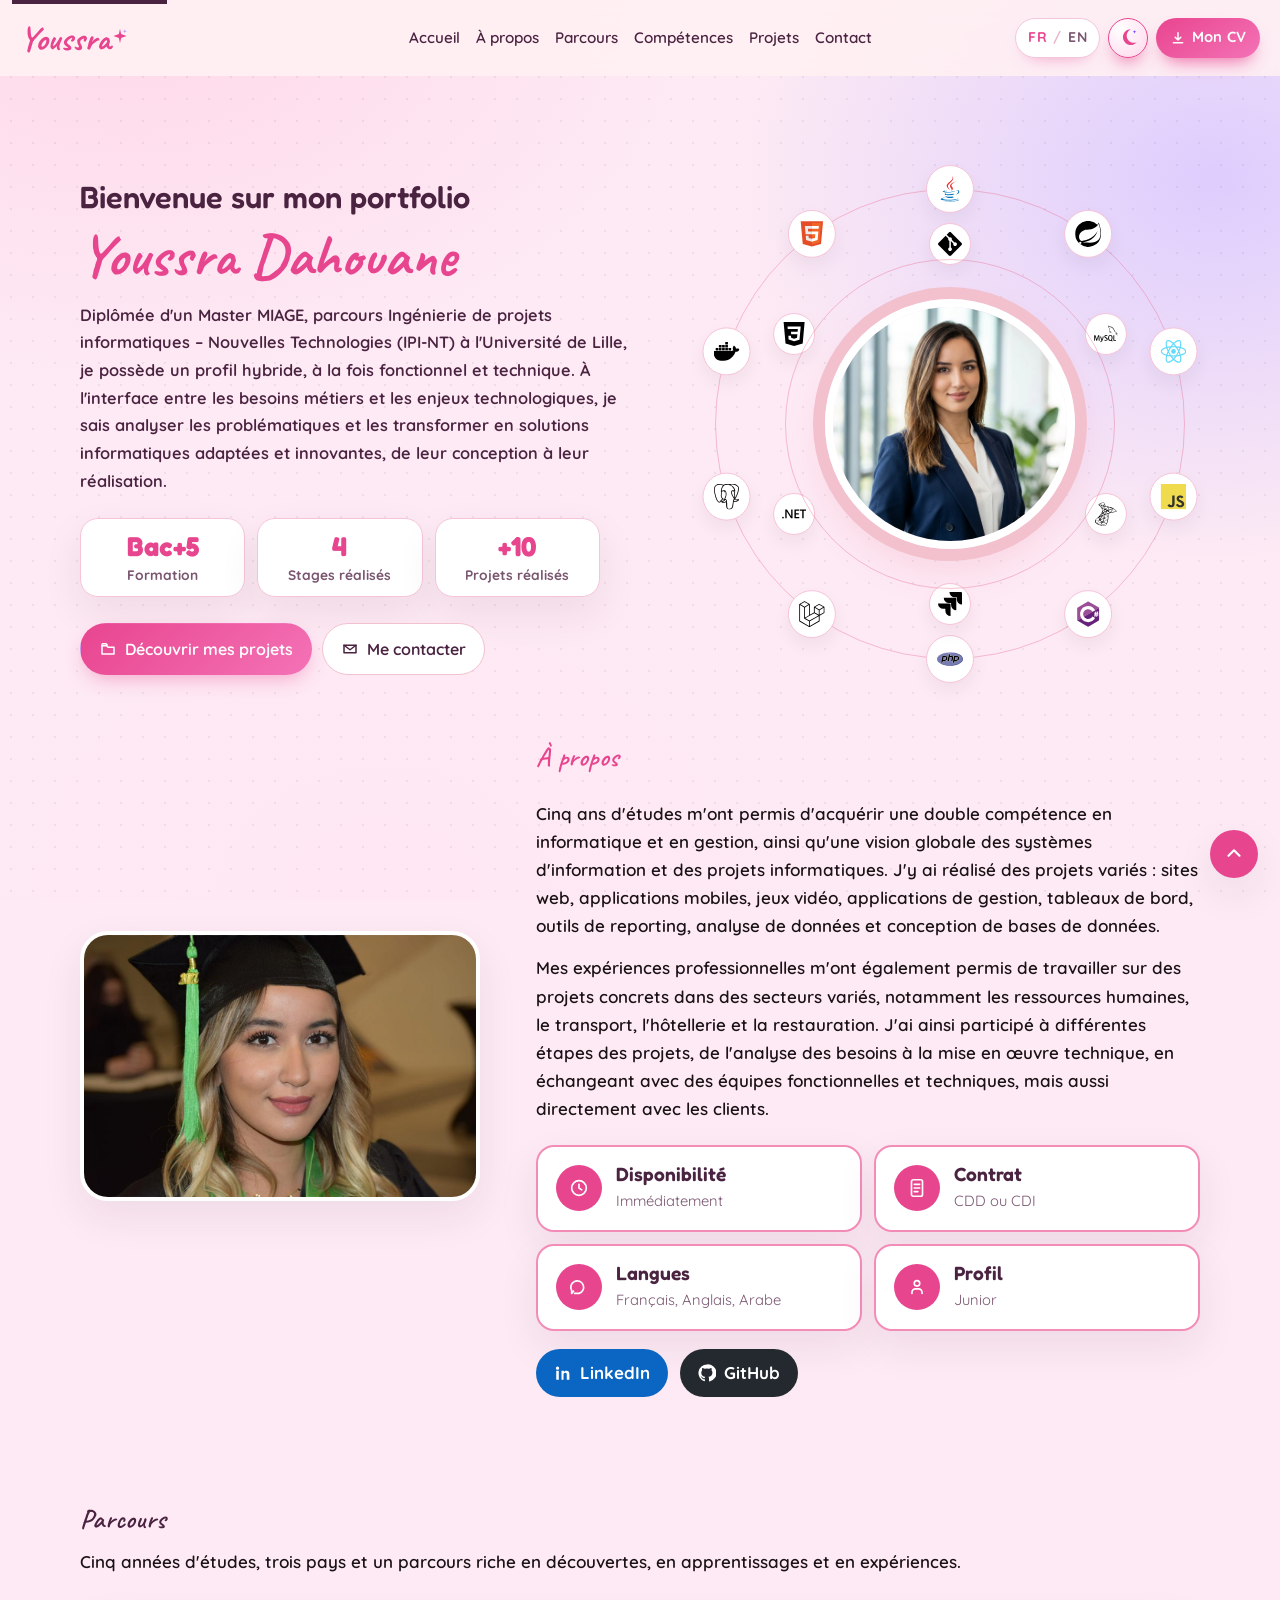
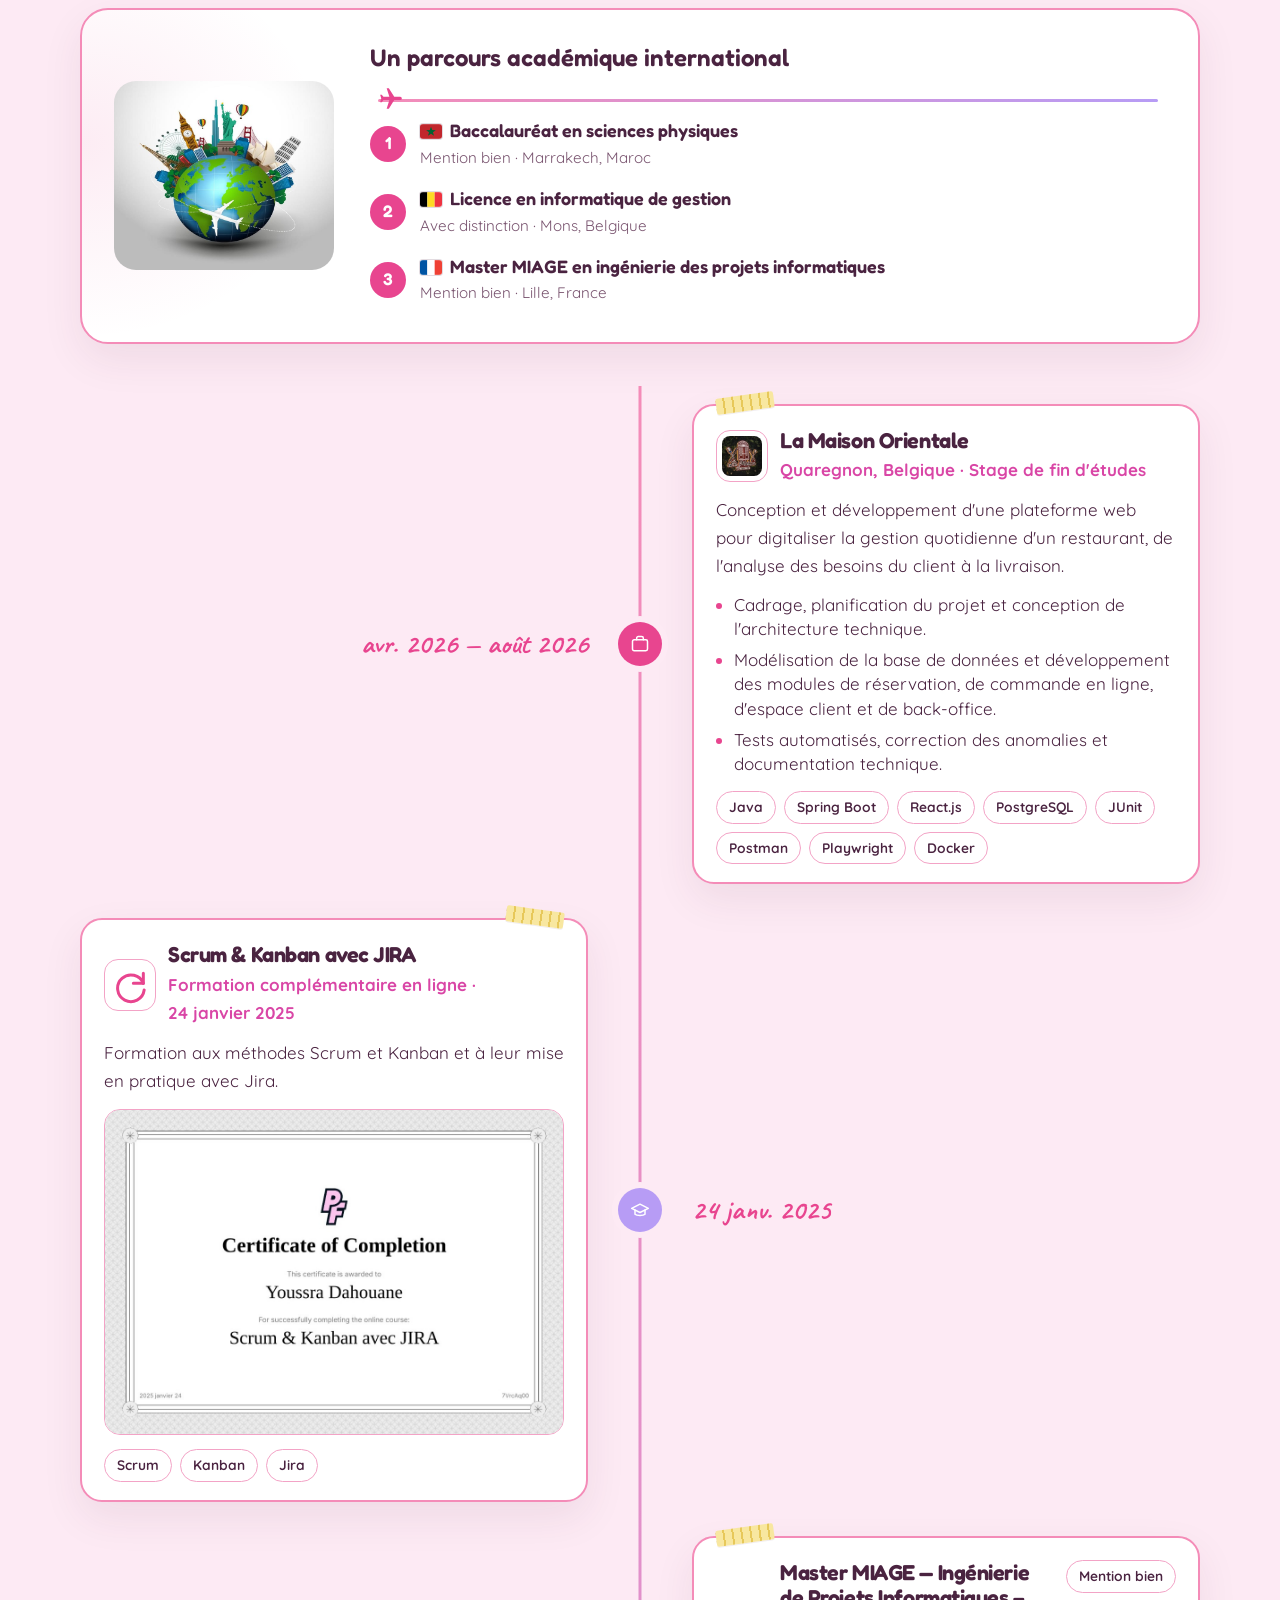
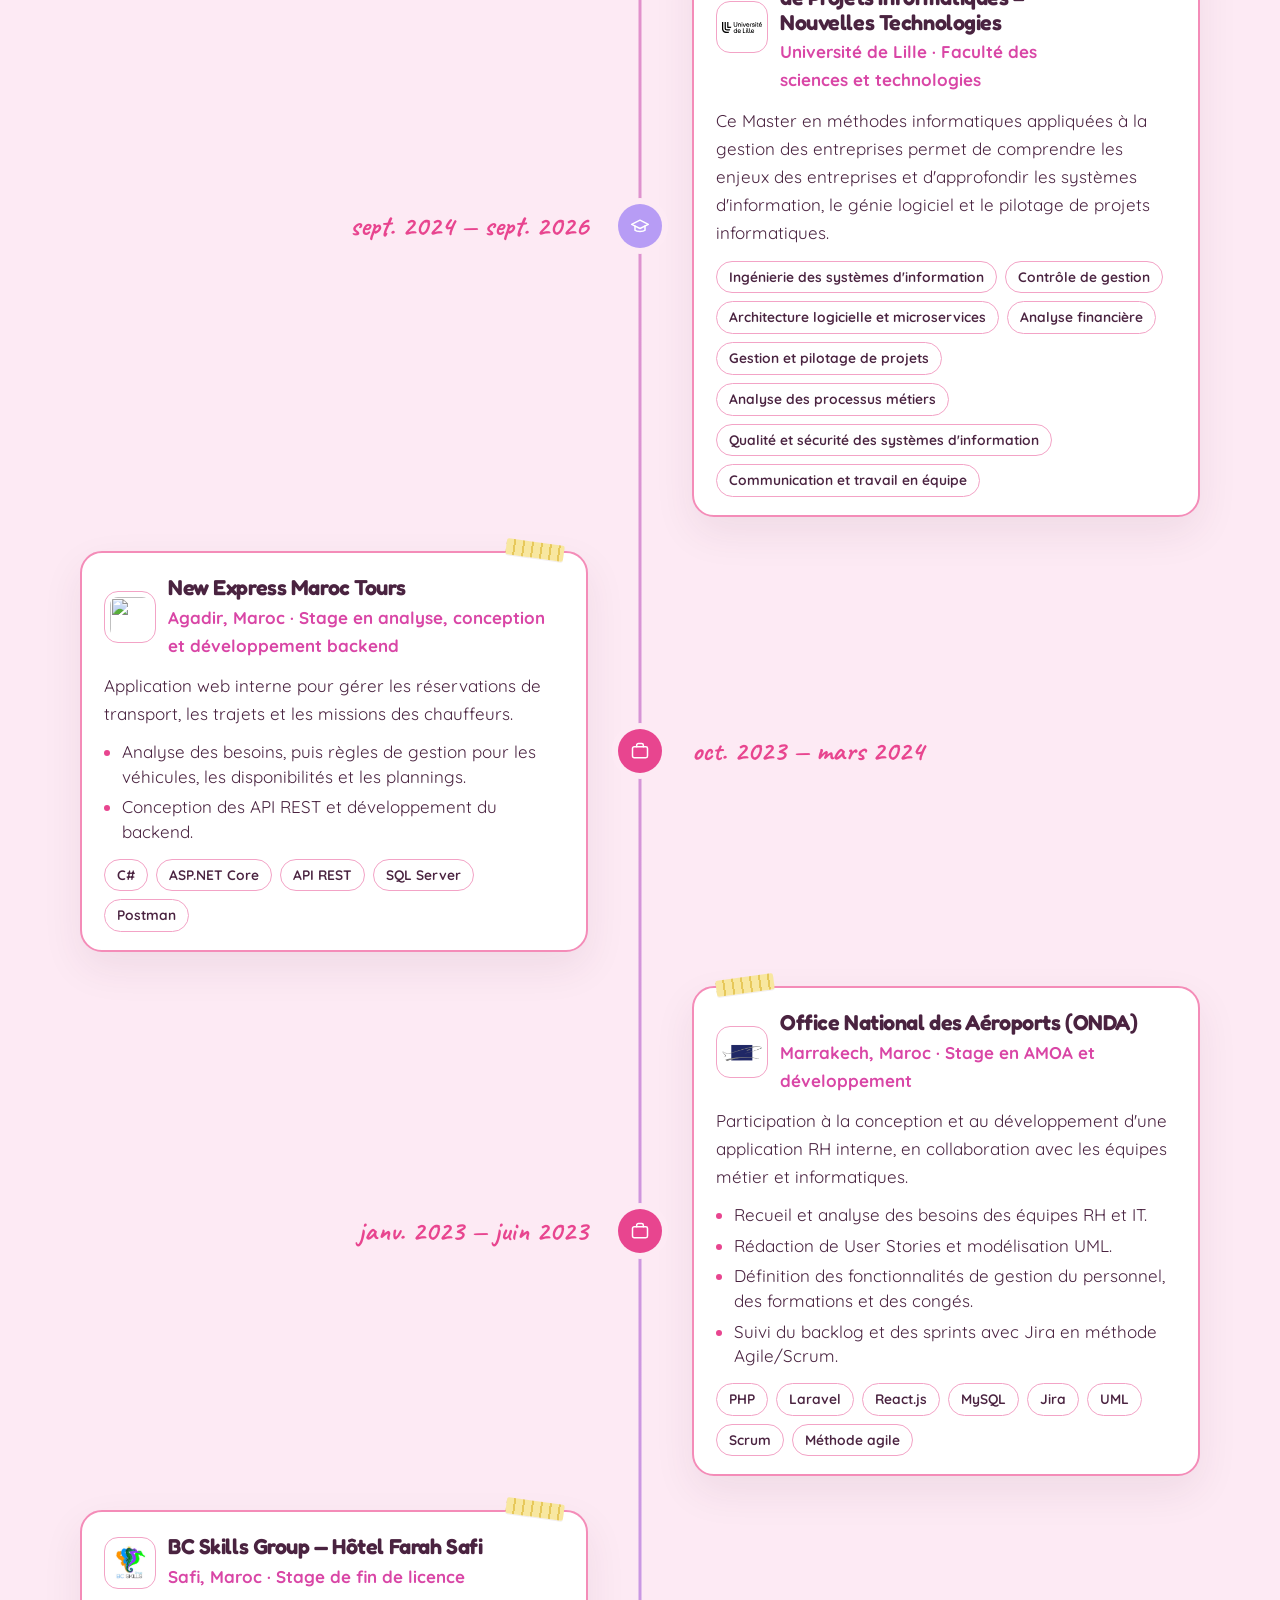
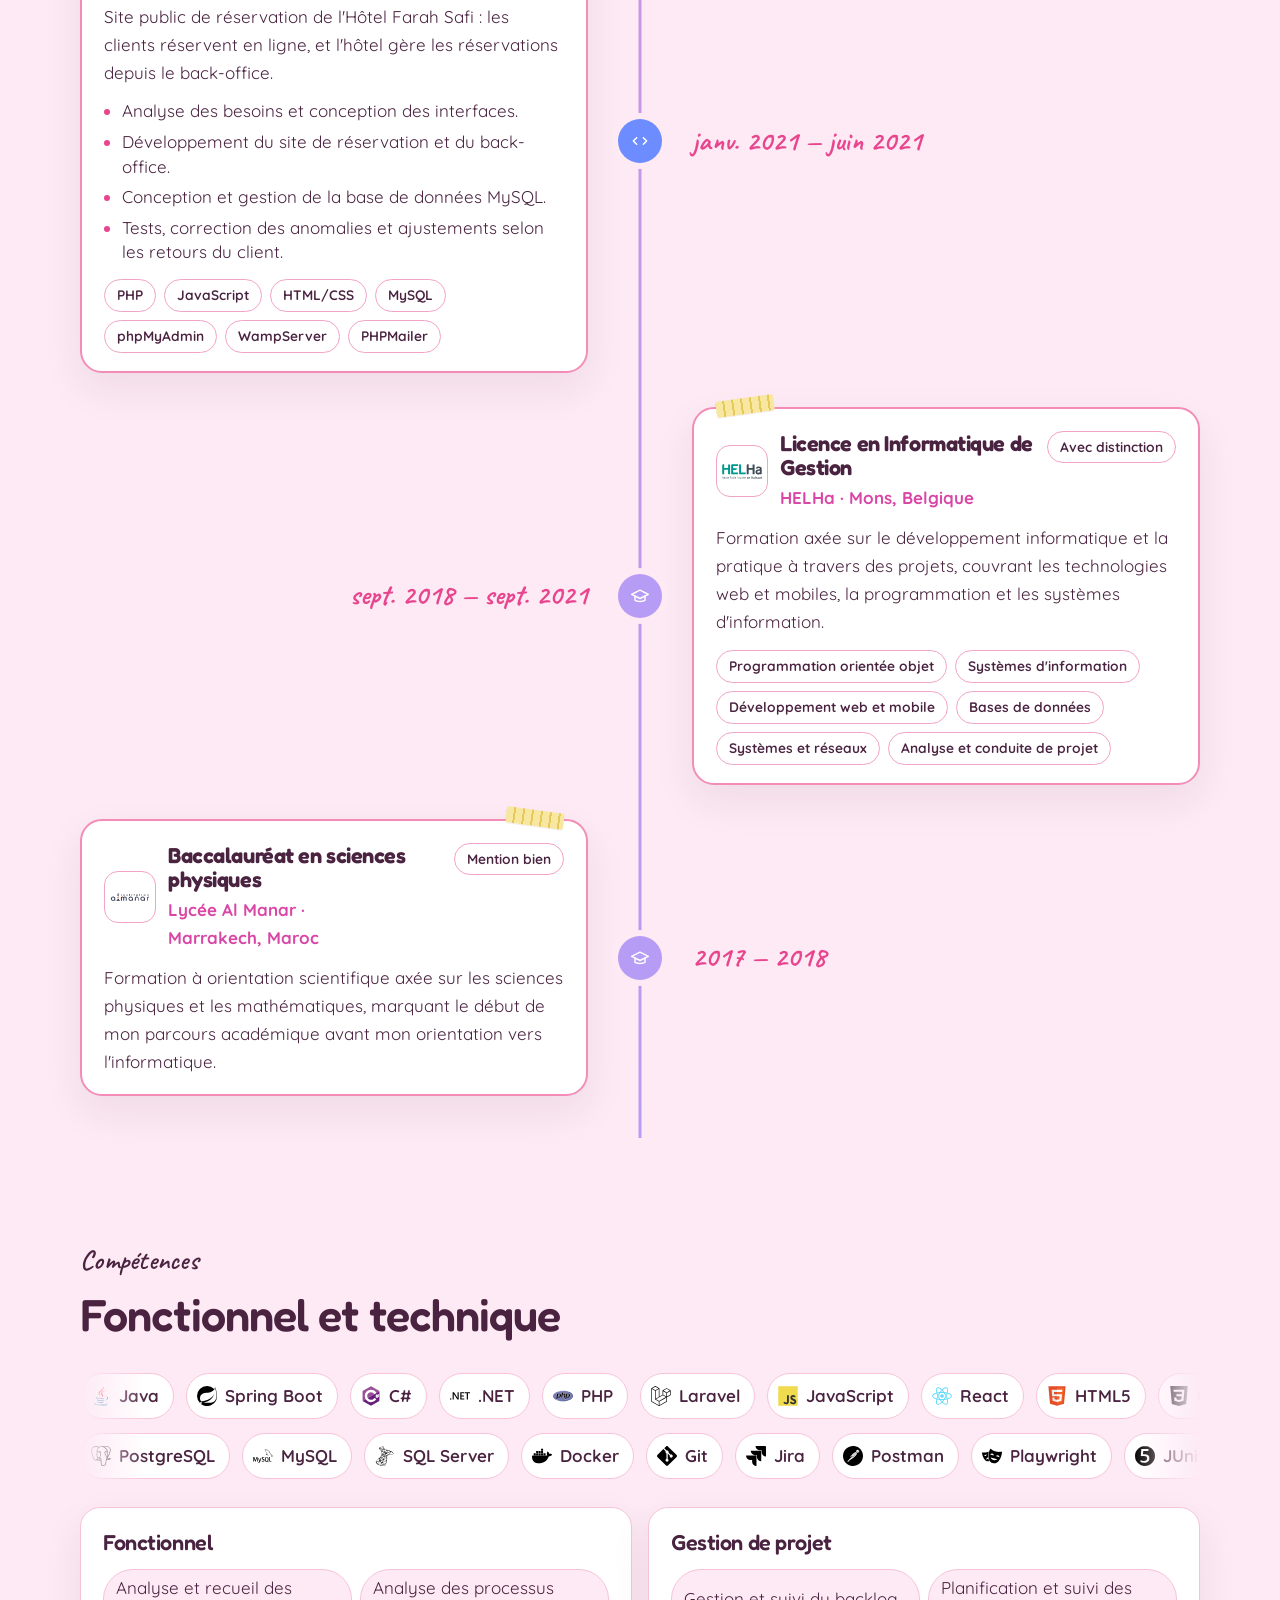
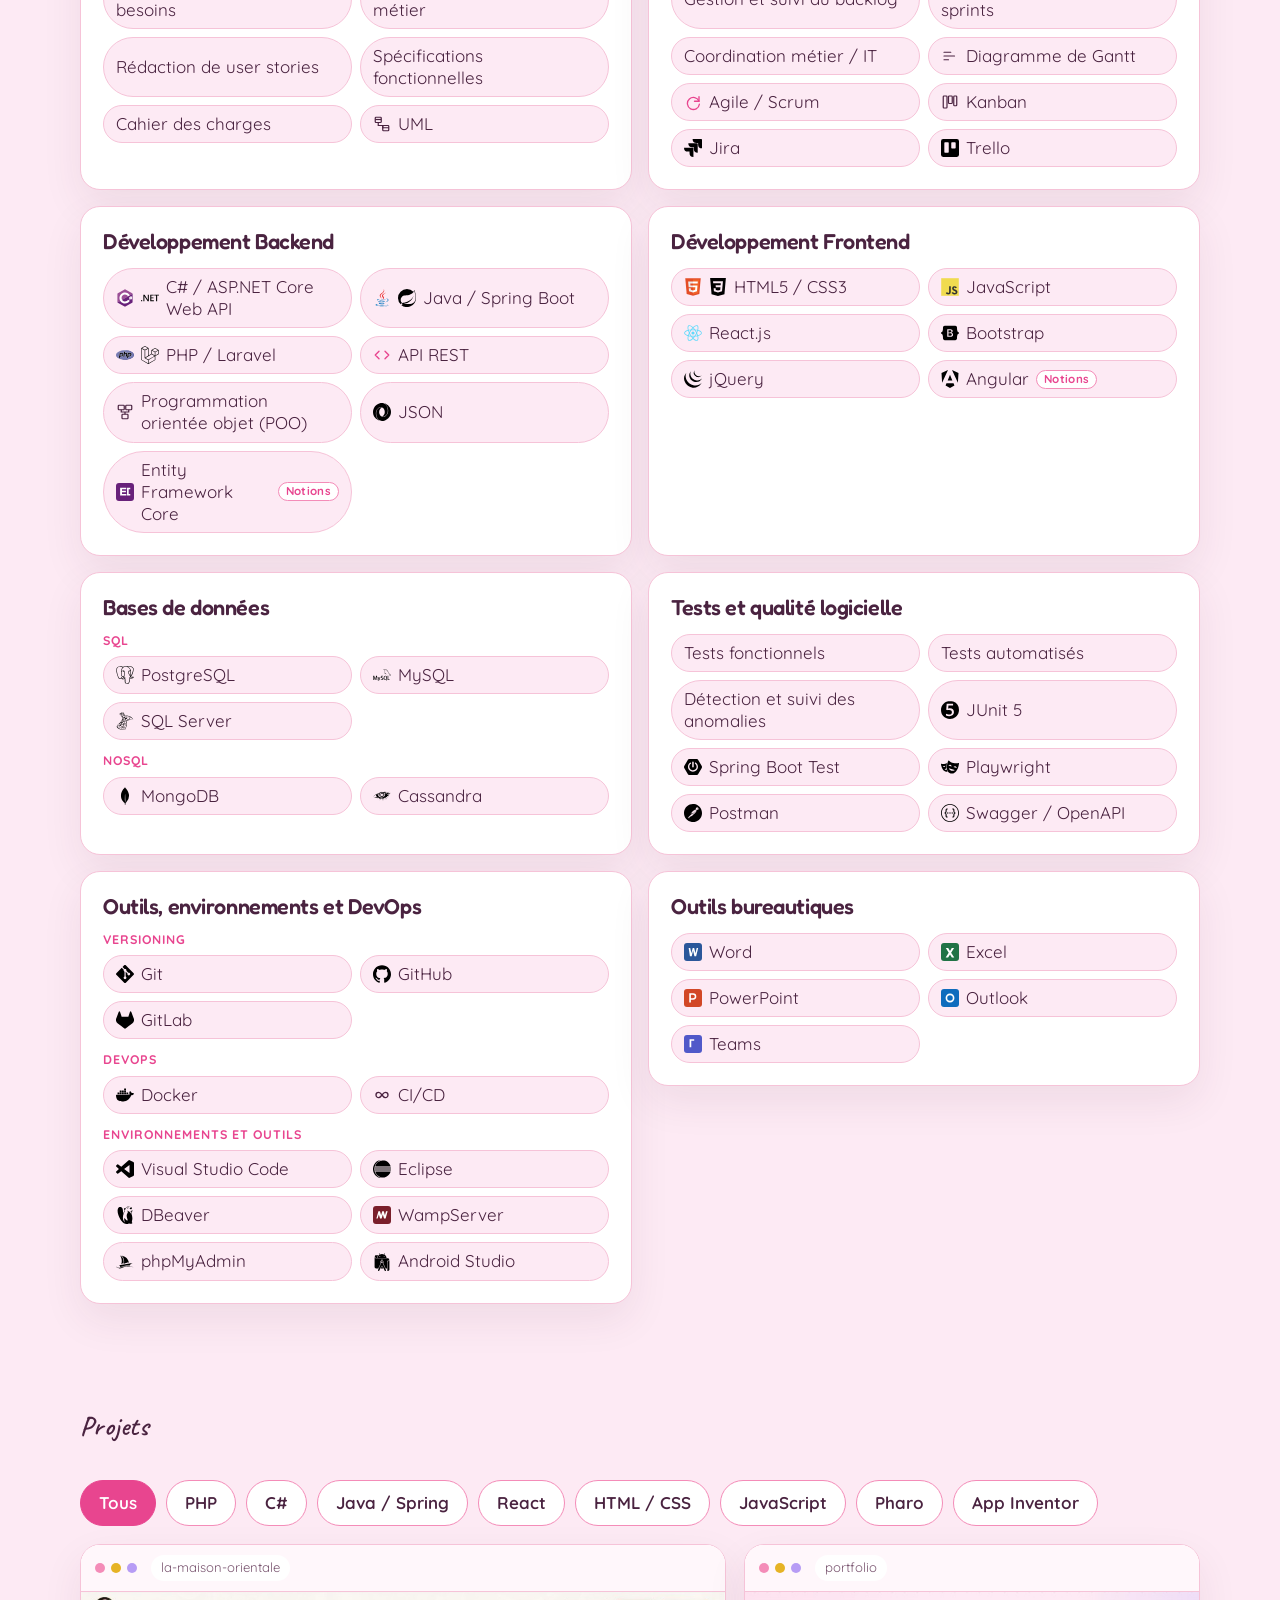
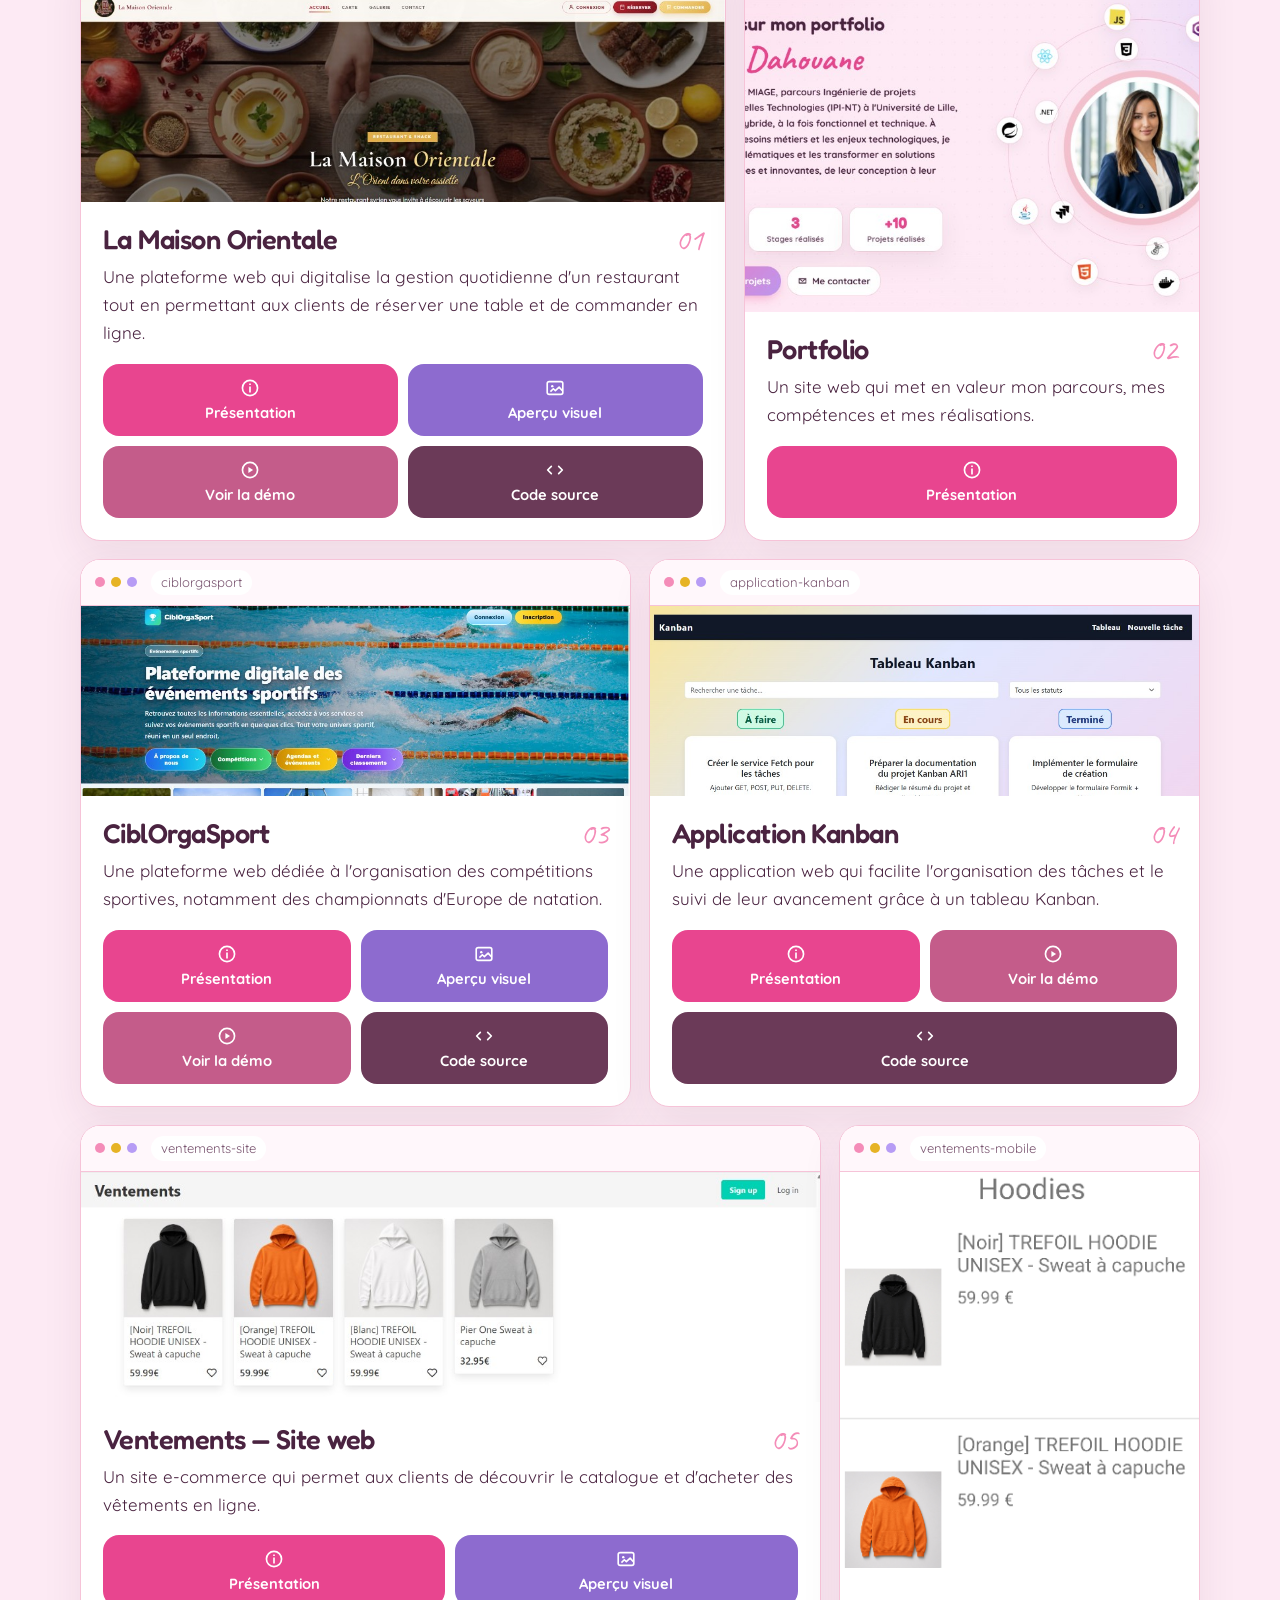
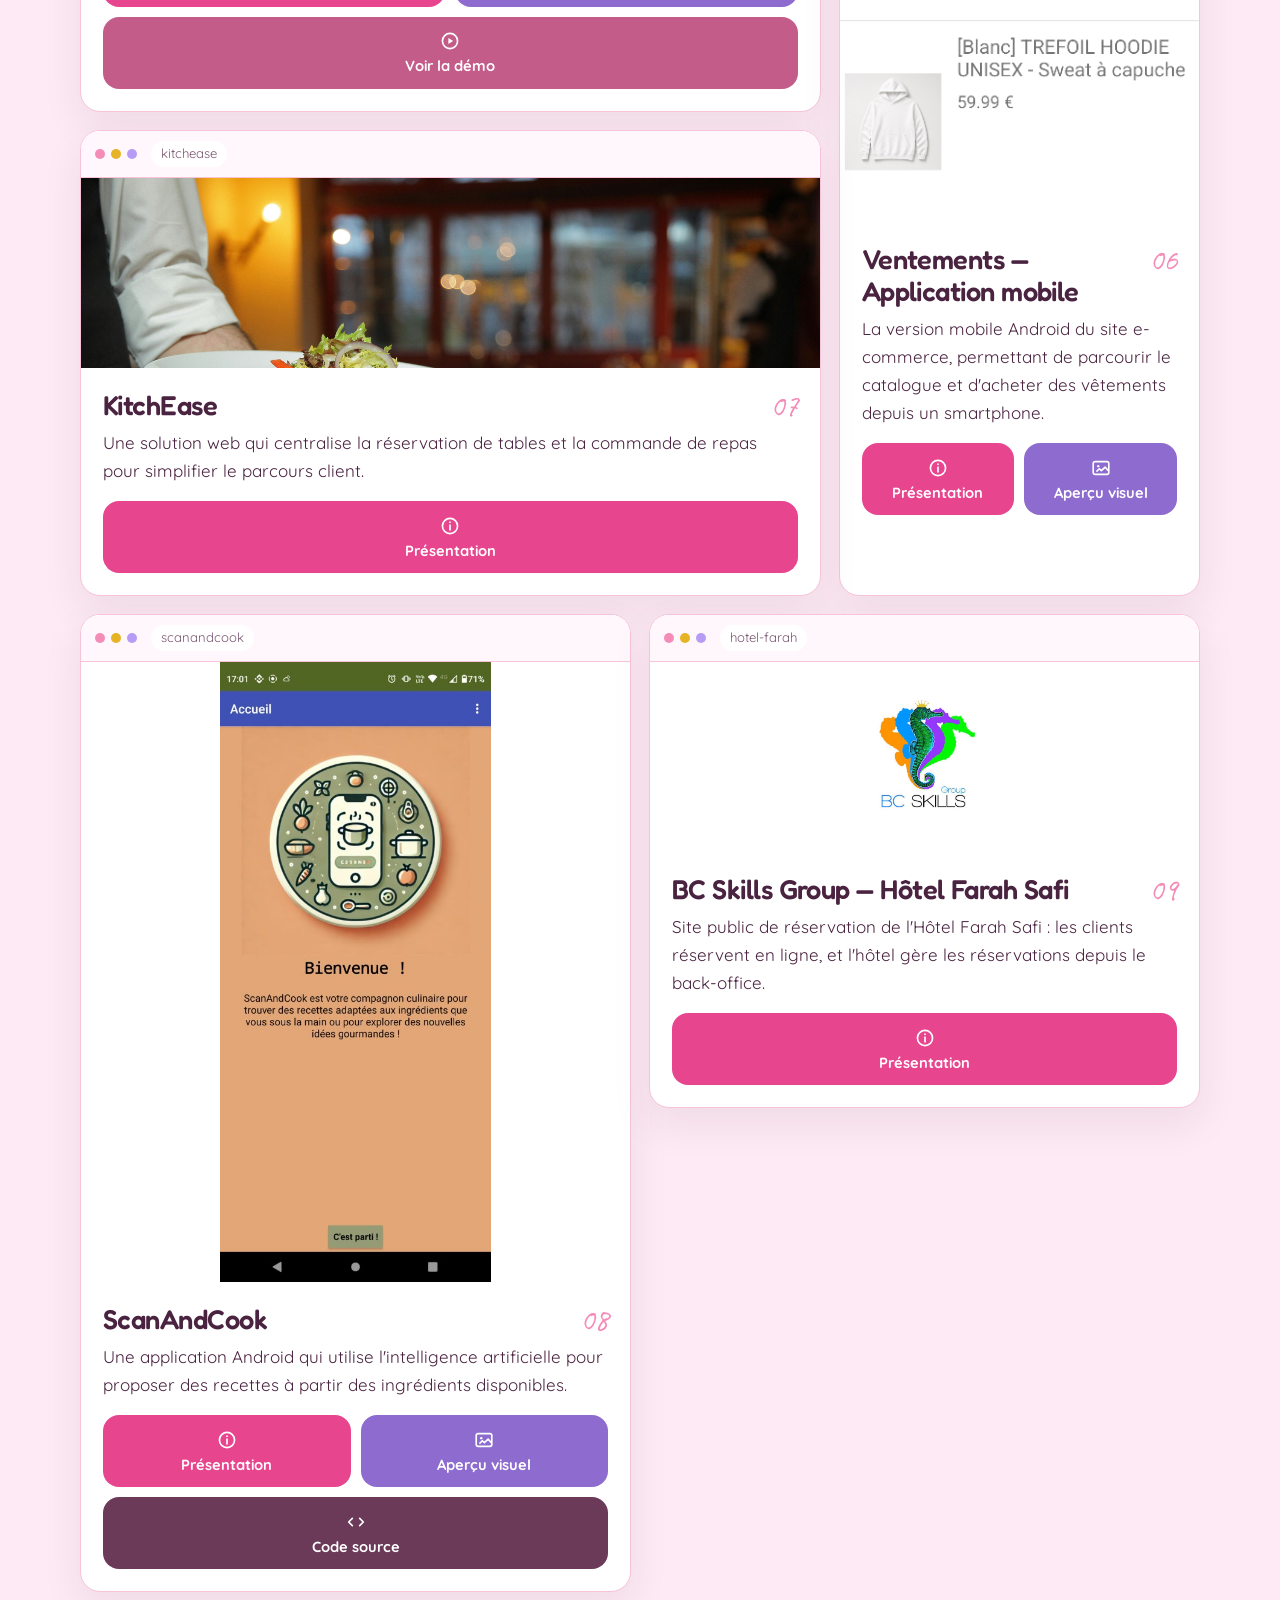
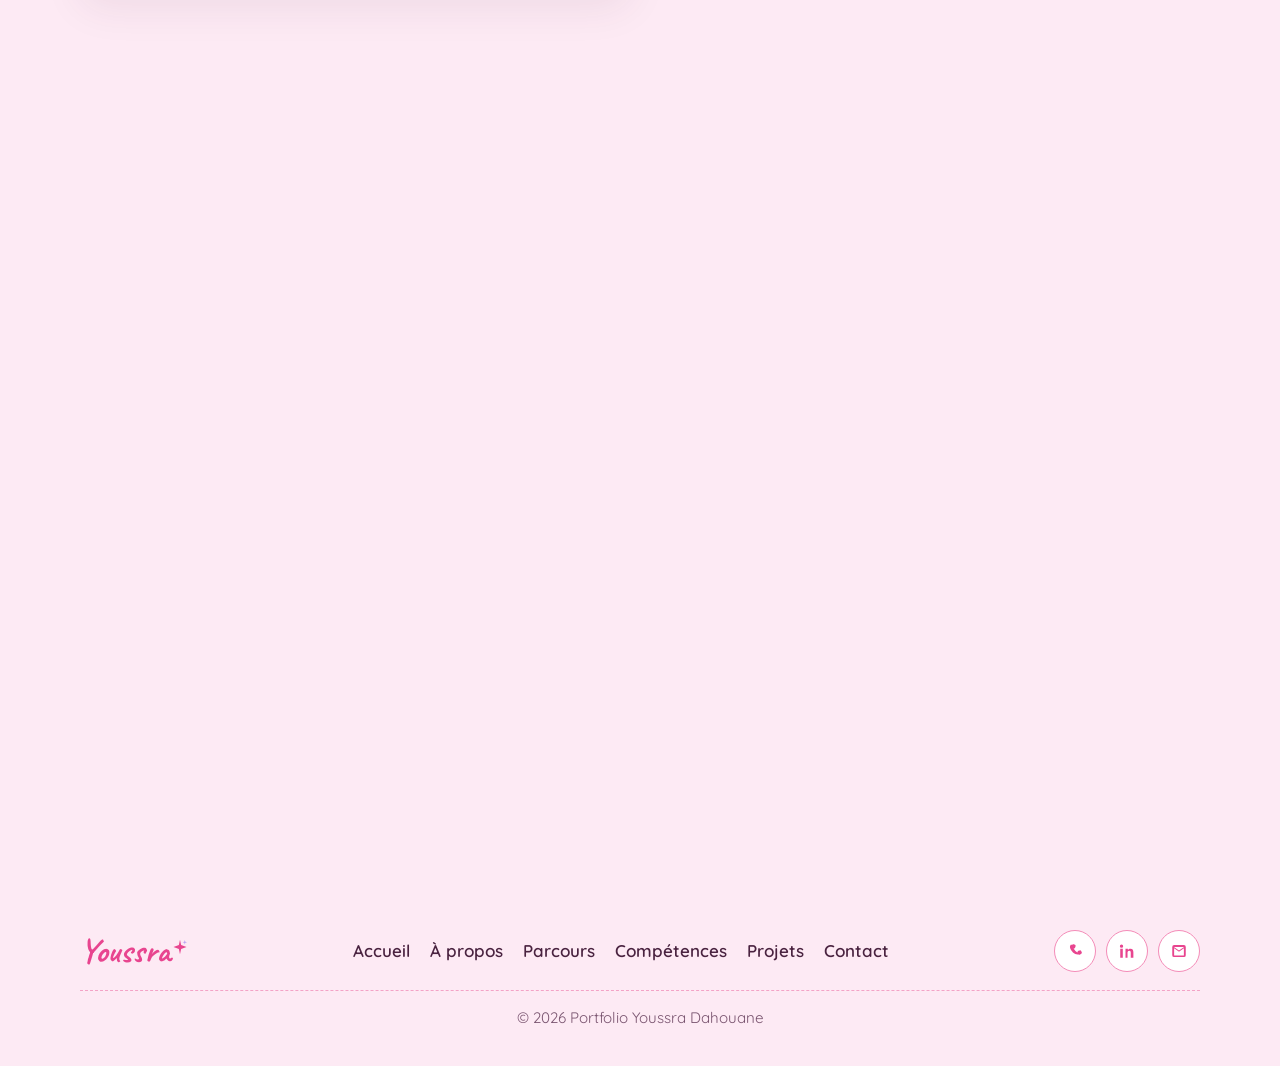
==== commit b64a8365: "Add ScanAndCook source link to portfolio Co-authored-by: Copilot <223556219+Copilot@users.noreply.gi" ====
--- a/index.html
+++ b/index.html
@@ -845,6 +845,10 @@
                 <svg viewBox="0 0 24 24" aria-hidden="true"><rect x="3.5" y="5" width="17" height="14" rx="2" fill="none" stroke="currentColor" stroke-width="1.8"/><circle cx="9" cy="10" r="1.3" fill="currentColor"/><path fill="none" stroke="currentColor" stroke-width="1.8" stroke-linejoin="round" d="m7 16 3.2-3.2 2.2 2.1L16.5 11 20 15"/></svg>
                 <span>Aperçu visuel</span>
               </button>
+              <a class="case-code" href="https://github.com/youssraaa/scan-and_cook" target="_blank" rel="noopener noreferrer">
+                <svg viewBox="0 0 24 24" aria-hidden="true"><path fill="none" stroke="currentColor" stroke-width="1.8" stroke-linecap="round" stroke-linejoin="round" d="m8 8-4 4 4 4M16 8l4 4-4 4"/></svg>
+                <span>Code source</span>
+              </a>
             </div>
           </div>
         </article>
